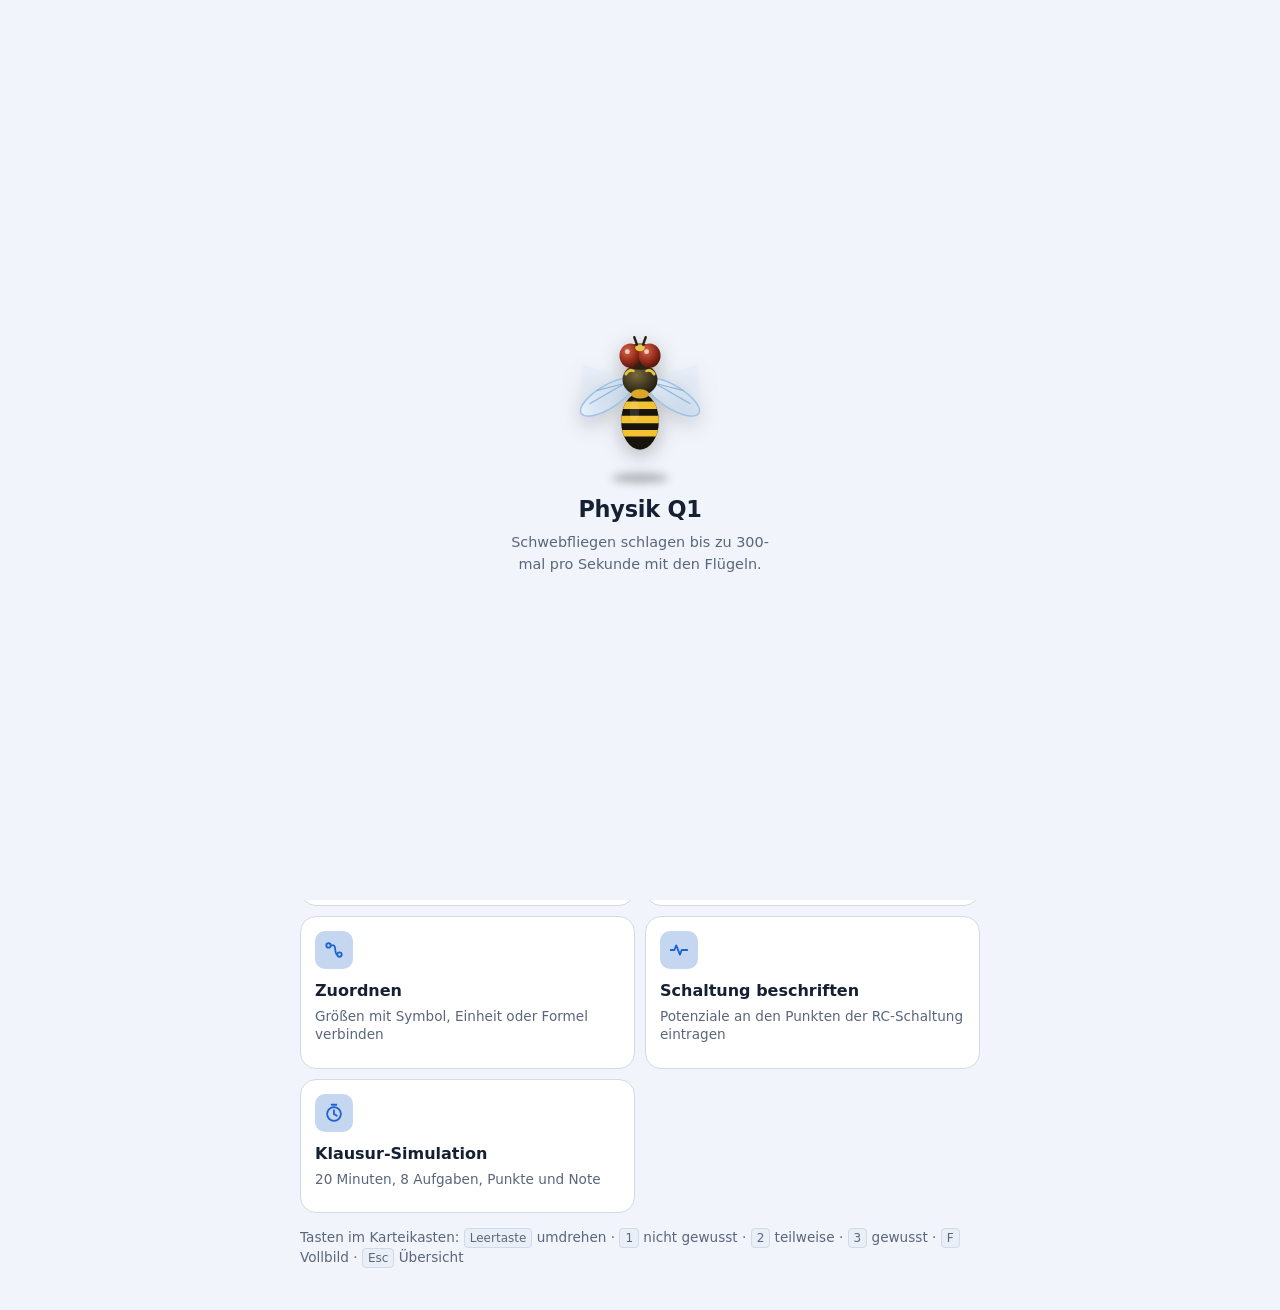
==== index.html @ e6a29b1d "Schwebfliege: Flügel am Brustabschnitt ansetzen und nach hinten ausrichten Co-Authored-By: Claude So" ====
<!DOCTYPE html>
<html lang="de">
<head>
  <meta charset="UTF-8">
  <meta name="viewport" content="width=device-width, initial-scale=1, viewport-fit=cover">
  <meta name="theme-color" content="#0b0f17">
  <meta name="description" content="Lernapp zum elektrischen Feld (Physik Q1): Karteikasten, Quiz, Rechentrainer, Zuordnen, Klausur-Simulation und Kernübersichten.">
  <title>Physik Q1 – Elektrisches Feld</title>
  <link rel="manifest" href="manifest.webmanifest">
  <link rel="icon" href="icon.svg" type="image/svg+xml">
  <link rel="stylesheet" href="vendor/katex/katex.min.css">
  <link rel="stylesheet" href="css/style.css">
</head>
<body>
  <div id="splash" class="splash" role="status" aria-label="App wird geladen">
    <div class="splash-in">
      <div class="fly-wrap"><svg class="hfly" viewBox="0 0 64 64" aria-hidden="true">
  <defs>
    <radialGradient id="flyEyeS" cx="35%" cy="30%" r="75%"><stop offset="0" stop-color="#d9644a"/><stop offset=".55" stop-color="#9a2f1d"/><stop offset="1" stop-color="#4d140b"/></radialGradient>
    <radialGradient id="flyThxS" cx="40%" cy="35%" r="70%"><stop offset="0" stop-color="#7a6a3a"/><stop offset=".6" stop-color="#3f3620"/><stop offset="1" stop-color="#1f1a10"/></radialGradient>
    <linearGradient id="flyWingS" x1="0" x2="1"><stop offset="0" stop-color="#e9f4ff" stop-opacity=".75"/><stop offset="1" stop-color="#bcd9f5" stop-opacity=".35"/></linearGradient>
    <clipPath id="flyAbdS"><ellipse cx="32" cy="44" rx="8.6" ry="13"/></clipPath>
  </defs>
  <path class="blur" d="M28 25 L6 18 Q2 34 10 46 Z" fill="#cfe5ff" opacity=".22"/>
  <path class="blur" d="M36 25 L58 18 Q62 34 54 46 Z" fill="#cfe5ff" opacity=".22"/>
  <ellipse cx="32" cy="44" rx="8.6" ry="13" fill="#17140d"/>
  <g clip-path="url(#flyAbdS)" fill="#f2c230">
    <rect x="22" y="35" width="20" height="3.4" rx="1"/>
    <rect x="22" y="41.5" width="20" height="3.4" rx="1"/>
    <rect x="22" y="48" width="20" height="3" rx="1"/>
  </g>
  <ellipse cx="29.5" cy="39" rx="2.2" ry="5" fill="#fff" opacity=".12"/>
  <g class="wing wl">
    <ellipse cx="17" cy="33" rx="14" ry="5.2" transform="rotate(-32 17 33)" fill="url(#flyWingS)" stroke="#9cc2e6" stroke-width=".7"/>
    <path d="M28 25 L9 36 M24 27 L12 30" stroke="#8fb3d6" stroke-width=".5" fill="none"/>
  </g>
  <g class="wing wr">
    <ellipse cx="47" cy="33" rx="14" ry="5.2" transform="rotate(32 47 33)" fill="url(#flyWingS)" stroke="#9cc2e6" stroke-width=".7"/>
    <path d="M36 25 L55 36 M40 27 L52 30" stroke="#8fb3d6" stroke-width=".5" fill="none"/>
  </g>
  <ellipse cx="32" cy="25" rx="8" ry="7.2" fill="url(#flyThxS)"/>
  <ellipse cx="32" cy="31.5" rx="4.2" ry="2.1" fill="#d9a72a"/>
  <path d="M25.5 22.5 Q27 20 29 21 M38.5 22.5 Q37 20 35 21" stroke="#e8c547" stroke-width="1.2" fill="none" stroke-linecap="round"/>
  <ellipse cx="32" cy="14.5" rx="8.4" ry="6" fill="#2a2214"/>
  <ellipse cx="27.6" cy="14" rx="5" ry="5.6" fill="url(#flyEyeS)"/>
  <ellipse cx="36.4" cy="14" rx="5" ry="5.6" fill="url(#flyEyeS)"/>
  <ellipse cx="32" cy="10.4" rx="2.2" ry="1.6" fill="#e8c547"/>
  <circle cx="26.2" cy="12.2" r="1.1" fill="#fff" opacity=".7"/><circle cx="35" cy="12.2" r="1.1" fill="#fff" opacity=".7"/>
  <path d="M30.6 9 L29.4 5.6 M33.4 9 L34.6 5.6" stroke="#2a2214" stroke-width="1.1" stroke-linecap="round"/>
</svg><div class="fly-shadow"></div></div>
      <p class="splash-title">Physik Q1</p>
      <p class="splash-sub">Schwebfliegen schlagen bis zu 300-mal pro Sekunde mit den Flügeln.</p>
    </div>
  </div>
    <header class="top">
    <button id="btn-home" class="brand" type="button" aria-label="Zur Übersicht">
      <span class="brand-mark" aria-hidden="true"><svg class="hfly" width="26" height="26" viewBox="0 0 64 64" aria-hidden="true">
  <defs>
    <radialGradient id="flyEyeH" cx="35%" cy="30%" r="75%"><stop offset="0" stop-color="#d9644a"/><stop offset=".55" stop-color="#9a2f1d"/><stop offset="1" stop-color="#4d140b"/></radialGradient>
    <radialGradient id="flyThxH" cx="40%" cy="35%" r="70%"><stop offset="0" stop-color="#7a6a3a"/><stop offset=".6" stop-color="#3f3620"/><stop offset="1" stop-color="#1f1a10"/></radialGradient>
    <linearGradient id="flyWingH" x1="0" x2="1"><stop offset="0" stop-color="#e9f4ff" stop-opacity=".75"/><stop offset="1" stop-color="#bcd9f5" stop-opacity=".35"/></linearGradient>
    <clipPath id="flyAbdH"><ellipse cx="32" cy="44" rx="8.6" ry="13"/></clipPath>
  </defs>
  <path class="blur" d="M28 25 L6 18 Q2 34 10 46 Z" fill="#cfe5ff" opacity=".22"/>
  <path class="blur" d="M36 25 L58 18 Q62 34 54 46 Z" fill="#cfe5ff" opacity=".22"/>
  <ellipse cx="32" cy="44" rx="8.6" ry="13" fill="#17140d"/>
  <g clip-path="url(#flyAbdH)" fill="#f2c230">
    <rect x="22" y="35" width="20" height="3.4" rx="1"/>
    <rect x="22" y="41.5" width="20" height="3.4" rx="1"/>
    <rect x="22" y="48" width="20" height="3" rx="1"/>
  </g>
  <ellipse cx="29.5" cy="39" rx="2.2" ry="5" fill="#fff" opacity=".12"/>
  <g class="wing wl">
    <ellipse cx="17" cy="33" rx="14" ry="5.2" transform="rotate(-32 17 33)" fill="url(#flyWingH)" stroke="#9cc2e6" stroke-width=".7"/>
    <path d="M28 25 L9 36 M24 27 L12 30" stroke="#8fb3d6" stroke-width=".5" fill="none"/>
  </g>
  <g class="wing wr">
    <ellipse cx="47" cy="33" rx="14" ry="5.2" transform="rotate(32 47 33)" fill="url(#flyWingH)" stroke="#9cc2e6" stroke-width=".7"/>
    <path d="M36 25 L55 36 M40 27 L52 30" stroke="#8fb3d6" stroke-width=".5" fill="none"/>
  </g>
  <ellipse cx="32" cy="25" rx="8" ry="7.2" fill="url(#flyThxH)"/>
  <ellipse cx="32" cy="31.5" rx="4.2" ry="2.1" fill="#d9a72a"/>
  <path d="M25.5 22.5 Q27 20 29 21 M38.5 22.5 Q37 20 35 21" stroke="#e8c547" stroke-width="1.2" fill="none" stroke-linecap="round"/>
  <ellipse cx="32" cy="14.5" rx="8.4" ry="6" fill="#2a2214"/>
  <ellipse cx="27.6" cy="14" rx="5" ry="5.6" fill="url(#flyEyeH)"/>
  <ellipse cx="36.4" cy="14" rx="5" ry="5.6" fill="url(#flyEyeH)"/>
  <ellipse cx="32" cy="10.4" rx="2.2" ry="1.6" fill="#e8c547"/>
  <circle cx="26.2" cy="12.2" r="1.1" fill="#fff" opacity=".7"/><circle cx="35" cy="12.2" r="1.1" fill="#fff" opacity=".7"/>
  <path d="M30.6 9 L29.4 5.6 M33.4 9 L34.6 5.6" stroke="#2a2214" stroke-width="1.1" stroke-linecap="round"/>
</svg></span>
      <span>Physik Q1</span>
    </button>
    <button id="btn-theme" class="icon-btn" type="button" aria-label="Hell/Dunkel umschalten"><svg viewBox="0 0 24 24" width="20" height="20" aria-hidden="true"><circle cx="12" cy="12" r="8" fill="none" stroke="currentColor" stroke-width="2"/><path d="M12 4a8 8 0 0 1 0 16z" fill="currentColor"/></svg></button>
  </header>

  <main>
    <!-- Übersicht -->
    <section id="screen-start" class="screen">
      <div class="hero">
        <div class="hero-text">
          <p class="eyebrow" id="countdown"></p>
          <h1>Das elektrische Feld</h1>
          <p class="lead">Karteikasten, Quiz, Rechentrainer und Klausur-Simulation. Stelle Schwierigkeit und Themen ein und leg los.</p>
          <p class="pts-line" id="pts-line"></p>
        </div>
        <div class="ring" id="ring" role="img" aria-label="Gesamtfortschritt"></div>
      </div>

      <nav class="tabs" role="tablist" aria-label="Bereiche">
        <button type="button" class="tab-btn" role="tab" data-tab="learn">Lernen</button>
        <button type="button" class="tab-btn" role="tab" data-tab="lab">Labor</button>
        <button type="button" class="tab-btn" role="tab" data-tab="sheets">Wissen</button>
        <button type="button" class="tab-btn" role="tab" data-tab="board">Rangliste</button>
        <button type="button" class="tab-btn" role="tab" data-tab="more">Konto</button>
      </nav>

      <!-- Tab: Lernen -->
      <div class="tabpane" id="tab-learn">
        <div class="panel filter">
          <div class="panel-head"><h2>Einstellungen</h2><span class="fine nomargin" id="filter-summary"></span></div>
          <div class="frow">
            <span class="flabel">Schwierigkeit</span>
            <div class="chips" id="chips-level" role="group" aria-label="Schwierigkeit">
              <button type="button" class="chip lvl-1" data-lvl="1" aria-pressed="true">Leicht</button>
              <button type="button" class="chip lvl-2" data-lvl="2" aria-pressed="true">Mittel</button>
              <button type="button" class="chip lvl-3" data-lvl="3" aria-pressed="true">Schwer</button>
            </div>
          </div>
          <div class="frow">
            <span class="flabel">Art (Karteikasten)</span>
            <div class="chips" id="chips-kind" role="group" aria-label="Art der Karten">
              <button type="button" class="chip" data-kind="abfrage" aria-pressed="true">Abfrage</button>
              <button type="button" class="chip" data-kind="rechnen" aria-pressed="true">Rechnen</button>
            </div>
          </div>
          <details class="topics-details">
            <summary>Themen <span id="topics-sel"></span></summary>
            <div class="mini-actions"><button type="button" id="sel-all" class="link">Alle</button><button type="button" id="sel-none" class="link">Keine</button></div>
            <ul id="topic-list" class="topics"></ul>
          </details>
          <p class="fine tight">Schwierigkeit und Themen gelten für alle Methoden. „Art“ gilt nur für den Karteikasten, der Rechentrainer rechnet immer.</p>
        </div>

        <div class="panel drawer-panel">
          <div class="panel-head">
            <h2>Karteikasten</h2>
            <span class="fine nomargin" id="drawer-total"></span>
          </div>
          <div id="drawer" class="drawer"></div>
          <p id="drawer-info" class="drawer-info"></p>
          <div class="start-actions">
            <button id="btn-start" class="btn primary" type="button">Lernrunde starten <span id="start-count" class="count"></span></button>
            <button id="btn-weak" class="btn" type="button">Nur Schwächen <span id="weak-count" class="count"></span></button>
          </div>
        </div>

        <h2 class="section-title">Weitere Lernmethoden</h2>
        <div class="methods">
          <button type="button" class="method" id="m-mc">
            <span class="micon"><svg viewBox="0 0 24 24" width="22" height="22" aria-hidden="true"><path d="M5 7h2M5 12h2M5 17h2M10 7h9M10 12h9M10 17h9" stroke="currentColor" stroke-width="2" stroke-linecap="round" fill="none"/></svg></span>
            <span class="mname">Quiz</span>
            <span class="mdesc">Eine Frage, vier Antworten, sofort erklärt</span>
            <span class="mstat" id="stat-mc"></span>
          </button>
          <button type="button" class="method" id="m-trainer">
            <span class="micon"><svg viewBox="0 0 24 24" width="22" height="22" aria-hidden="true"><rect x="5" y="3" width="14" height="18" rx="2" fill="none" stroke="currentColor" stroke-width="2"/><path d="M8 7h8M8 12h2M12 12h2M16 12h0M8 16h2M12 16h2" stroke="currentColor" stroke-width="2" stroke-linecap="round"/></svg></span>
            <span class="mname">Rechentrainer</span>
            <span class="mdesc">Zufallsaufgaben mit Eingabe und Lösungsweg</span>
            <span class="mstat" id="stat-tr"></span>
          </button>
          <button type="button" class="method" id="m-match">
            <span class="micon"><svg viewBox="0 0 24 24" width="22" height="22" aria-hidden="true"><circle cx="6" cy="7" r="2.4" fill="none" stroke="currentColor" stroke-width="2"/><circle cx="18" cy="17" r="2.4" fill="none" stroke="currentColor" stroke-width="2"/><path d="M8.4 7h3c3 0 1 10 4.2 10" stroke="currentColor" stroke-width="2" fill="none" stroke-linecap="round"/></svg></span>
            <span class="mname">Zuordnen</span>
            <span class="mdesc">Größen mit Symbol, Einheit oder Formel verbinden</span>
            <span class="mstat" id="stat-match"></span>
          </button>
          <button type="button" class="method" id="m-label">
            <span class="micon"><svg viewBox="0 0 24 24" width="22" height="22" aria-hidden="true"><path d="M3 12h4l2-5 4 10 2-5h6" stroke="currentColor" stroke-width="2" fill="none" stroke-linecap="round" stroke-linejoin="round"/></svg></span>
            <span class="mname">Schaltung beschriften</span>
            <span class="mdesc">Potenziale an den Punkten der RC-Schaltung eintragen</span>
            <span class="mstat" id="stat-label"></span>
          </button>
          <button type="button" class="method" id="m-exam">
            <span class="micon"><svg viewBox="0 0 24 24" width="22" height="22" aria-hidden="true"><circle cx="12" cy="13" r="7.5" fill="none" stroke="currentColor" stroke-width="2"/><path d="M12 9v4l3 2M9.5 3h5" stroke="currentColor" stroke-width="2" stroke-linecap="round" fill="none"/></svg></span>
            <span class="mname">Klausur-Simulation</span>
            <span class="mdesc">20 Minuten, 8 Aufgaben, Punkte und Note</span>
            <span class="mstat" id="stat-exam"></span>
          </button>
        </div>
        <p class="fine">Tasten im Karteikasten: <kbd>Leertaste</kbd> umdrehen · <kbd>1</kbd> nicht gewusst · <kbd>2</kbd> teilweise · <kbd>3</kbd> gewusst · <kbd>F</kbd> Vollbild · <kbd>Esc</kbd> Übersicht</p>
      </div>

      <!-- Tab: Labor -->
      <div class="tabpane" id="tab-lab" hidden>
        <p class="fine tight">Simulationen zum Ausprobieren. Verändere Werte und beobachte, was passiert.</p>
        <div class="methods" id="sim-list"></div>
      </div>

      <!-- Tab: Übersichten -->
      <div class="tabpane" id="tab-sheets" hidden>
        <p class="fine tight">Kernübersichten: alles Wichtige pro Thema auf einer Seite, mit Formeln und Skizzen.</p>
        <ul id="sheet-list" class="sheet-list"></ul>
      </div>

      <!-- Tab: Rangliste -->
      <div class="tabpane" id="tab-board" hidden>
        <div class="panel">
          <div class="panel-head"><h2>Rangliste</h2><button type="button" id="board-refresh" class="link">Aktualisieren</button></div>
          <ol id="board-list" class="board"></ol>
          <p class="fine tight" id="board-note"></p>
        </div>
        <div class="panel">
          <h2>So gibt es Punkte</h2>
          <ul class="rules">
            <li>Karteikasten: so viele Punkte, wie das Fach der Karte (Fach 5 = 5 Punkte)</li>
            <li>Quiz: 2 Punkte pro richtige Antwort</li>
            <li>Rechentrainer: 3 Punkte pro richtige Aufgabe</li>
            <li>Schaltung beschriften: 5 Punkte pro komplett richtige Schaltung</li>
            <li>Zuordnen: 3 Punkte pro Runde</li>
            <li>Klausur-Simulation: 5 Punkte pro Notenpunkt deines besten Versuchs</li>
          </ul>
        </div>
      </div>

      <!-- Tab: Konto -->
      <div class="tabpane" id="tab-more" hidden>
        <div class="panel" id="sync-panel">
          <div class="panel-head"><h2>Konto</h2></div>
          <div id="sync-off">
            <p class="fine tight">Mit einem Konto wird dein Fortschritt auf allen Geräten gespeichert und du erscheinst in der Rangliste. Keine E-Mail nötig.</p>
            <div class="seg acct-seg" role="tablist">
              <button type="button" data-acct="login" aria-pressed="true">Anmelden</button>
              <button type="button" data-acct="register" aria-pressed="false">Registrieren</button>
            </div>
            <form id="form-login" class="acct-form">
              <input id="login-user" type="text" maxlength="20" autocomplete="username" autocapitalize="off" spellcheck="false" placeholder="Benutzername" aria-label="Benutzername">
              <input id="login-pw" type="password" maxlength="72" autocomplete="current-password" placeholder="Passwort" aria-label="Passwort">
              <button type="submit" class="btn primary">Anmelden</button>
            </form>
            <form id="form-register" class="acct-form" hidden>
              <input id="reg-user" type="text" maxlength="20" autocomplete="username" autocapitalize="off" spellcheck="false" placeholder="Benutzername (1–20 Zeichen)" aria-label="Benutzername">
              <input id="reg-pw" type="password" maxlength="72" autocomplete="new-password" placeholder="Passwort (mindestens 1 Zeichen)" aria-label="Passwort">
              <input id="reg-pw2" type="password" maxlength="72" autocomplete="new-password" placeholder="Passwort wiederholen" aria-label="Passwort wiederholen">
              <button type="submit" class="btn primary">Konto erstellen</button>
              <p class="fine tight">Merke dir dein Passwort gut. Ohne E-Mail kann es nicht per Link zurückgesetzt werden.</p>
            </form>
            <details class="legacy">
              <summary>Ich habe noch einen alten Lerncode</summary>
              <div class="row">
                <input id="sync-code" type="text" maxlength="12" placeholder="z. B. K7M2-QX9P" autocomplete="off" autocapitalize="characters" spellcheck="false" aria-label="Lerncode">
                <button type="button" id="sync-join" class="btn">Verbinden</button>
              </div>
            </details>
          </div>
          <div id="sync-on" hidden>
            <p class="sync-who"><b id="sync-who"></b></p>
            <label class="toggle"><input type="checkbox" id="board-opt" checked> In der Rangliste anzeigen</label>
            <details id="setlogin">
              <summary id="setlogin-sum">Passwort oder Benutzername ändern</summary>
              <form id="form-setlogin" class="acct-form">
                <input id="set-user" type="text" maxlength="20" autocomplete="username" autocapitalize="off" spellcheck="false" placeholder="Benutzername" aria-label="Benutzername">
                <input id="set-pw" type="password" maxlength="72" autocomplete="new-password" placeholder="Neues Passwort" aria-label="Neues Passwort">
                <input id="set-pw2" type="password" maxlength="72" autocomplete="new-password" placeholder="Neues Passwort wiederholen" aria-label="Neues Passwort wiederholen">
                <button type="submit" class="btn">Speichern</button>
              </form>
            </details>
            <button type="button" id="sync-leave" class="link danger">Abmelden</button>
          </div>
          <p class="fine tight" id="sync-status" role="status"></p>
        </div>

        <div class="panel" id="deleted-panel">
          <div class="panel-head"><h2>Gelöschte Karten</h2></div>
          <p class="fine tight" id="deleted-empty">Noch nichts gelöscht.</p>
          <ul id="deleted-list" class="deleted-list"></ul>
        </div>

        <div class="panel exam">
          <h2>Klausur</h2>
          <ul>
            <li>Messwerttabelle erstellen · Mittelwert · Diagramme zeichnen</li>
            <li>Formelsammlung: <b>S. 23, 24, 25, 27</b></li>
          </ul>
        </div>
        <p class="fine"><button type="button" id="btn-reset" class="link danger">Lernfortschritt zurücksetzen</button></p>
      </div>
    </section>

    <!-- Karteikasten: Quiz -->
    <section id="screen-quiz" class="screen" hidden>
      <div class="quizbar">
        <button type="button" id="btn-quit" class="link">← Übersicht</button>
        <div id="mini-drawer" class="drawer mini" aria-label="Karteikasten"></div>
        <button type="button" id="btn-fs" class="icon-btn small" aria-label="Vollbild">
          <svg viewBox="0 0 24 24" width="18" height="18" aria-hidden="true"><path d="M4 9V4h5M20 9V4h-5M4 15v5h5M20 15v5h-5" fill="none" stroke="currentColor" stroke-width="2" stroke-linecap="round" stroke-linejoin="round"/></svg>
        </button>
      </div>
      <div class="progress" role="progressbar" aria-valuemin="0" aria-valuemax="100" aria-valuenow="0" id="progress"><div id="progress-bar"></div></div>
      <p class="left"><span id="cards-left">0</span> offen</p>

      <div class="card-wrap">
        <div id="card" class="card" tabindex="0" aria-label="Karteikarte, Leertaste zum Umdrehen">
          <div class="card-inner">
            <div class="face front">
              <div class="face-head"><span class="tag"><i class="dot"></i><span id="front-tag"></span></span><span class="chips-r"><span class="lvlchip" id="front-lvl"></span><span class="boxchip" id="front-box"></span></span></div>
              <div id="front-body" class="front-body"></div>
              <p class="flip-hint">Tippen zum Aufdecken</p>
            </div>
            <div class="face back">
              <div class="face-head"><span class="tag"><i class="dot"></i><span id="back-tag"></span></span><span class="chips-r"><span class="lvlchip" id="back-lvl"></span><span class="boxchip" id="back-box"></span></span></div>
              <div id="back-body" class="back-body"></div>
            </div>
          </div>
        </div>
      </div>

      <div id="rating" class="rating" aria-hidden="true">
        <button type="button" class="btn r-wrong" data-rate="wrong"><kbd>1</kbd> Wusste ich nicht</button>
        <button type="button" class="btn r-partial" data-rate="partial"><kbd>2</kbd> Teilweise</button>
        <button type="button" class="btn r-right" data-rate="correct"><kbd>3</kbd> Wusste ich</button>
      </div>
      <div class="cardtools" id="cardtools">
        <button type="button" class="tool" id="del-me"><svg viewBox="0 0 24 24" width="15" height="15" aria-hidden="true"><path d="M5 7h14M10 7V4h4v3M7 7l1 13h8l1-13" fill="none" stroke="currentColor" stroke-width="2" stroke-linecap="round" stroke-linejoin="round"/></svg> Nur für mich löschen</button>
        <button type="button" class="tool danger" id="del-all"><svg viewBox="0 0 24 24" width="15" height="15" aria-hidden="true"><path d="M5 7h14M10 7V4h4v3M7 7l1 13h8l1-13" fill="none" stroke="currentColor" stroke-width="2" stroke-linecap="round" stroke-linejoin="round"/></svg> Für alle löschen</button>
      </div>
    </section>

    <!-- Karteikasten: Ende -->
    <section id="screen-end" class="screen" hidden>
      <div class="hero center">
        <h1>Runde geschafft</h1>
        <p class="lead" id="end-summary"></p>
      </div>
      <div class="panel drawer-panel">
        <div class="panel-head"><h2>So liegen deine Karten jetzt</h2></div>
        <div id="end-drawer" class="drawer"></div>
      </div>
      <div class="start-actions">
        <button id="btn-again" class="btn primary" type="button">Nochmal dieselben Themen</button>
        <button id="btn-end-weak" class="btn" type="button">Nur Schwächen</button>
        <button id="btn-end-home" class="btn" type="button">Zur Übersicht</button>
      </div>
    </section>

    <!-- Quiz / Rechentrainer / Klausur: eine Aufgabe nach der anderen -->
    <section id="screen-task" class="screen" hidden>
      <div class="quizbar">
        <button type="button" id="task-quit" class="link">← Übersicht</button>
        <span id="task-title" class="task-title"></span>
        <span id="task-timer" class="timer" hidden></span>
      </div>
      <div class="progress"><div id="task-progress-bar"></div></div>
      <p class="left" id="task-count"></p>
      <div class="panel task-card">
        <div class="face-head"><span class="tag"><i class="dot" id="task-dot"></i><span id="task-tag"></span></span><span class="lvlchip" id="task-lvl"></span></div>
        <div id="task-q" class="task-q"></div>
        <div id="task-opts" class="opts"></div>
        <form id="task-form" class="ansrow" hidden>
          <input id="task-input" type="text" inputmode="decimal" autocomplete="off" autocapitalize="off" spellcheck="false" placeholder="Ergebnis" aria-label="Ergebnis">
          <span id="task-unit" class="unit"></span>
          <button type="submit" class="btn primary" id="task-check">Prüfen</button>
        </form>
        <div id="task-fb" class="fb" hidden></div>
        <div class="cardtools" id="task-tools" hidden>
          <button type="button" class="tool" id="tdel-me">Nur für mich löschen</button>
          <button type="button" class="tool danger" id="tdel-all">Für alle löschen</button>
        </div>
      </div>
      <div class="start-actions">
        <button type="button" id="task-next" class="btn primary" hidden>Weiter</button>
        <button type="button" id="task-giveup" class="btn" hidden>Lösung zeigen</button>
      </div>
    </section>

    <!-- Zuordnen -->
    <section id="screen-match" class="screen" hidden>
      <div class="quizbar">
        <button type="button" id="match-quit" class="link">← Übersicht</button>
        <span id="match-title" class="task-title"></span>
      </div>
      <div class="progress"><div id="match-progress-bar"></div></div>
      <p class="left" id="match-count"></p>
      <div class="panel">
        <p class="fine tight" id="match-hint"></p>
        <div class="match">
          <div id="match-left" class="mcol"></div>
          <div id="match-right" class="mcol"></div>
        </div>
      </div>
      <div class="start-actions" id="match-actions" hidden>
        <button type="button" id="match-next" class="btn primary">Nächste Runde</button>
        <button type="button" id="match-home" class="btn">Zur Übersicht</button>
      </div>
    </section>

    <!-- Ergebnis (Quiz, Trainer, Klausur) -->
    <section id="screen-result" class="screen" hidden>
      <div class="hero center">
        <h1 id="result-title">Geschafft</h1>
        <p class="lead" id="result-sub"></p>
      </div>
      <div class="panel" id="result-score" hidden></div>
      <div class="panel" id="result-review" hidden></div>
      <div class="start-actions">
        <button id="result-again" class="btn primary" type="button">Nochmal</button>
        <button id="result-home" class="btn" type="button">Zur Übersicht</button>
      </div>
    </section>

    <!-- Simulation -->
    <section id="screen-sim" class="screen" hidden>
      <div class="quizbar">
        <button type="button" id="sim-back" class="link">← Labor</button>
        <span id="sim-title" class="task-title"></span>
        <button type="button" id="sim-sheet" class="link">Übersicht</button>
      </div>
      <div id="sim-host" class="sim-host"></div>
    </section>

    <!-- Schaltung beschriften -->
    <section id="screen-label" class="screen" hidden>
      <div class="quizbar">
        <button type="button" id="label-quit" class="link">← Übersicht</button>
        <span class="task-title">Schaltung beschriften</span>
        <span class="grow"></span>
      </div>
      <div class="progress"><div id="label-progress-bar"></div></div>
      <p class="left" id="label-count"></p>
      <div id="label-host"></div>
    </section>

    <!-- Kernübersicht -->
    <section id="screen-sheet" class="screen" hidden>
      <div class="quizbar">
        <button type="button" id="sheet-back" class="link">← Übersichten</button>
        <span class="grow"></span>
        <button type="button" id="sheet-prev" class="icon-btn small" aria-label="Vorheriges Thema">‹</button>
        <button type="button" id="sheet-next" class="icon-btn small" aria-label="Nächstes Thema">›</button>
      </div>
      <article class="panel sheet">
        <h2 id="sheet-title" class="sheet-title"></h2>
        <p class="fine tight" id="sheet-sub"></p>
        <div id="sheet-body" class="sheet-body"></div>
        <div id="sheet-dia" class="dia-grid"></div>
      </article>
      <div class="start-actions">
        <button type="button" id="sheet-practice" class="btn primary">Karten zu diesem Thema üben</button>
        <button type="button" id="sheet-print" class="btn">Drucken</button>
      </div>
    </section>
  </main>
  <canvas id="confetti" aria-hidden="true"></canvas>

  <script src="vendor/katex/katex.min.js"></script>
  <script src="vendor/katex/auto-render.min.js"></script>
  <script src="js/config.js"></script>
  <script src="js/cards.js"></script>
  <script src="js/diagrams.js"></script>
  <script src="js/trainer.js"></script>
  <script src="js/quiz.js"></script>
  <script src="js/sheets.js"></script>
  <script src="js/app.js"></script>
  <script src="js/methods.js"></script>
  <script src="js/gfx.js"></script>
  <script src="js/sims.js"></script>
  <script src="js/sims2.js"></script>
  <script src="js/sims3.js"></script>
</body>
</html>
---- css/style.css ----
/* Layout: eine Spalte; oben der Karteikasten, darunter Themen. Dunkel ist Standard (Lernen am Abend). */
:root {
  color-scheme: dark;
  --bg: #0b0f17;
  --surface: #151b26;
  --surface-2: #1c2431;
  --border: #29334a;
  --fg: #e8ecf3;
  --fg-dim: #97a2b5;
  --accent: #5aa9ff;
  --accent-ink: #06121f;
  --ok: #3fb57a;
  --warn: #d9a441;
  --bad: #e5604d;
  --line: #7fb8ff;
  --pos: #e5484d;
  --neg: #3e7bff;
  --glow: color-mix(in srgb, var(--accent) 16%, transparent);
  --b0: #7a869b;  /* Neu */
  --b1: #e5604d;  /* Fach 1 */
  --b2: #e8913f;
  --b3: #d9b341;
  --b4: #8cc760;
  --b5: #3fb57a;
  --slot-bg: #101620;
  --drawer-top: #1b2331;
  --drawer-bot: #121823;
  --radius: 16px;
  --shadow: 0 14px 34px rgba(0, 0, 0, .4);
  --font: system-ui, -apple-system, "Segoe UI", Roboto, "Helvetica Neue", Arial, sans-serif;
}
@media (prefers-color-scheme: light) {
  :root:not([data-theme="dark"]) {
    color-scheme: light;
    --bg: #f1f4fa; --surface: #ffffff; --surface-2: #eaeff7; --border: #d3dae7;
    --fg: #152033; --fg-dim: #5a667b; --accent: #1d63d1; --accent-ink: #ffffff;
    --ok: #1f8a57; --warn: #a56d00; --bad: #c4432f; --line: #2a63b8;
    --b0: #8691a6; --b1: #d9503c; --b2: #dc7f2a; --b3: #c49a1d; --b4: #6fae42; --b5: #25995f;
    --slot-bg: #e3e9f3; --drawer-top: #f8faff; --drawer-bot: #dde4f0;
    --shadow: 0 14px 34px rgba(20, 30, 60, .14);
  }
}
:root[data-theme="light"] {
  color-scheme: light;
  --bg: #f1f4fa; --surface: #ffffff; --surface-2: #eaeff7; --border: #d3dae7;
  --fg: #152033; --fg-dim: #5a667b; --accent: #1d63d1; --accent-ink: #ffffff;
  --ok: #1f8a57; --warn: #a56d00; --bad: #c4432f; --line: #2a63b8;
  --b0: #8691a6; --b1: #d9503c; --b2: #dc7f2a; --b3: #c49a1d; --b4: #6fae42; --b5: #25995f;
  --slot-bg: #e3e9f3; --drawer-top: #f8faff; --drawer-bot: #dde4f0;
  --shadow: 0 14px 34px rgba(20, 30, 60, .14);
}

* { box-sizing: border-box; }
html { -webkit-text-size-adjust: 100%; }
body {
  margin: 0; color: var(--fg); font-family: var(--font);
  background-color: var(--bg);
  background-image: radial-gradient(900px 420px at 8% -8%, var(--glow), transparent 70%),
                    radial-gradient(700px 360px at 100% 0%, color-mix(in srgb, var(--pos) 9%, transparent), transparent 70%);
  background-repeat: no-repeat;
  font-size: 16px; line-height: 1.5; min-height: 100vh;
  padding-left: max(16px, env(safe-area-inset-left, 0px));
  padding-right: max(16px, env(safe-area-inset-right, 0px));
  padding-top: env(safe-area-inset-top, 0px);
  padding-bottom: max(28px, env(safe-area-inset-bottom, 0px));
}
button { font: inherit; color: inherit; }
kbd { font: 12px/1 var(--font); background: var(--surface-2); border: 1px solid var(--border); border-radius: 4px; padding: 2px 5px; color: var(--fg-dim); }
:focus-visible { outline: 2px solid var(--accent); outline-offset: 2px; }

.top, main { max-width: 680px; margin: 0 auto; }
.top { display: flex; align-items: center; justify-content: space-between; padding-block: 14px; }
.brand { display: inline-flex; align-items: center; gap: 8px; background: none; border: 0; cursor: pointer; font-weight: 700; letter-spacing: .01em; padding: 4px 0; }
.brand-mark { display: inline-grid; place-items: center; color: var(--fg-dim); }
.icon-btn { display: inline-grid; place-items: center; background: var(--surface); border: 1px solid var(--border); width: 38px; height: 38px; border-radius: 10px; cursor: pointer; color: var(--fg); padding: 0; }
.icon-btn.small { width: 34px; height: 34px; flex: none; }
.icon-btn:hover { border-color: var(--accent); }

.screen[hidden] { display: none; }
h1 { font-size: clamp(1.7rem, 6vw, 2.4rem); line-height: 1.12; margin: 0 0 8px; text-wrap: balance; letter-spacing: -.015em; }
h2 { font-size: 1rem; margin: 0; }
.hero { display: flex; align-items: center; justify-content: space-between; gap: 16px; padding: 10px 0 20px; }
.hero-text { min-width: 0; }
.hero.center { display: block; text-align: center; padding-top: 36px; }
.eyebrow { margin: 0 0 6px; color: var(--accent); font-size: .78rem; text-transform: uppercase; letter-spacing: .12em; font-weight: 700; }
.lead { margin: 0; color: var(--fg-dim); max-width: 56ch; }
.fine { color: var(--fg-dim); font-size: .85rem; margin: 14px 0; }
.fine.nomargin { margin: 0; }
.fine.tight { margin: 4px 0 8px; }

/* Fortschrittsring */
.ring { position: relative; width: 94px; height: 94px; flex: none; }
.ring svg { width: 100%; height: 100%; transform: rotate(-90deg); }
.ring .bg { stroke: var(--surface-2); }
.ring .fg { stroke: var(--b5); stroke-linecap: round; transition: stroke-dashoffset .8s cubic-bezier(.2, .8, .2, 1); }
.ring .num { position: absolute; inset: 0; display: grid; place-content: center; text-align: center; font-weight: 800; font-size: 1.3rem; line-height: 1.1; font-variant-numeric: tabular-nums; }
.ring .num small { font-size: .62rem; font-weight: 600; color: var(--fg-dim); letter-spacing: .04em; }

.panel { background: var(--surface); border: 1px solid var(--border); border-radius: var(--radius); padding: 14px 16px; margin-bottom: 16px; }
.panel-head { display: flex; align-items: center; justify-content: space-between; margin-bottom: 10px; gap: 12px; }
.mini-actions { display: flex; gap: 12px; }
.link { background: none; border: 0; color: var(--accent); cursor: pointer; padding: 4px 0; font-size: .9rem; }
.link.danger { color: var(--fg-dim); text-decoration: underline; }
.exam ul { margin: 8px 0 0; padding-left: 20px; color: var(--fg-dim); }

/* ---------- Karteikasten ---------- */
.drawer-panel { padding-bottom: 12px; }
.drawer {
  display: grid; grid-template-columns: repeat(6, minmax(0, 1fr)); gap: 6px; padding: 20px 8px 8px;
  background: linear-gradient(180deg, var(--drawer-top), var(--drawer-bot));
  border: 1px solid var(--border); border-radius: 14px;
  box-shadow: inset 0 2px 8px rgba(0, 0, 0, .18);
}
.slot {
  --c: var(--b0);
  position: relative; appearance: none; border: 0; padding: 0; cursor: pointer; text-align: center;
  height: 140px; border-radius: 8px 8px 10px 10px; background: var(--slot-bg); color: var(--fg);
  box-shadow: inset 0 -12px 16px -12px rgba(0, 0, 0, .45), inset 0 1px 0 rgba(255, 255, 255, .04);
  display: flex; flex-direction: column; justify-content: flex-end; align-items: center;
  transition: transform .15s, box-shadow .15s;
}
.slot[data-slot="1"] { --c: var(--b1); } .slot[data-slot="2"] { --c: var(--b2); }
.slot[data-slot="3"] { --c: var(--b3); } .slot[data-slot="4"] { --c: var(--b4); }
.slot[data-slot="5"] { --c: var(--b5); }
.slot:hover { transform: translateY(-2px); }
.slot.sel { transform: translateY(-4px); box-shadow: 0 0 0 2px var(--c), 0 8px 18px -6px color-mix(in srgb, var(--c) 60%, transparent); }
.slot .tab {
  position: absolute; top: -13px; left: 50%; transform: translateX(-50%); min-width: 64%;
  padding: 3px 4px 2px; border-radius: 7px 7px 0 0; background: var(--c); color: #0b0f17;
  font-size: .68rem; font-weight: 800; letter-spacing: .02em; white-space: nowrap;
}
.slot .n { position: absolute; top: 14px; left: 0; right: 0; font-size: 1.45rem; font-weight: 800; line-height: 1; font-variant-numeric: tabular-nums; }
.slot .stack { position: relative; width: 80%; height: 82px; margin-bottom: 8px; }
.slot .stack i {
  position: absolute; left: 0; right: 0; bottom: calc(var(--i) * 6px); height: 36px; border-radius: 5px;
  background: var(--surface); border: 1px solid var(--border); border-top: 3px solid var(--c);
  box-shadow: 0 2px 3px rgba(0, 0, 0, .25);
}
.slot .stack i::after { content: ""; position: absolute; left: 14%; right: 14%; top: 9px; height: 3px; border-radius: 2px; background: var(--border); }
.slot.empty .stack { border: 1.5px dashed var(--border); border-radius: 6px; height: 40px; opacity: .6; }
.slot.empty .stack i { display: none; }
.slot.empty .n { color: var(--fg-dim); }
.slot.pulse { animation: pulse .6s ease; }
@keyframes pulse { 0% { box-shadow: 0 0 0 0 var(--c); } 40% { transform: scale(1.1); box-shadow: 0 0 0 4px color-mix(in srgb, var(--c) 55%, transparent); } 100% { box-shadow: 0 0 0 0 transparent; } }
.drawer-info { margin: 10px 2px 0; color: var(--fg-dim); font-size: .9rem; min-height: 1.4em; }
.drawer-info b { color: var(--fg); }

.drawer.mini { padding: 14px 4px 4px; gap: 4px; flex: 1; max-width: 300px; margin: 0 auto; border-radius: 10px; }
.mini .slot { height: 38px; border-radius: 6px; justify-content: center; cursor: default; border-bottom: 3px solid var(--c); }
.mini .slot:hover { transform: none; }
.mini .slot .stack { display: none; }
.mini .slot .n { position: static; font-size: .95rem; }
.mini .slot .tab { top: -11px; font-size: .56rem; padding: 2px 3px 1px; min-width: 52%; }
.mini .slot.sel { transform: none; }

.topics { list-style: none; margin: 0; padding: 0; display: grid; grid-template-columns: repeat(2, minmax(0, 1fr)); gap: 8px; }
.topics li { min-width: 0; }
.topic { position: relative; display: grid; grid-template-columns: 1fr auto; gap: 3px 8px; align-items: center; padding: 10px 12px 10px 14px; cursor: pointer; --h: 210; height: 100%; box-sizing: border-box;
  background: var(--surface-2); border: 1px solid var(--border); border-radius: 12px; overflow: hidden; transition: border-color .15s, background .15s, opacity .15s; opacity: .62; }
.topic::before { content: ""; position: absolute; left: 0; top: 0; bottom: 0; width: 4px; background: hsl(var(--h) 70% 58%); }
.topic:hover { opacity: 1; }
.topic:has(input:checked) { opacity: 1; border-color: hsl(var(--h) 70% 58%); background: color-mix(in srgb, hsl(var(--h) 70% 58%) 13%, var(--surface)); }
.topic:has(input:focus-visible) { outline: 2px solid var(--accent); outline-offset: 2px; }
.topic input { position: absolute; opacity: 0; pointer-events: none; }
.topic .t-name { grid-column: 1 / 3; font-weight: 700; font-size: .88rem; min-width: 0; line-height: 1.25; overflow-wrap: break-word; hyphens: auto; }
.topic .t-name::after { content: "✓"; display: inline-block; width: 16px; height: 16px; margin-left: 4px; border-radius: 50%; font-size: .66rem; line-height: 16px; text-align: center; vertical-align: 1px; background: hsl(var(--h) 70% 52%); color: #fff; opacity: 0; }
.topic:has(input:checked) .t-name::after { opacity: 1; }
.topic .t-sub { grid-column: 1; grid-row: 2; color: var(--fg-dim); font-size: .76rem; min-width: 0; white-space: nowrap; overflow: hidden; text-overflow: ellipsis; }
.topic .t-stat { grid-column: 2; grid-row: 2; font-size: .78rem; color: var(--fg-dim); font-variant-numeric: tabular-nums; text-align: right; }
.topic .t-bar { grid-column: 1 / 3; grid-row: 3; height: 5px; background: color-mix(in srgb, var(--fg) 10%, transparent); border-radius: 3px; overflow: hidden; display: flex; margin-top: 2px; }
.t-bar .g { background: var(--b5); }
.t-bar .y { background: var(--b3); }
.t-bar .r { background: var(--b1); }
.topics-panel .panel-head h2 { display: flex; align-items: baseline; gap: 8px; }
.topics-panel .mini-actions { display: flex; gap: 14px; }
@media (min-width: 720px) { .topics { grid-template-columns: repeat(3, minmax(0, 1fr)); } }

.start-actions { display: flex; flex-wrap: wrap; gap: 10px; }
.btn { background: var(--surface); border: 1px solid var(--border); border-radius: 12px; padding: 12px 18px; font-weight: 600; cursor: pointer; transition: transform .1s, border-color .15s, background .15s; }
.btn:hover { border-color: var(--accent); }
.btn:active { transform: translateY(1px); }
.btn.primary { background: var(--accent); color: var(--accent-ink); border-color: var(--accent); box-shadow: 0 8px 20px -10px var(--accent); }
.btn:disabled { opacity: .45; cursor: not-allowed; }
.count { font-weight: 500; opacity: .8; font-variant-numeric: tabular-nums; }

/* ---------- Quiz ---------- */
.quizbar { display: flex; align-items: center; gap: 10px; margin-bottom: 8px; padding-top: 6px; }
.progress { height: 6px; background: var(--surface-2); border-radius: 3px; overflow: hidden; margin: 12px 0 6px; }
#progress-bar { height: 100%; width: 0; background: linear-gradient(90deg, var(--accent), var(--b5)); transition: width .3s; }
.left { margin: 0 0 14px; color: var(--fg-dim); font-size: .85rem; text-align: right; }

.card-wrap { perspective: 1400px; position: relative; isolation: isolate; padding-bottom: 24px; }
.card { cursor: pointer; border-radius: var(--radius); position: relative; --h: 210; }
/* Kartenstapel hinter der Karte */
.card::before, .card::after { content: ""; position: absolute; left: 0; right: 0; top: 0; bottom: 0; border-radius: var(--radius); background: var(--surface); border: 1px solid var(--border); z-index: -1; }
.card::before { transform: translateY(9px) scale(.96); opacity: 1; background: var(--surface-2); }
.card::after { transform: translateY(18px) scale(.92); opacity: .8; }
.card-inner { display: grid; transition: transform .5s cubic-bezier(.3, .7, .2, 1); transform-style: preserve-3d; }
.card.flipped .card-inner { transform: rotateY(180deg); }
.card.noanim .card-inner { transition: none; }
.face {
  grid-area: 1 / 1; backface-visibility: hidden; -webkit-backface-visibility: hidden;
  background: var(--surface); border: 1px solid var(--border); border-top: 4px solid hsl(var(--h) 70% 58%);
  border-radius: var(--radius); box-shadow: var(--shadow); padding: 18px 20px 20px; min-height: 350px; min-width: 0;
  display: flex; flex-direction: column; position: relative; overflow: hidden;
}
.face::before { /* feine Feldlinien als Wasserzeichen */
  content: ""; position: absolute; right: -40px; bottom: -40px; width: 200px; height: 200px; pointer-events: none; opacity: .07;
  background: radial-gradient(circle at 50% 50%, transparent 20px, currentColor 21px, transparent 22px, transparent 40px, currentColor 41px, transparent 42px, transparent 62px, currentColor 63px, transparent 64px, transparent 88px, currentColor 89px, transparent 90px);
}
.face.back { transform: rotateY(180deg); background: var(--surface-2); cursor: default; }
.face-head { display: flex; align-items: center; justify-content: space-between; gap: 8px; margin-bottom: 14px; }
.tag { font-size: .72rem; text-transform: uppercase; letter-spacing: .09em; color: var(--fg-dim); display: inline-flex; align-items: center; min-width: 0; }
.tag .dot { width: 8px; height: 8px; border-radius: 50%; background: hsl(var(--h) 70% 58%); margin-right: 7px; flex: none; }
.boxchip { --c: var(--b0); flex: none; font-size: .7rem; font-weight: 700; padding: 2px 10px; border-radius: 999px; color: var(--c); background: color-mix(in srgb, var(--c) 16%, transparent); border: 1px solid color-mix(in srgb, var(--c) 50%, transparent); }
.front-body { flex: 1; display: flex; flex-direction: column; justify-content: center; font-size: 1.3rem; line-height: 1.4; font-weight: 600; text-wrap: balance; position: relative; }
.front-body.big { font-size: clamp(1.6rem, 6vw, 2.1rem); text-align: center; align-items: center; }
.flip-hint { margin: 16px 0 0; text-align: center; color: var(--fg-dim); font-size: .85rem; position: relative; }
.back-body { flex: 1; font-size: 1rem; overflow-wrap: anywhere; position: relative; }
.back-body p { margin: 0 0 10px; }
.back-body ul, .back-body ol { margin: 0 0 10px; padding-left: 22px; }
.back-body li { margin-bottom: 4px; }
.back-body .katex-display { margin: .6em 0; overflow-x: auto; overflow-y: hidden; }
.back-body .note { background: var(--surface); border-left: 3px solid var(--warn); padding: 8px 10px; border-radius: 6px; font-size: .92rem; }
.front-body .katex-display { margin: .4em 0; }
.q-recap { margin: 0 0 12px; padding: 8px 10px; background: var(--surface); border-radius: 8px; font-size: .9rem; color: var(--fg-dim); }

.size-grid { display: grid; grid-template-columns: 1fr 1fr; gap: 14px; margin-bottom: 14px; }
.size-grid .k { color: var(--fg-dim); font-size: .78rem; text-transform: uppercase; letter-spacing: .06em; margin: 0 0 2px; }
.size-grid .v { font-size: 1.25rem; font-weight: 700; margin: 0; }
.unit-btn { background: none; border: 0; border-bottom: 1px dashed var(--fg-dim); padding: 0; font: inherit; font-size: 1.1rem; font-weight: 700; text-align: left; cursor: pointer; }
.unit-btn:hover { border-bottom-color: var(--fg); }
.unit-info { margin-top: 8px; padding: 8px 10px; background: var(--surface); border-radius: 8px; font-size: .95rem; color: var(--fg-dim); font-weight: 400; }
.unit-info[hidden] { display: none; }
.formula-box { background: var(--surface); border-radius: 10px; padding: 12px 14px; font-size: 1.25rem; margin-bottom: 10px; overflow-x: auto; }
.formula-box .k { color: var(--fg-dim); font-size: .78rem; text-transform: uppercase; letter-spacing: .06em; display: block; margin-bottom: 4px; }
.extra { color: var(--fg-dim); font-size: .92rem; margin: 0; }

table.cmp { width: 100%; border-collapse: collapse; font-size: .92rem; margin-bottom: 8px; display: block; overflow-x: auto; }
table.cmp th, table.cmp td { border: 1px solid var(--border); padding: 6px 8px; text-align: left; vertical-align: top; }
table.cmp th { background: var(--surface); }

svg.dia { display: block; width: 100%; max-width: 420px; height: auto; margin: 6px auto 4px; background: var(--surface); border: 1px solid var(--border); border-radius: 10px; }
.d-line { stroke: var(--line); stroke-width: 1.4; fill: none; }
.d-faint { opacity: .45; }
.d-fill-line { fill: var(--line); stroke: none; }
.d-pos { fill: var(--pos); }
.d-neg { fill: var(--neg); }
.d-sign { fill: #fff; font: 700 15px var(--font); }
.d-sign-sm { fill: var(--fg); font: 700 13px var(--font); }
.d-plate { fill: var(--fg-dim); }
.d-cage { fill: var(--surface-2); stroke: var(--fg); stroke-width: 2.2; stroke-dasharray: 6 3; }
.d-txt { fill: var(--fg); font: 13px var(--font); }
.d-small { font-size: 11px; fill: var(--fg-dim); }
.d-dim { stroke: var(--fg-dim); stroke-width: 1; stroke-dasharray: 3 3; }
.d-axis { stroke: var(--fg); stroke-width: 1.4; }
.d-curve-a { stroke: var(--ok); stroke-width: 2.4; }
.d-curve-b { stroke: var(--bad); stroke-width: 2.4; }
text.d-a { fill: var(--ok); }
text.d-b { fill: var(--bad); }
.d-drop { fill: var(--warn); }
.d-arrow-up { stroke: var(--ok); stroke-width: 2.4; }
.d-arrow-down { stroke: var(--bad); stroke-width: 2.4; }

.rating { display: grid; grid-template-columns: repeat(3, 1fr); gap: 8px; margin-top: 18px; visibility: hidden; }
.rating.show { visibility: visible; }
.rating .btn { padding: 13px 6px; font-size: .9rem; line-height: 1.2; }
.rating kbd { margin-right: 4px; }
.r-wrong { border-color: color-mix(in srgb, var(--bad) 60%, var(--border)); }
.r-partial { border-color: color-mix(in srgb, var(--warn) 60%, var(--border)); }
.r-right { border-color: color-mix(in srgb, var(--ok) 60%, var(--border)); }
.r-wrong:hover { background: color-mix(in srgb, var(--bad) 22%, var(--surface)); }
.r-partial:hover { background: color-mix(in srgb, var(--warn) 22%, var(--surface)); }
.r-right:hover { background: color-mix(in srgb, var(--ok) 22%, var(--surface)); }

/* Sync */
.row { display: flex; gap: 8px; margin-bottom: 8px; flex-wrap: wrap; }
.row input { flex: 1 1 180px; min-width: 0; background: var(--surface-2); color: var(--fg); border: 1px solid var(--border); border-radius: 10px; padding: 11px 12px; font: inherit; }
.row input::placeholder { color: var(--fg-dim); }
.sync-who { margin: 0; }
.sync-code { margin: 0 0 8px; display: flex; align-items: center; gap: 12px; flex-wrap: wrap; }
.sync-code code { font: 700 1.3rem ui-monospace, SFMono-Regular, Menlo, Consolas, monospace; letter-spacing: .08em; background: var(--surface-2); border: 1px solid var(--border); border-radius: 8px; padding: 6px 10px; }
#sync-status.err { color: var(--warn); }

/* Flug der Karte ins Fach, Konfetti */
.fly { position: fixed; z-index: 60; pointer-events: none; width: 76px; height: 48px; margin: -24px 0 0 -38px; border-radius: 6px; background: var(--surface); border: 1px solid var(--border); border-top: 4px solid var(--c, var(--accent)); box-shadow: 0 6px 16px rgba(0, 0, 0, .35); }
#confetti { position: fixed; inset: 0; width: 100%; height: 100%; pointer-events: none; z-index: 70; }

/* Vollbild / Fokus */
html.fs .top { display: none; }
html.fs main { max-width: 920px; }
html.fs body { padding-top: max(18px, env(safe-area-inset-top, 0px)); }
html.fs .face { min-height: min(60vh, 600px); padding: 26px 34px 28px; }
html.fs .front-body { font-size: 1.75rem; }
html.fs .front-body.big { font-size: 2.6rem; }
html.fs .back-body { font-size: 1.15rem; }
html.fs .formula-box { font-size: 1.5rem; }

@media (max-width: 460px) {
  .face { min-height: 310px; padding: 16px 16px 18px; }
  .rating .btn kbd { display: none; }
  .size-grid { grid-template-columns: 1fr; }
  .back-body .katex-display { font-size: .92em; }
  .slot { height: 128px; }
  .slot .tab { font-size: .62rem; }
  .slot .n { font-size: 1.25rem; }
  .slot .stack { height: 72px; }
  .slot .stack i { height: 30px; }
  .ring { width: 80px; height: 80px; }
  .ring .num { font-size: 1.1rem; }
}
@media (prefers-reduced-motion: reduce) {
  .card-inner, #progress-bar, .ring .fg, .slot { transition: none; }
  .slot.pulse { animation: none; }
  #confetti { display: none; }
}

/* ---------- Reiter, Filter, Methoden ---------- */
.tabs { display: flex; gap: 4px; padding: 4px; background: var(--surface); border: 1px solid var(--border); border-radius: 12px; margin-bottom: 16px; }
.tab-btn { flex: 1; appearance: none; border: 0; background: none; padding: 9px 6px; border-radius: 9px; font-weight: 600; color: var(--fg-dim); cursor: pointer; }
.tab-btn.on { background: var(--accent); color: var(--accent-ink); }
.tabpane[hidden] { display: none; }
.section-title { font-size: .8rem; text-transform: uppercase; letter-spacing: .1em; color: var(--fg-dim); margin: 22px 2px 10px; }

.frow { display: flex; align-items: center; gap: 12px; margin-bottom: 10px; flex-wrap: wrap; }
.flabel { flex: 0 0 120px; font-size: .85rem; color: var(--fg-dim); }
.chips { display: flex; gap: 6px; flex-wrap: wrap; }
.chip { appearance: none; border: 1px solid var(--border); background: var(--surface-2); color: var(--fg-dim); padding: 7px 14px; border-radius: 999px; font-weight: 600; font-size: .88rem; cursor: pointer; transition: background .15s, color .15s, border-color .15s; }
.chip[aria-pressed="true"] { background: color-mix(in srgb, var(--accent) 22%, var(--surface)); border-color: var(--accent); color: var(--fg); }
.chip.lvl-1[aria-pressed="true"] { background: color-mix(in srgb, var(--b5) 22%, var(--surface)); border-color: var(--b5); }
.chip.lvl-2[aria-pressed="true"] { background: color-mix(in srgb, var(--b3) 24%, var(--surface)); border-color: var(--b3); }
.chip.lvl-3[aria-pressed="true"] { background: color-mix(in srgb, var(--b1) 22%, var(--surface)); border-color: var(--b1); }
.topics-details { margin-top: 4px; }
.topics-details summary { cursor: pointer; font-weight: 600; padding: 8px 0; color: var(--fg); }
.topics-details .mini-actions { margin: 2px 0 4px; }
.lvlchip { font-size: .68rem; font-weight: 700; padding: 2px 9px; border-radius: 999px; border: 1px solid var(--border); color: var(--fg-dim); letter-spacing: .02em; }
.lvlchip.lvl-1 { color: var(--b5); border-color: color-mix(in srgb, var(--b5) 55%, transparent); }
.lvlchip.lvl-2 { color: var(--b3); border-color: color-mix(in srgb, var(--b3) 55%, transparent); }
.lvlchip.lvl-3 { color: var(--b1); border-color: color-mix(in srgb, var(--b1) 55%, transparent); }
.chips-r { display: inline-flex; gap: 6px; align-items: center; flex: none; }

.methods { display: grid; grid-template-columns: repeat(2, minmax(0, 1fr)); gap: 10px; margin-bottom: 8px; }
.method { appearance: none; text-align: left; background: var(--surface); border: 1px solid var(--border); border-radius: var(--radius); padding: 14px; cursor: pointer; display: flex; flex-direction: column; gap: 4px; transition: transform .12s, border-color .15s; min-width: 0; }
.method:hover { border-color: var(--accent); transform: translateY(-2px); }
.micon { width: 38px; height: 38px; border-radius: 10px; display: grid; place-items: center; background: color-mix(in srgb, var(--accent) 18%, var(--surface-2)); color: var(--accent); margin-bottom: 6px; }
.mname { font-weight: 700; }
.mdesc { color: var(--fg-dim); font-size: .85rem; line-height: 1.35; }
.mstat { color: var(--fg-dim); font-size: .75rem; margin-top: 6px; font-variant-numeric: tabular-nums; }

/* ---------- Aufgabenlauf ---------- */
.grow { flex: 1; }
.task-title { flex: 1; text-align: center; font-weight: 700; }
.timer { font: 700 1.05rem ui-monospace, SFMono-Regular, Menlo, monospace; padding: 4px 10px; border-radius: 8px; background: var(--surface); border: 1px solid var(--border); }
.timer.low { color: var(--bad); border-color: var(--bad); }
#task-progress-bar, #match-progress-bar { height: 100%; width: 0; background: linear-gradient(90deg, var(--accent), var(--b5)); transition: width .3s; }
.task-card { padding: 16px 18px 18px; }
.task-q { font-size: 1.12rem; line-height: 1.5; margin: 6px 0 16px; overflow-wrap: anywhere; }
.task-q .katex-display { overflow-x: auto; overflow-y: hidden; }
.opts { display: grid; gap: 8px; }
.opts[hidden], .ansrow[hidden], .fb[hidden] { display: none; }
.opt { appearance: none; display: flex; gap: 10px; align-items: center; text-align: left; width: 100%; background: var(--surface-2); border: 1px solid var(--border); border-radius: 12px; padding: 12px 14px; cursor: pointer; font: inherit; color: var(--fg); transition: border-color .15s, background .15s; }
.opt:hover:not(:disabled) { border-color: var(--accent); }
.opt kbd { flex: none; }
.opt span { min-width: 0; overflow-wrap: anywhere; }
.opt.picked { border-color: var(--accent); background: color-mix(in srgb, var(--accent) 16%, var(--surface-2)); }
.opt.right { border-color: var(--ok); background: color-mix(in srgb, var(--ok) 18%, var(--surface-2)); opacity: 1; }
.opt.wrong { border-color: var(--bad); background: color-mix(in srgb, var(--bad) 18%, var(--surface-2)); }
.opt:disabled { cursor: default; color: var(--fg); }
.opt:disabled:not(.right):not(.wrong) { opacity: .6; }
.ansrow { display: flex; gap: 8px; align-items: center; flex-wrap: wrap; }
.ansrow input { flex: 1 1 140px; min-width: 0; font: inherit; font-size: 1.1rem; padding: 12px; background: var(--surface-2); color: var(--fg); border: 1px solid var(--border); border-radius: 10px; }
.ansrow input:focus { border-color: var(--accent); outline: none; }
.unit { color: var(--fg-dim); font-weight: 600; }
.fb { margin-top: 14px; padding: 12px 14px; border-radius: 12px; border: 1px solid var(--border); background: var(--surface-2); }
.fb.good { border-color: var(--ok); background: color-mix(in srgb, var(--ok) 12%, var(--surface-2)); }
.fb.bad { border-color: var(--bad); background: color-mix(in srgb, var(--bad) 10%, var(--surface-2)); }
.fb p { margin: 0 0 6px; }
.fb-title { font-weight: 800; }
.fb.good .fb-title { color: var(--ok); }
.fb.bad .fb-title { color: var(--bad); }
.why { color: var(--fg); font-size: .95rem; }
.why .katex-display { overflow-x: auto; overflow-y: hidden; margin: .5em 0; }

/* Ergebnis */
.scorebar { height: 10px; background: var(--surface-2); border-radius: 5px; overflow: hidden; }
.scorebar div { height: 100%; background: linear-gradient(90deg, var(--b1), var(--b3), var(--b5)); }
.bignum { font-size: 2.2rem; font-weight: 800; margin: 10px 0 0; font-variant-numeric: tabular-nums; }
.np { font-size: 1rem; font-weight: 600; color: var(--fg-dim); }
#result-review h2 { margin-bottom: 10px; }
.rv { border-top: 1px solid var(--border); padding: 10px 0; }
.rv:first-of-type { border-top: 0; }
.rv-h { display: flex; gap: 8px; align-items: center; }
.rv-n { width: 22px; height: 22px; border-radius: 50%; display: grid; place-items: center; font-size: .75rem; font-weight: 700; background: var(--surface-2); }
.rv.good .rv-h b { color: var(--ok); } .rv.bad .rv-h b { color: var(--bad); }
.rv-q { margin: 6px 0; color: var(--fg-dim); font-size: .92rem; overflow-wrap: anywhere; }
.rv-a { font-size: .92rem; overflow-wrap: anywhere; }
.rv details { margin-top: 6px; font-size: .92rem; }
.rv summary { cursor: pointer; color: var(--accent); }

/* Zuordnen */
.match { display: grid; grid-template-columns: 1fr 1fr; gap: 10px; }
.mcol { display: grid; gap: 8px; align-content: start; min-width: 0; }
.mitem { appearance: none; min-height: 52px; padding: 8px 10px; background: var(--surface-2); border: 1px solid var(--border); border-radius: 12px; font: inherit; color: var(--fg); cursor: pointer; text-align: center; overflow-wrap: anywhere; display: flex; align-items: center; justify-content: center; transition: border-color .15s, background .15s, transform .1s; }
.mitem:hover:not(:disabled) { border-color: var(--accent); }
.mitem.sel { border-color: var(--accent); background: color-mix(in srgb, var(--accent) 20%, var(--surface-2)); transform: scale(1.02); }
.mitem.done { border-color: var(--ok); background: color-mix(in srgb, var(--ok) 16%, var(--surface-2)); opacity: .75; }
.mitem.bad { border-color: var(--bad); background: color-mix(in srgb, var(--bad) 22%, var(--surface-2)); animation: shake .4s; }
@keyframes shake { 20% { transform: translateX(-4px); } 60% { transform: translateX(4px); } }

/* Kernübersichten */
.sheet-list { list-style: none; padding: 0; margin: 0; display: grid; gap: 8px; }
.sheet-item { --h: 205; appearance: none; width: 100%; text-align: left; background: var(--surface); border: 1px solid var(--border); border-left: 5px solid hsl(var(--h) 70% 58%); border-radius: 12px; padding: 12px 14px; cursor: pointer; display: flex; flex-direction: column; gap: 2px; font: inherit; color: var(--fg); }
.sheet-item:hover { border-color: var(--accent); border-left-color: hsl(var(--h) 70% 58%); }
.sname { font-weight: 700; }
.ssub { color: var(--fg-dim); font-size: .85rem; }
.sheet { padding: 18px; }
.sheet-title { font-size: 1.4rem; margin-bottom: 4px; }
.sheet-body h3 { font-size: .8rem; text-transform: uppercase; letter-spacing: .1em; color: var(--accent); margin: 18px 0 8px; }
.sheet-body p { margin: 0 0 8px; }
.sheet-body ul, .sheet-body ol { margin: 0 0 8px; padding-left: 22px; }
.sheet-body li { margin-bottom: 4px; }
.sheet-body ul.check { list-style: none; padding-left: 0; }
.sheet-body ul.check li { padding-left: 26px; position: relative; }
.sheet-body ul.check li::before { content: ""; position: absolute; left: 0; top: 4px; width: 15px; height: 15px; border: 2px solid var(--b5); border-radius: 4px; }
.sheet-body .katex-display { overflow-x: auto; overflow-y: hidden; margin: .6em 0; }
.sheet-body table.cmp { margin-bottom: 10px; }
.sheet-body .hint { background: var(--surface-2); border-left: 3px solid var(--warn); padding: 8px 10px; border-radius: 6px; font-size: .92rem; }
.dia-grid { display: grid; grid-template-columns: repeat(auto-fit, minmax(240px, 1fr)); gap: 12px; margin-top: 14px; }
.dia-grid figure { margin: 0; }
.dia-grid figcaption { text-align: center; color: var(--fg-dim); font-size: .8rem; }

#toast { position: fixed; left: 50%; bottom: max(24px, env(safe-area-inset-bottom, 0px)); transform: translate(-50%, 20px); background: var(--fg); color: var(--bg); padding: 10px 16px; border-radius: 12px; font-size: .9rem; opacity: 0; pointer-events: none; transition: opacity .2s, transform .2s; z-index: 80; max-width: calc(100vw - 32px); text-align: center; }
#toast.on { opacity: 1; transform: translate(-50%, 0); }

@media (max-width: 460px) {
  .flabel { flex-basis: 100%; }
  .methods { gap: 8px; }
  .method { padding: 12px; }
}
@media print {
  body { background: #fff; color: #000; padding: 0; }
  .top, .tabs, .quizbar, .start-actions, #confetti, #toast { display: none !important; }
  .screen:not(#screen-sheet) { display: none !important; }
  .panel { border: 0; box-shadow: none; background: #fff; }
  :root { --fg: #000; --fg-dim: #333; --border: #bbb; --surface: #fff; --surface-2: #f2f2f2; --line: #1a4a99; }
}

.sheet-body table.cmp { font-size: .84rem; }
.sheet-body table.cmp th, .sheet-body table.cmp td { padding: 5px 6px; }

/* Löschen, Dialog, Toast mit Aktion */
.cardtools { display: flex; gap: 8px; justify-content: center; flex-wrap: wrap; margin-top: 14px; }
.task-card .cardtools { margin-top: 16px; padding-top: 12px; border-top: 1px solid var(--border); justify-content: flex-start; }
.cardtools[hidden] { display: none; }
.tool { appearance: none; display: inline-flex; align-items: center; gap: 6px; background: none; border: 1px solid var(--border); color: var(--fg-dim); border-radius: 999px; padding: 6px 12px; font-size: .8rem; cursor: pointer; transition: color .15s, border-color .15s; }
.tool:hover { color: var(--fg); border-color: var(--fg-dim); }
.tool.danger:hover { color: var(--bad); border-color: var(--bad); }
html.nosync .cardtools { display: none; }
.dlg { position: fixed; inset: 0; z-index: 90; background: rgba(5, 8, 14, .6); display: grid; place-items: center; padding: 16px; }
.dlg-box { background: var(--surface); border: 1px solid var(--border); border-radius: var(--radius); padding: 20px; width: min(420px, 100%); box-shadow: var(--shadow); }
.dlg-box h3 { margin: 0 0 8px; font-size: 1.1rem; }
.dlg-box p { margin: 0 0 16px; color: var(--fg-dim); overflow-wrap: anywhere; }
.dlg-actions { display: flex; gap: 8px; justify-content: flex-end; flex-wrap: wrap; }
.btn.danger-fill { background: var(--bad); border-color: var(--bad); color: #fff; }
.toast-act { appearance: none; margin-left: 12px; background: none; border: 0; color: inherit; font: inherit; font-weight: 700; text-decoration: underline; cursor: pointer; }
#toast.on { pointer-events: auto; }
.deleted-list { list-style: none; margin: 0; padding: 0; }
.deleted-list li { border-top: 1px solid var(--border); padding: 10px 0; }
.deleted-list li:first-child { border-top: 0; }
.d-t { font-size: .92rem; overflow-wrap: anywhere; }
.d-m { display: flex; gap: 12px; align-items: center; flex-wrap: wrap; margin-top: 4px; }
.badge { font-size: .7rem; font-weight: 700; padding: 2px 9px; border-radius: 999px; border: 1px solid var(--border); color: var(--fg-dim); }
.badge.all { color: var(--bad); border-color: color-mix(in srgb, var(--bad) 55%, transparent); }

/* ---------- Labor: Simulationen ---------- */
.sim-host { display: flex; flex-direction: column; gap: 12px; }
.sim-host > *, .sim-host > div > * { min-width: 0; }
.sim-canvas { display: block; width: 100%; height: auto; background: var(--surface); border: 1px solid var(--border); border-radius: 14px; }
.sim-canvas.touch-none { touch-action: none; cursor: crosshair; }
.sim-info { font-size: .9rem; color: var(--fg-dim); min-height: 2.6em; margin: 8px 2px 0; }
.sim-ctl { display: grid; gap: 4px; background: var(--surface); border: 1px solid var(--border); border-radius: 14px; padding: 8px 14px; margin-top: 10px; }
.sim-row { display: grid; grid-template-columns: minmax(110px, 38%) 1fr auto; gap: 10px; align-items: center; padding: 6px 0; }
.sim-lab { font-size: .85rem; color: var(--fg-dim); }
.sim-val { font-variant-numeric: tabular-nums; font-weight: 700; min-width: 4.5em; text-align: right; font-size: .9rem; }
.sim-row input[type=range] { width: 100%; accent-color: var(--accent); min-width: 0; }
.sim-seg { display: flex; flex-direction: column; gap: 4px; margin-top: 8px; }
.seg { display: flex; flex-wrap: wrap; gap: 4px; padding: 4px; background: var(--surface); border: 1px solid var(--border); border-radius: 12px; }
.seg button { flex: 1 1 auto; appearance: none; border: 0; background: none; color: var(--fg-dim); font: inherit; font-weight: 600; font-size: .86rem; padding: 8px 10px; border-radius: 9px; cursor: pointer; }
.seg button[aria-pressed="true"] { background: var(--accent); color: var(--accent-ink); }
.sim-acts { display: flex; flex-wrap: wrap; gap: 8px; margin-top: 10px; }
.btn.small { padding: 8px 14px; font-size: .86rem; border-radius: 10px; }
.sim-notes { background: var(--surface); border: 1px solid var(--border); border-left: 4px solid var(--accent); border-radius: 12px; padding: 10px 16px 6px; margin-top: 12px; }
.sim-notes h3 { margin: 0 0 6px; font-size: .8rem; letter-spacing: .1em; text-transform: uppercase; color: var(--accent); }
.sim-notes ul { margin: 0; padding-left: 20px; } .sim-notes li { margin-bottom: 6px; font-size: .92rem; }
.readouts { display: grid; grid-template-columns: repeat(auto-fit, minmax(130px, 1fr)); gap: 8px; margin-top: 10px; }
.ro { background: var(--surface); border: 1px solid var(--border); border-radius: 12px; padding: 8px 12px; display: flex; flex-direction: column; }
.ro-l { font-size: .72rem; color: var(--fg-dim); text-transform: uppercase; letter-spacing: .05em; }
.ro-v { font-weight: 800; font-variant-numeric: tabular-nums; font-size: 1.02rem; overflow-wrap: anywhere; }
.sim-eq { margin: 10px 0 0; padding: 8px 12px; background: var(--surface); border: 1px solid var(--border); border-radius: 12px; overflow-x: auto; }
.sim-table { margin-top: 10px; overflow-x: auto; }
.sim-table table.cmp { display: table; width: 100%; }

/* ---------- Übung: Schaltung beschriften ---------- */
.label-card { padding: 14px 14px 16px; }
.label-q { margin: 0 0 12px; }
.circuit-wrap { position: relative; }
.circuit-wrap .node { position: absolute; transform: translate(-50%, -50%); appearance: none; min-width: 30px; height: 30px; padding: 0 8px; border-radius: 15px; border: 2px solid var(--accent); background: var(--surface); color: var(--fg); font: 700 .8rem var(--font); cursor: pointer; white-space: nowrap; z-index: 1; }
.circuit-wrap .node.sel { background: var(--accent); color: var(--accent-ink); box-shadow: 0 0 0 4px color-mix(in srgb, var(--accent) 30%, transparent); }
.circuit-wrap .node.has { border-color: var(--warn); }
.circuit-wrap .node.ok { border-color: var(--ok); background: color-mix(in srgb, var(--ok) 22%, var(--surface)); color: var(--fg); }
.circuit-wrap .node.bad { border-color: var(--bad); background: color-mix(in srgb, var(--bad) 22%, var(--surface)); color: var(--fg); }
.chips-tray { display: flex; flex-wrap: wrap; gap: 8px; align-items: center; margin: 12px 0 8px; }
.chip.val { padding: 9px 16px; font-size: .95rem; color: var(--fg); }
.node-list { display: flex; flex-wrap: wrap; gap: 6px; margin: 8px 0 10px; }
.nl { font-size: .82rem; padding: 3px 10px; border-radius: 999px; border: 1px solid var(--border); color: var(--fg-dim); }
.nl b { color: var(--fg); }
.nl.ok { border-color: var(--ok); } .nl.bad { border-color: var(--bad); }
@media (max-width: 460px) { .sim-row { grid-template-columns: 1fr auto; } .sim-row .sim-lab { grid-column: 1 / 2; } .sim-row .sim-val { grid-column: 2 / 3; grid-row: 1; } .sim-row input { grid-column: 1 / 3; } }

.mname, .mdesc { overflow-wrap: anywhere; hyphens: auto; }

/* ---------- Konto und Rangliste ---------- */
.tabs { gap: 2px; }
.tab-btn { padding: 9px 2px; font-size: .84rem; min-width: 0; overflow: hidden; text-overflow: ellipsis; white-space: nowrap; }
.pts-line { margin: 10px 0 0; font-weight: 700; color: var(--accent); font-variant-numeric: tabular-nums; }
.pts-line:empty { display: none; }
.acct-seg { margin: 6px 0 10px; }
.acct-form { display: grid; gap: 8px; margin-bottom: 8px; }
.acct-form[hidden] { display: none; }
.acct-form input { min-width: 0; background: var(--surface-2); color: var(--fg); border: 1px solid var(--border); border-radius: 10px; padding: 11px 12px; font: inherit; }
.acct-form input:focus { border-color: var(--accent); outline: none; }
.acct-form input::placeholder { color: var(--fg-dim); }
.acct-form .btn { justify-self: start; }
.legacy { margin-top: 6px; } .legacy summary, #setlogin summary { cursor: pointer; color: var(--accent); font-size: .9rem; padding: 6px 0; }
#setlogin { margin: 8px 0; } #setlogin .acct-form { margin-top: 8px; }
.toggle { display: flex; gap: 10px; align-items: center; margin: 8px 0; cursor: pointer; }
.toggle input { width: 20px; height: 20px; accent-color: var(--accent); margin: 0; }
.board { list-style: none; margin: 0; padding: 0; }
.br { display: grid; grid-template-columns: 34px 1fr auto; gap: 10px; align-items: center; padding: 10px 4px; border-top: 1px solid var(--border); }
.br:first-child { border-top: 0; }
.br .rk { width: 30px; height: 30px; border-radius: 50%; display: grid; place-items: center; font-weight: 800; background: var(--surface-2); font-variant-numeric: tabular-nums; }
.br.top1 .rk { background: #d9b341; color: #1a1300; } .br.top2 .rk { background: #b8c2d1; color: #11161f; } .br.top3 .rk { background: #c98a52; color: #1a0f05; }
.br .bn { min-width: 0; overflow-wrap: anywhere; font-weight: 600; display: flex; flex-direction: column; }
.br .bn small { font-weight: 400; color: var(--fg-dim); font-size: .78rem; }
.br .bs { font-weight: 800; font-size: 1.1rem; font-variant-numeric: tabular-nums; }
.br.me { background: color-mix(in srgb, var(--accent) 12%, transparent); border-radius: 10px; }
.br .badge { display: inline-block; margin-left: 4px; }
.br .bar { display: block; height: 4px; margin-top: 5px; border-radius: 2px; background: var(--surface-2); overflow: hidden; }
.br .bar i, .bar.big i { display: block; height: 100%; background: var(--accent); border-radius: inherit; transition: width .4s ease; }
.br.me .bar { background: color-mix(in srgb, var(--accent) 20%, var(--surface-2)); }
#board-mode { margin: 0 0 10px; }
.me-card { margin: 4px 0 12px; padding: 12px; border: 1px solid var(--border); border-radius: 12px; background: var(--surface-2); }
.me-card[hidden] { display: none; }
.me-top { display: flex; justify-content: space-between; gap: 8px; flex-wrap: wrap; align-items: baseline; }
.me-top span { color: var(--accent); font-weight: 700; font-variant-numeric: tabular-nums; }
.bar.big { height: 8px; margin: 8px 0 4px; border-radius: 4px; background: var(--border); overflow: hidden; }
.me-parts { list-style: none; margin: 8px 0 0; padding: 0; display: grid; grid-template-columns: repeat(auto-fit, minmax(150px, 1fr)); gap: 4px 14px; font-size: .88rem; }
.me-parts li { display: flex; justify-content: space-between; gap: 8px; color: var(--fg-dim); } .me-parts b { color: var(--fg); font-variant-numeric: tabular-nums; }
@media (prefers-reduced-motion: reduce) { .br .bar i, .bar.big i { transition: none; } }
.rules { margin: 8px 0 0; padding-left: 20px; color: var(--fg-dim); font-size: .92rem; } .rules li { margin-bottom: 4px; }
.br .bn .badge { align-self: flex-start; margin: 2px 0; }

/* ---------- Schwebfliege: Logo und Ladeanimation ---------- */
.brand-mark .hfly { display: block; }
.hfly .wing { transform-box: view-box; animation: flapL .017s linear infinite alternate; }
.hfly .wl { transform-origin: 28px 25px; }
.hfly .wr { transform-origin: 36px 25px; animation-name: flapR; }
.hfly .blur { animation: shimmer .05s linear infinite alternate; }
@keyframes flapL { from { transform: rotate(16deg) scaleX(1); } to { transform: rotate(-30deg) scaleX(.82); } }
@keyframes flapR { from { transform: rotate(-16deg) scaleX(1); } to { transform: rotate(30deg) scaleX(.82); } }
@keyframes shimmer { from { opacity: .12; } to { opacity: .3; } }
/* im Kopf nur beim Antippen/Überfahren flattern */
.brand .hfly .wing, .brand .hfly .blur { animation-play-state: paused; }
.brand .hfly .blur { opacity: 0; }
.brand:hover .hfly .wing, .brand:active .hfly .wing, .brand:focus-visible .hfly .wing, .brand:hover .hfly .blur, .brand:active .hfly .blur { animation-play-state: running; }
.brand:hover .hfly .blur, .brand:active .hfly .blur { opacity: .25; }
.splash { position: fixed; inset: 0; z-index: 100; display: grid; place-items: center; background: var(--bg); transition: opacity .4s ease, visibility .4s; }
.splash.hide { opacity: 0; visibility: hidden; }
.splash-in { display: flex; flex-direction: column; align-items: center; gap: 6px; padding: 24px; text-align: center; }
.fly-wrap { position: relative; width: 140px; height: 140px; animation: hover 1.7s ease-in-out infinite; }
.fly-wrap .hfly { width: 140px; height: 140px; filter: drop-shadow(0 6px 10px rgba(0, 0, 0, .25)); }
.fly-shadow { position: absolute; left: 50%; bottom: -18px; width: 56px; height: 10px; margin-left: -28px; border-radius: 50%; background: rgba(0, 0, 0, .28); filter: blur(4px); animation: shadow 1.7s ease-in-out infinite; }
@keyframes hover { 0%, 100% { transform: translate(0, 0) rotate(0); } 20% { transform: translate(3px, -6px) rotate(2deg); } 45% { transform: translate(-2px, -1px) rotate(-1deg); } 70% { transform: translate(-4px, -7px) rotate(-2deg); } 85% { transform: translate(1px, -3px) rotate(1deg); } }
@keyframes shadow { 0%, 100% { transform: scale(1); opacity: .9; } 20%, 70% { transform: scale(.8); opacity: .6; } }
.splash-title { margin: 22px 0 0; font-size: 1.4rem; font-weight: 800; letter-spacing: -.01em; }
.splash-sub { margin: 0; color: var(--fg-dim); font-size: .9rem; max-width: 30ch; }
@media (prefers-reduced-motion: reduce) {
  .hfly .wing, .hfly .blur, .fly-wrap, .fly-shadow { animation: none; }
}

/* ---------- Taschenrechner ---------- */
#calc-root[hidden] { display: none; }
#calc-fab { position: fixed; right: max(14px, env(safe-area-inset-right, 0px)); bottom: max(14px, env(safe-area-inset-bottom, 0px)); z-index: 75; width: 54px; height: 54px; border-radius: 50%; border: 0; cursor: pointer;
  background: var(--accent); color: var(--accent-ink); display: grid; place-items: center; box-shadow: 0 10px 24px -8px rgba(0, 0, 0, .55); transition: transform .12s; }
#calc-fab:hover { transform: scale(1.06); }
#calc-fab.on { background: var(--surface); color: var(--accent); outline: 2px solid var(--accent); }
#calc { --ck: #3a3f4b; --ck-fn: #2c313b; --ck-op: #566073; --lcd: #cfdcc4; --lcd-fg: #1c261a; --lcd-dim: rgba(28, 38, 26, .55);
  position: fixed; z-index: 76; right: max(12px, env(safe-area-inset-right, 0px)); bottom: calc(max(14px, env(safe-area-inset-bottom, 0px)) + 62px);
  width: min(352px, calc(100vw - 16px)); max-height: calc(100dvh - 90px); overflow: auto; box-sizing: border-box;
  background: linear-gradient(180deg, #2a2e37, #1b1e25); border: 1px solid #0c0e12; border-radius: 18px; padding: 10px 10px 12px; color: #eef1f6;
  box-shadow: 0 24px 60px rgba(0, 0, 0, .55), inset 0 1px 0 rgba(255, 255, 255, .08); font-family: var(--font); touch-action: manipulation; -webkit-user-select: none; user-select: none; }
#calc[hidden] { display: none; }
:root:not([data-theme="light"]) #calc { --lcd: #1a2a21; --lcd-fg: #a9f0bd; --lcd-dim: rgba(169, 240, 189, .55); }
@media (prefers-color-scheme: light) { :root:not([data-theme="dark"]) #calc { --lcd: #cfdcc4; --lcd-fg: #1c261a; --lcd-dim: rgba(28, 38, 26, .55); } }
:root[data-theme="dark"] #calc { --lcd: #1a2a21; --lcd-fg: #a9f0bd; --lcd-dim: rgba(169, 240, 189, .55); }
.c-head { display: flex; align-items: center; gap: 8px; padding: 0 2px 8px; cursor: grab; touch-action: none; }
.c-brand { font-weight: 800; letter-spacing: .08em; font-size: .78rem; color: #c8cfdb; white-space: nowrap; }
.c-brand b { color: #5aa9ff; } .c-brand i { font-weight: 600; color: #8b93a3; margin-left: 4px; }
.c-solar { flex: 1; height: 16px; border-radius: 4px; background: repeating-linear-gradient(90deg, #3b2a1e 0 12px, #1d1510 12px 14px); opacity: .85; border: 1px solid #0c0e12; }
.c-ic { appearance: none; width: 30px; height: 30px; border-radius: 8px; border: 0; background: #2f343e; color: #d7dce6; display: grid; place-items: center; cursor: pointer; }
.c-ic:hover { background: #3b4150; }
.c-lcd { background: var(--lcd); color: var(--lcd-fg); border-radius: 8px; padding: 6px 10px 8px; box-shadow: inset 0 3px 8px rgba(0, 0, 0, .45); margin-bottom: 10px; font-variant-numeric: tabular-nums; }
.c-flags { display: flex; gap: 10px; font-size: .62rem; font-weight: 700; letter-spacing: .06em; color: var(--lcd-dim); }
.c-flags span { opacity: .35; } .c-flags span.on, .c-flags [data-f="mode"], .c-flags [data-f="fmt"] { opacity: .9; }
.c-expr { font-family: ui-monospace, "SF Mono", Menlo, Consolas, monospace; font-size: 1.05rem; min-height: 1.5em; line-height: 1.5; white-space: nowrap; overflow-x: auto; scrollbar-width: none; text-align: right; }
.c-expr::-webkit-scrollbar { display: none; }
.c-expr sup, .c-res sup { font-size: .68em; line-height: 0; }
.c-res { font-family: ui-monospace, "SF Mono", Menlo, Consolas, monospace; font-size: 1.9rem; font-weight: 600; text-align: right; line-height: 1.25; white-space: nowrap; overflow-x: auto; scrollbar-width: none; }
.c-res.err { font-size: 1.1rem; color: #b3261e; padding: 8px 0; }
:root:not([data-theme="light"]) .c-res.err { color: #ff8a80; }
.c-keys { display: grid; grid-template-columns: repeat(5, 1fr); gap: 6px; }
.ck { position: relative; appearance: none; border: 0; border-radius: 9px; height: 40px; background: var(--ck); color: #f1f3f7; font: 600 1rem var(--font); cursor: pointer; box-shadow: 0 2px 0 rgba(0, 0, 0, .55); padding: 0; transition: transform .05s, filter .1s; }
.ck:active { transform: translateY(2px); box-shadow: 0 0 0 rgba(0, 0, 0, 0); filter: brightness(1.2); }
.ck:focus-visible { outline: 2px solid #5aa9ff; outline-offset: 1px; }
.ck small { position: absolute; top: 1px; left: 0; right: 0; text-align: center; font-size: .56rem; font-weight: 700; color: #f2b84b; line-height: 1.2; }
.ck.mode, .ck.fn { background: var(--ck-fn); font-size: .86rem; }
.ck.mode { font-size: .74rem; letter-spacing: .02em; color: #c4cada; }
.ck.fn small { top: 2px; } .ck.fn span { display: block; margin-top: 8px; }
.ck.mode span { margin-top: 0; }
.ck.num { background: #4a505e; font-size: 1.15rem; }
.ck.op { background: var(--ck-op); font-size: 1.2rem; }
.ck.del { background: #c1502f; } .ck.eq { background: #2f7de1; font-size: 1.3rem; }
.ck.act { background: #f2b84b; color: #20170a; }
.ck.sh small { color: #ffd27a; text-shadow: 0 0 6px rgba(242, 184, 75, .55); }
.c-pop { position: absolute; left: 10px; right: 10px; top: 92px; bottom: 12px; z-index: 3; background: #20242c; border: 1px solid #0c0e12; border-radius: 12px; overflow: auto; box-shadow: 0 10px 30px rgba(0, 0, 0, .6); padding: 6px; }
.c-pop[hidden] { display: none; }
.c-pop-h { display: flex; justify-content: space-between; align-items: center; font-weight: 700; font-size: .8rem; color: #aab2c2; padding: 6px 8px; }
.c-clear { appearance: none; border: 0; background: transparent; color: #8fb6ff; font-weight: 600; cursor: pointer; font-size: .78rem; }
.c-row { appearance: none; display: grid; grid-template-columns: 34px 1fr; gap: 0 8px; width: 100%; text-align: left; background: transparent; border: 0; border-top: 1px solid #2d323d; color: #eef1f6; padding: 8px; cursor: pointer; border-radius: 8px; font: inherit; }
.c-row:hover { background: #2b303b; }
.c-row b { grid-row: 1 / 3; align-self: center; font-size: 1rem; color: #8fb6ff; }
.c-row span { font-size: .78rem; color: #c3c9d6; } .c-row em { font-style: normal; font-size: .74rem; color: #8b93a3; font-variant-numeric: tabular-nums; }
.c-row.hist { grid-template-columns: 1fr; } .c-row.hist .he { font-family: ui-monospace, Menlo, Consolas, monospace; font-size: .86rem; color: #c3c9d6; overflow-x: auto; white-space: nowrap; } .c-row.hist em { font-size: .95rem; color: #a9f0bd; }
.c-none { color: #8b93a3; font-size: .85rem; padding: 10px; margin: 0; }
@media (max-width: 380px) { .ck { height: 37px; } .c-res { font-size: 1.6rem; } }
@media (max-height: 640px) { .ck { height: 34px; } .ck.fn span { margin-top: 6px; } }
/* ---------- Herleitung live ---------- */
.her-nav { display: flex; align-items: center; gap: 8px; }
.her-nav .her-step { flex: 1; text-align: center; font-weight: 700; font-size: .92rem; line-height: 1.25; }
.her-nav .btn { margin: 0; white-space: nowrap; }
.her-nav .btn:disabled { opacity: .4; }
.her-dots { display: flex; justify-content: center; gap: 2px; margin-top: 2px; }
.her-dot { appearance: none; border: 0; background: none; padding: 8px 5px; cursor: pointer; }
.her-dot::before { content: ""; display: block; width: 9px; height: 9px; border-radius: 50%; background: var(--border); }
.her-dot.done::before { background: var(--b5); }
.her-dot.on::before { background: var(--accent); box-shadow: 0 0 0 3px color-mix(in srgb, var(--accent) 30%, transparent); }
.her-lead { margin: 4px 2px 2px; font-size: .95rem; }
.her-terms { display: grid; gap: 8px; margin-top: 10px; }
.her-term { appearance: none; width: 100%; text-align: left; background: var(--surface); border: 1px solid var(--border); border-left: 5px solid var(--tc, var(--accent)); border-radius: 12px; padding: 8px 12px; color: var(--fg); font: inherit; cursor: pointer; }
.her-term[aria-pressed="true"] { border-color: var(--tc, var(--accent)); background: var(--surface-2); box-shadow: 0 0 0 2px color-mix(in srgb, var(--tc, var(--accent)) 28%, transparent); }
.her-term .sym { display: block; font-size: 1.05rem; }
.her-term .txt { display: block; font-size: .88rem; color: var(--fg-dim); margin-top: 2px; }
.sim-ctl > .seg { margin: 4px 0 6px; }
.her-path { display: grid; gap: 8px; margin-top: 10px; }
.her-ok { display: grid; grid-template-columns: auto 1fr; gap: 4px 10px; align-items: center; background: color-mix(in srgb, var(--ok) 12%, var(--surface)); border: 1px solid var(--ok); border-radius: 12px; padding: 8px 12px; }
.her-ok .num { grid-row: 1 / 3; width: 26px; height: 26px; border-radius: 50%; background: var(--ok); color: var(--accent-ink); font-weight: 800; display: grid; place-items: center; font-size: .85rem; }
.her-ok .lab { font-size: .85rem; color: var(--fg-dim); }
.her-ok .lab b { color: var(--fg); }
.her-ok .fm { overflow-x: auto; }
.her-msg { margin: 10px 2px 0; font-size: .92rem; min-height: 2.6em; }
.her-msg.good { color: var(--ok); font-weight: 600; }
.her-msg.bad { color: var(--bad); }
.her-pool { display: grid; gap: 8px; margin-top: 8px; }
.her-pick { appearance: none; width: 100%; background: var(--surface); border: 1px solid var(--border); border-radius: 12px; padding: 10px 12px; color: var(--fg); font: inherit; cursor: pointer; overflow-x: auto; }
.her-pick:hover { border-color: var(--accent); }
.her-pick.shake { animation: her-shake .35s; border-color: var(--bad); }
@keyframes her-shake { 0%, 100% { transform: none; } 25% { transform: translateX(-6px); } 75% { transform: translateX(6px); } }
@media (prefers-reduced-motion: reduce) { .her-pick.shake { animation: none; } }
.sim-link { margin: 12px 0 0; }
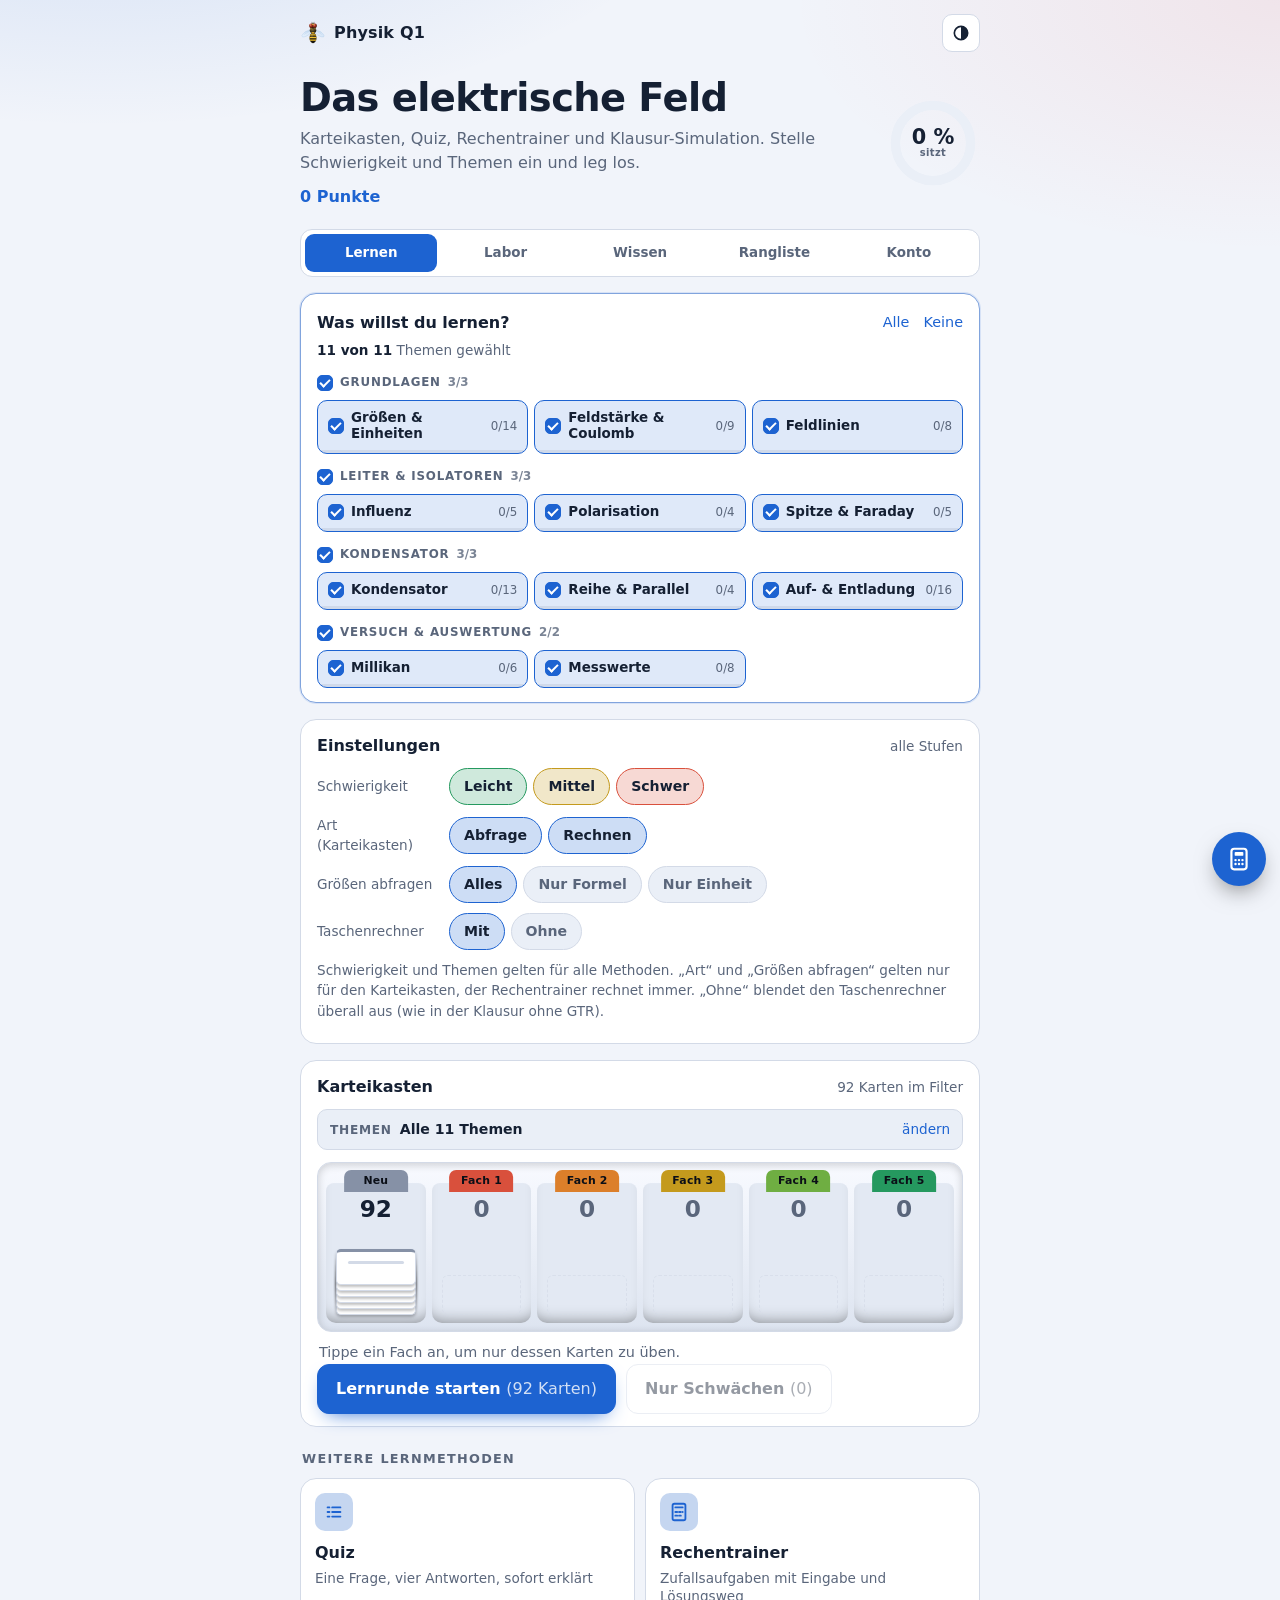
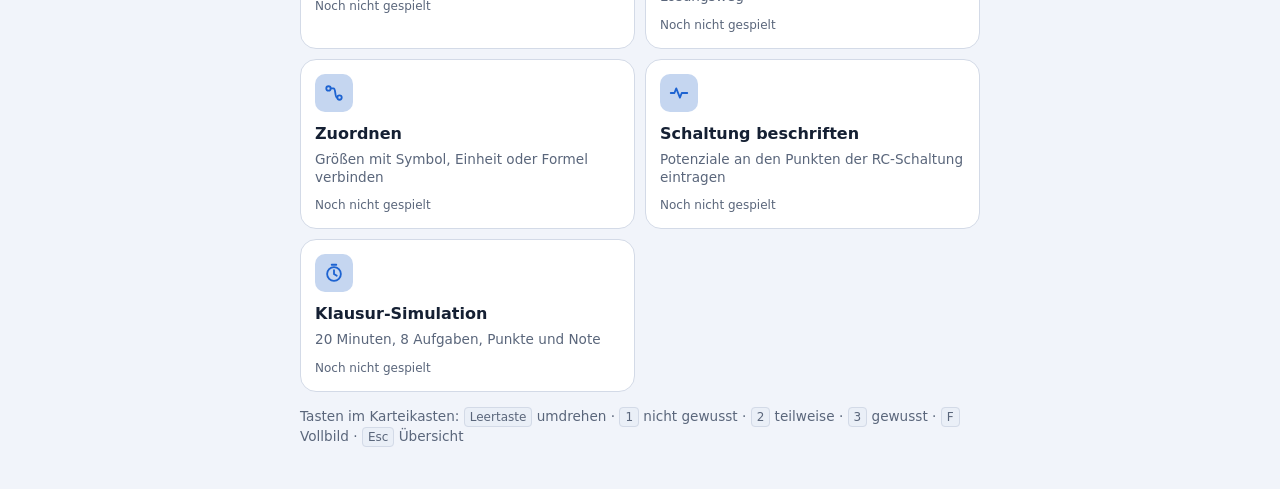
==== commit 7849dc50: "Themenauswahl übersichtlicher, Größen nur nach Formel oder Einheit abfragen - Themen in 4 Gruppen al" ====
--- a/index.html
+++ b/index.html
@@ -116,6 +116,15 @@
 
       <!-- Tab: Lernen -->
       <div class="tabpane" id="tab-learn">
+        <div class="panel topics-panel" id="topics-panel">
+          <div class="panel-head">
+            <h2>Was willst du lernen?</h2>
+            <span class="mini-actions"><button type="button" id="sel-all" class="link">Alle</button><button type="button" id="sel-none" class="link">Keine</button></span>
+          </div>
+          <p class="topics-sum" id="topics-sel"></p>
+          <div id="topic-list" class="topic-groups"></div>
+        </div>
+
         <div class="panel filter">
           <div class="panel-head"><h2>Einstellungen</h2><span class="fine nomargin" id="filter-summary"></span></div>
           <div class="frow">
@@ -133,12 +142,22 @@
               <button type="button" class="chip" data-kind="rechnen" aria-pressed="true">Rechnen</button>
             </div>
           </div>
-          <details class="topics-details">
-            <summary>Themen <span id="topics-sel"></span></summary>
-            <div class="mini-actions"><button type="button" id="sel-all" class="link">Alle</button><button type="button" id="sel-none" class="link">Keine</button></div>
-            <ul id="topic-list" class="topics"></ul>
-          </details>
-          <p class="fine tight">Schwierigkeit und Themen gelten für alle Methoden. „Art“ gilt nur für den Karteikasten, der Rechentrainer rechnet immer.</p>
+          <div class="frow">
+            <span class="flabel">Größen abfragen</span>
+            <div class="chips" id="chips-ask" role="group" aria-label="Was bei Größenkarten abgefragt wird">
+              <button type="button" class="chip" data-ask="alles" aria-pressed="true">Alles</button>
+              <button type="button" class="chip" data-ask="formel" aria-pressed="false">Nur Formel</button>
+              <button type="button" class="chip" data-ask="einheit" aria-pressed="false">Nur Einheit</button>
+            </div>
+          </div>
+          <div class="frow">
+            <span class="flabel">Taschenrechner</span>
+            <div class="chips" id="chips-calc" role="group" aria-label="Taschenrechner">
+              <button type="button" class="chip" data-calc="1" aria-pressed="true">Mit</button>
+              <button type="button" class="chip" data-calc="0" aria-pressed="false">Ohne</button>
+            </div>
+          </div>
+          <p class="fine tight">Schwierigkeit und Themen gelten für alle Methoden. „Art“ und „Größen abfragen“ gelten nur für den Karteikasten, der Rechentrainer rechnet immer. „Ohne“ blendet den Taschenrechner überall aus (wie in der Klausur ohne GTR).</p>
         </div>
 
         <div class="panel drawer-panel">
@@ -146,6 +165,7 @@
             <h2>Karteikasten</h2>
             <span class="fine nomargin" id="drawer-total"></span>
           </div>
+          <button type="button" class="drawer-topics" id="drawer-topics"></button>
           <div id="drawer" class="drawer"></div>
           <p id="drawer-info" class="drawer-info"></p>
           <div class="start-actions">
@@ -206,19 +226,32 @@
       <div class="tabpane" id="tab-board" hidden>
         <div class="panel">
           <div class="panel-head"><h2>Rangliste</h2><button type="button" id="board-refresh" class="link">Aktualisieren</button></div>
+          <div class="seg" id="board-mode" role="group" aria-label="Wertung">
+            <button type="button" data-mode="day" aria-pressed="true">Heute</button>
+            <button type="button" data-mode="all" aria-pressed="false">Gesamt</button>
+          </div>
+          <div class="me-card" id="board-me" hidden>
+            <div class="me-top"><b id="me-rank"></b><span id="me-title"></span></div>
+            <div class="bar big"><i id="me-bar"></i></div>
+            <p class="fine tight" id="me-next"></p>
+            <ul class="me-parts" id="me-parts"></ul>
+          </div>
           <ol id="board-list" class="board"></ol>
           <p class="fine tight" id="board-note"></p>
         </div>
         <div class="panel">
           <h2>So gibt es Punkte</h2>
           <ul class="rules">
-            <li>Karteikasten: so viele Punkte, wie das Fach der Karte (Fach 5 = 5 Punkte)</li>
-            <li>Quiz: 2 Punkte pro richtige Antwort</li>
-            <li>Rechentrainer: 3 Punkte pro richtige Aufgabe</li>
-            <li>Schaltung beschriften: 5 Punkte pro komplett richtige Schaltung</li>
-            <li>Zuordnen: 3 Punkte pro Runde</li>
-            <li>Klausur-Simulation: 5 Punkte pro Notenpunkt deines besten Versuchs</li>
+            <li>Karteikasten (zählt am meisten): Fach 1 = 1, Fach 2 = 2, Fach 3 = 4, Fach 4 = 7, Fach 5 = 10 Punkte pro Karte. Wer Karten wirklich behält, kommt am weitesten.</li>
+            <li>Heute: In „Heute“ zählen nur die Punkte, die du seit Mitternacht (deutsche Zeit) gesammelt hast. Jeden Tag geht es bei 0 los.</li>
+            <li>Wiederholung: Wer dieselbe Frage, Aufgabe, Schaltung oder Zuordnung ein weiteres Mal richtig löst, bekommt nur noch ein Viertel der Punkte.</li>
+            <li>Quiz: 1 Punkt pro richtige Antwort (bis 150)</li>
+            <li>Rechentrainer: 2 Punkte pro richtige Aufgabe (bis 75 Aufgaben)</li>
+            <li>Schaltung beschriften: 3 Punkte pro komplett richtige Schaltung (bis 10)</li>
+            <li>Zuordnen: 1 Punkt pro Runde (bis 20)</li>
+            <li>Klausur-Simulation: 4 Punkte pro Notenpunkt deines besten Versuchs (bis 60)</li>
           </ul>
+          <p class="fine tight">Ab einer Punktzahl bekommst du einen neuen Titel. Alle Konten stehen automatisch in der Liste; ausblenden geht unter „Konto“.</p>
         </div>
       </div>
 
@@ -459,11 +492,13 @@
   <script src="js/trainer.js"></script>
   <script src="js/quiz.js"></script>
   <script src="js/sheets.js"></script>
+  <script src="js/calculator.js"></script>
   <script src="js/app.js"></script>
   <script src="js/methods.js"></script>
   <script src="js/gfx.js"></script>
   <script src="js/sims.js"></script>
   <script src="js/sims2.js"></script>
   <script src="js/sims3.js"></script>
+  <script src="js/sims4.js"></script>
 </body>
 </html>
--- a/css/style.css
+++ b/css/style.css
@@ -153,27 +153,47 @@
 .mini .slot .tab { top: -11px; font-size: .56rem; padding: 2px 3px 1px; min-width: 52%; }
 .mini .slot.sel { transform: none; }
 
-.topics { list-style: none; margin: 0; padding: 0; display: grid; grid-template-columns: repeat(2, minmax(0, 1fr)); gap: 8px; }
-.topics li { min-width: 0; }
-.topic { position: relative; display: grid; grid-template-columns: 1fr auto; gap: 3px 8px; align-items: center; padding: 10px 12px 10px 14px; cursor: pointer; --h: 210; height: 100%; box-sizing: border-box;
-  background: var(--surface-2); border: 1px solid var(--border); border-radius: 12px; overflow: hidden; transition: border-color .15s, background .15s, opacity .15s; opacity: .62; }
-.topic::before { content: ""; position: absolute; left: 0; top: 0; bottom: 0; width: 4px; background: hsl(var(--h) 70% 58%); }
-.topic:hover { opacity: 1; }
-.topic:has(input:checked) { opacity: 1; border-color: hsl(var(--h) 70% 58%); background: color-mix(in srgb, hsl(var(--h) 70% 58%) 13%, var(--surface)); }
-.topic:has(input:focus-visible) { outline: 2px solid var(--accent); outline-offset: 2px; }
-.topic input { position: absolute; opacity: 0; pointer-events: none; }
-.topic .t-name { grid-column: 1 / 3; font-weight: 700; font-size: .88rem; min-width: 0; line-height: 1.25; overflow-wrap: break-word; hyphens: auto; }
-.topic .t-name::after { content: "✓"; display: inline-block; width: 16px; height: 16px; margin-left: 4px; border-radius: 50%; font-size: .66rem; line-height: 16px; text-align: center; vertical-align: 1px; background: hsl(var(--h) 70% 52%); color: #fff; opacity: 0; }
-.topic:has(input:checked) .t-name::after { opacity: 1; }
-.topic .t-sub { grid-column: 1; grid-row: 2; color: var(--fg-dim); font-size: .76rem; min-width: 0; white-space: nowrap; overflow: hidden; text-overflow: ellipsis; }
-.topic .t-stat { grid-column: 2; grid-row: 2; font-size: .78rem; color: var(--fg-dim); font-variant-numeric: tabular-nums; text-align: right; }
-.topic .t-bar { grid-column: 1 / 3; grid-row: 3; height: 5px; background: color-mix(in srgb, var(--fg) 10%, transparent); border-radius: 3px; overflow: hidden; display: flex; margin-top: 2px; }
-.t-bar .g { background: var(--b5); }
-.t-bar .y { background: var(--b3); }
-.t-bar .r { background: var(--b1); }
-.topics-panel .panel-head h2 { display: flex; align-items: baseline; gap: 8px; }
+/* Themenauswahl: Gruppen mit Themen-Knöpfen */
+.topics-panel { border-color: color-mix(in srgb, var(--accent) 45%, var(--border)); box-shadow: 0 0 0 1px color-mix(in srgb, var(--accent) 12%, transparent); }
+.topics-panel.flash { animation: tflash 1.2s ease-out; }
+@keyframes tflash { 0%, 30% { box-shadow: 0 0 0 4px color-mix(in srgb, var(--accent) 55%, transparent); } 100% { box-shadow: 0 0 0 1px color-mix(in srgb, var(--accent) 12%, transparent); } }
+.topics-panel .panel-head { margin-bottom: 2px; }
 .topics-panel .mini-actions { display: flex; gap: 14px; }
-@media (min-width: 720px) { .topics { grid-template-columns: repeat(3, minmax(0, 1fr)); } }
+.topics-sum { margin: 0 0 12px; font-size: .85rem; color: var(--fg-dim); }
+.topics-sum b { color: var(--fg); }
+.topics-sum .warn { color: var(--b1); }
+.topic-groups { display: grid; gap: 12px; }
+.tgroup { min-width: 0; }
+.tg-head { appearance: none; background: none; border: 0; padding: 2px 0; margin: 0 0 6px; display: inline-flex; align-items: center; gap: 7px; cursor: pointer;
+  color: var(--fg-dim); font: inherit; font-size: .74rem; font-weight: 700; letter-spacing: .07em; text-transform: uppercase; }
+.tg-head .tg-n { font-weight: 600; letter-spacing: 0; font-variant-numeric: tabular-nums; opacity: .8; }
+.tg-head:hover { color: var(--fg); }
+.tg-pills { display: grid; grid-template-columns: repeat(2, minmax(0, 1fr)); gap: 6px; }
+@media (min-width: 600px) { .tg-pills { grid-template-columns: repeat(3, minmax(0, 1fr)); } }
+.tpill { --c: var(--accent); appearance: none; position: relative; overflow: hidden; display: grid; grid-template-columns: auto 1fr auto; align-items: center; gap: 7px; min-width: 0;
+  padding: 9px 10px 11px 10px; border-radius: 10px; border: 1.5px solid var(--border); background: var(--surface-2); color: var(--fg-dim);
+  font: inherit; font-size: .84rem; line-height: 1.2; font-weight: 600; cursor: pointer; transition: background .15s, border-color .15s, color .15s; text-align: left; }
+.tpill:hover { border-color: color-mix(in srgb, var(--c) 60%, var(--border)); }
+.tpill[aria-pressed="true"] { color: var(--fg); border-color: var(--c); background: color-mix(in srgb, var(--c) 14%, var(--surface)); }
+.tpill:focus-visible, .tg-head:focus-visible { outline: 2px solid var(--accent); outline-offset: 2px; }
+.tp-check { flex: none; width: 16px; height: 16px; border-radius: 5px; border: 1.5px solid color-mix(in srgb, var(--fg-dim) 70%, transparent); box-sizing: border-box; position: relative; }
+.tpill[aria-pressed="true"] .tp-check { background: var(--c); border-color: var(--c); }
+.tg-head[aria-pressed="true"] .tp-check { background: var(--accent); border-color: var(--accent); }
+.tpill[aria-pressed="true"] .tp-check::after, .tg-head[aria-pressed="true"] .tp-check::after { content: ""; position: absolute; left: 4px; top: 1px; width: 4px; height: 8px; border: solid #fff; border-width: 0 2px 2px 0; transform: rotate(45deg); }
+.tp-name { min-width: 0; overflow-wrap: break-word; hyphens: auto; }
+.tp-n { font-size: .74rem; font-weight: 500; color: var(--fg-dim); font-variant-numeric: tabular-nums; }
+.tp-bar { position: absolute; left: 0; right: 0; bottom: 0; height: 3px; display: flex; background: color-mix(in srgb, var(--fg) 8%, transparent); }
+.tp-bar i { display: block; height: 100%; }
+.tp-bar .g { background: var(--b5); }
+.tp-bar .y { background: var(--b3); }
+.tp-bar .r { background: var(--b1); }
+/* Gewählte Themen direkt über dem Karteikasten */
+.drawer-topics { appearance: none; width: 100%; display: flex; align-items: baseline; gap: 8px; margin: 0 0 12px; padding: 9px 12px; border-radius: 10px;
+  border: 1px solid var(--border); background: var(--surface-2); color: var(--fg); font: inherit; font-size: .88rem; text-align: left; cursor: pointer; }
+.drawer-topics.partial { border-color: color-mix(in srgb, var(--b3) 70%, var(--border)); background: color-mix(in srgb, var(--b3) 12%, var(--surface)); }
+.drawer-topics .dt-k { color: var(--fg-dim); font-size: .76rem; font-weight: 700; text-transform: uppercase; letter-spacing: .06em; flex: none; }
+.drawer-topics .dt-v { flex: 1; min-width: 0; font-weight: 600; }
+.drawer-topics .dt-a { flex: none; color: var(--accent); font-size: .85rem; }
 
 .start-actions { display: flex; flex-wrap: wrap; gap: 10px; }
 .btn { background: var(--surface); border: 1px solid var(--border); border-radius: 12px; padding: 12px 18px; font-weight: 600; cursor: pointer; transition: transform .1s, border-color .15s, background .15s; }
@@ -235,6 +255,13 @@
 .formula-box { background: var(--surface); border-radius: 10px; padding: 12px 14px; font-size: 1.25rem; margin-bottom: 10px; overflow-x: auto; }
 .formula-box .k { color: var(--fg-dim); font-size: .78rem; text-transform: uppercase; letter-spacing: .06em; display: block; margin-bottom: 4px; }
 .extra { color: var(--fg-dim); font-size: .92rem; margin: 0; }
+.front-body .ask-q { font-size: .9rem; font-weight: 600; color: var(--fg-dim); margin: 0 0 6px; letter-spacing: .02em; }
+.front-body .ask-sym { font-size: 1.1rem; color: var(--fg-dim); margin: 8px 0 0; }
+.formula-box.big { font-size: 1.35rem; padding: 16px; text-align: center; }
+.unit-answer { background: var(--surface); border-radius: 10px; padding: 14px 16px; margin-bottom: 10px; text-align: center; }
+.unit-answer .k { color: var(--fg-dim); font-size: .78rem; text-transform: uppercase; letter-spacing: .06em; display: block; margin-bottom: 4px; }
+.unit-answer .v { font-size: 1.6rem; font-weight: 700; margin: 0 0 6px; }
+.unit-answer .unit-info { background: var(--surface-2); }
 
 table.cmp { width: 100%; border-collapse: collapse; font-size: .92rem; margin-bottom: 8px; display: block; overflow-x: auto; }
 table.cmp th, table.cmp td { border: 1px solid var(--border); padding: 6px 8px; text-align: left; vertical-align: top; }
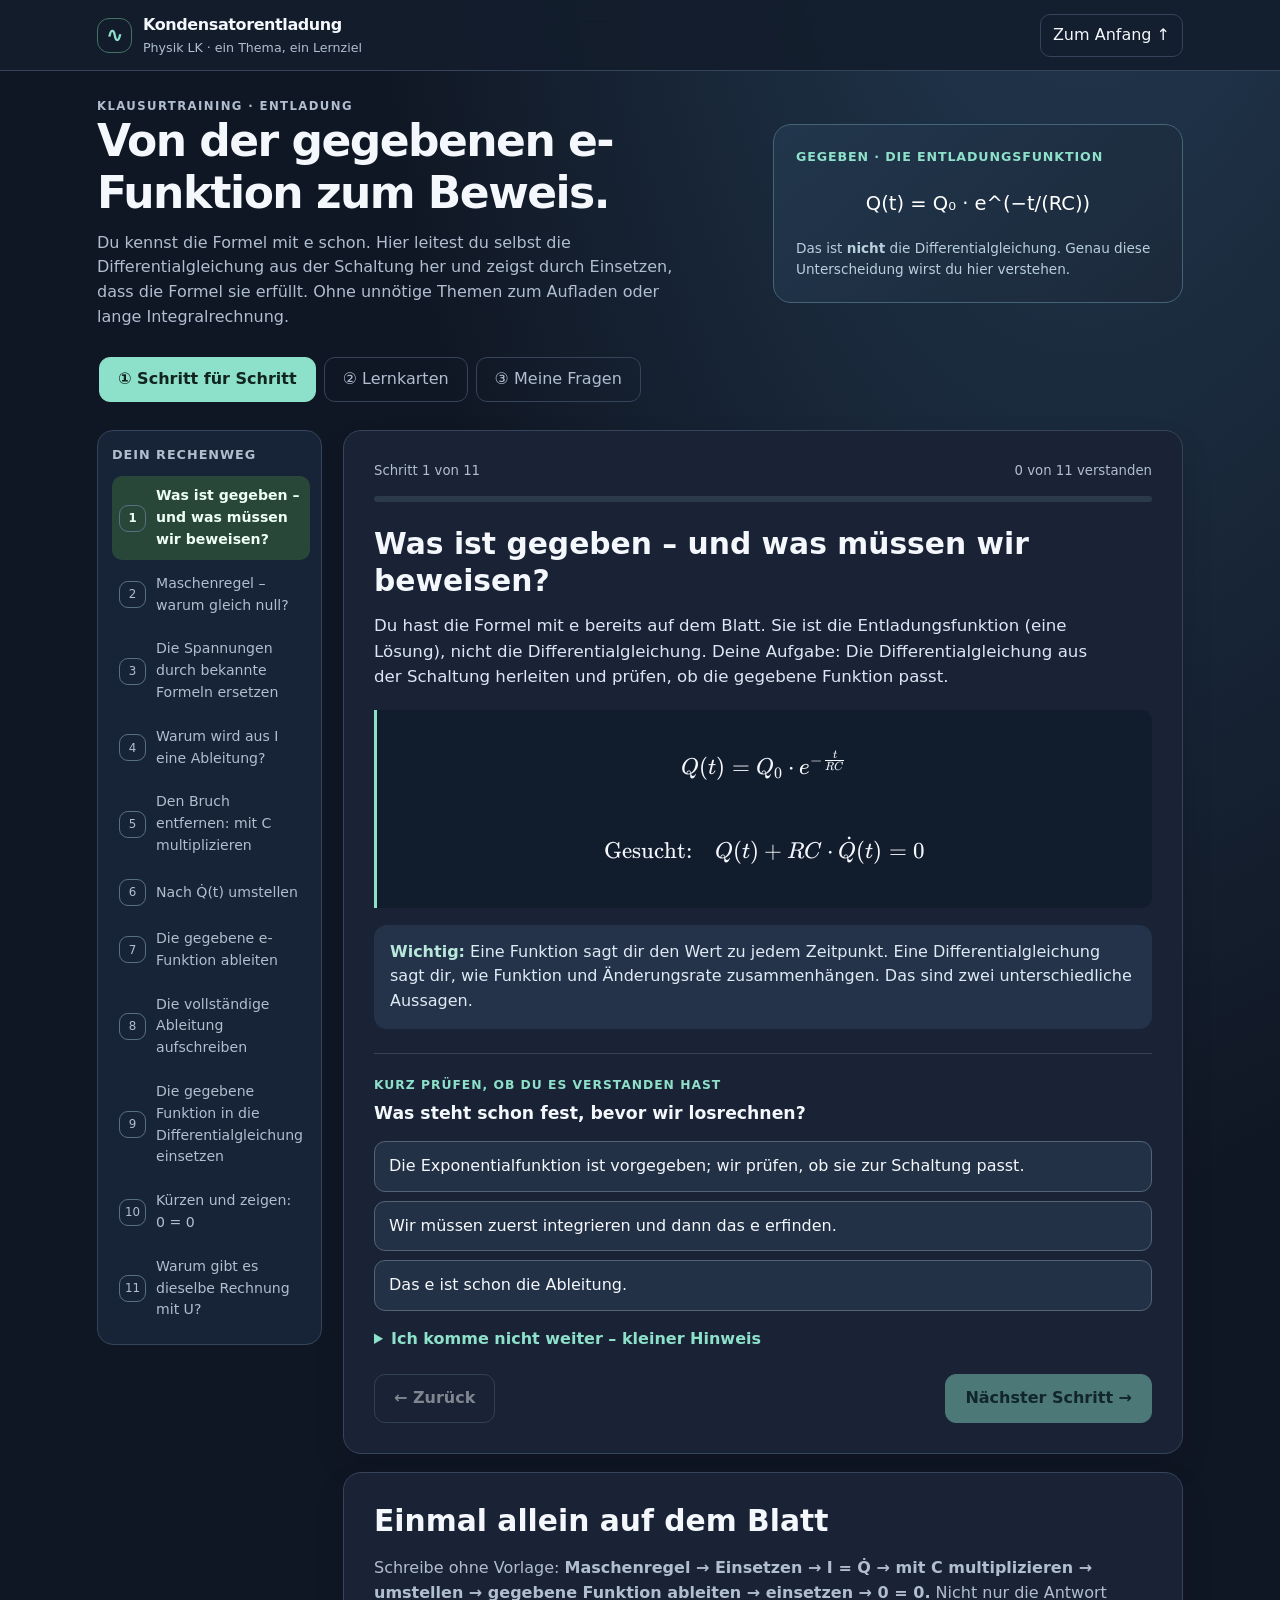
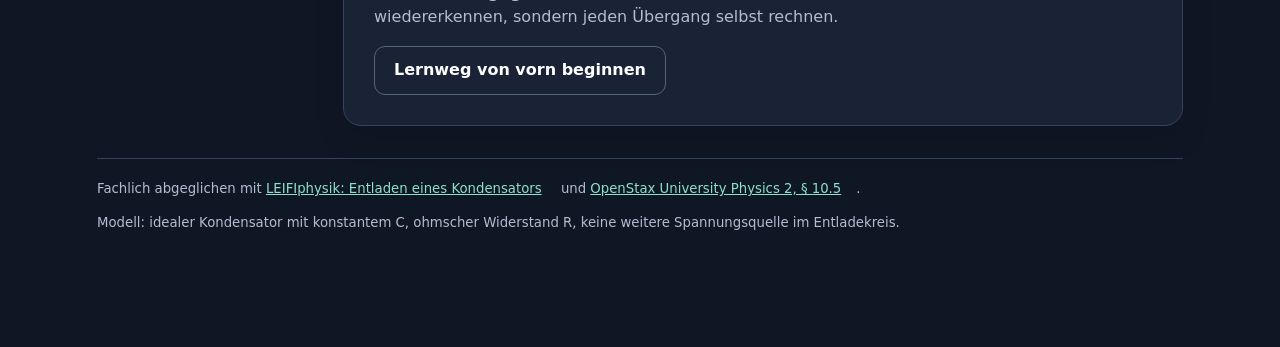
==== commit 8d1123ab: "feat: rebuild landing page as discharge-only guided derivation" ====
--- a/index.html
+++ b/index.html
@@ -3,502 +3,127 @@
 <head>
   <meta charset="UTF-8">
   <meta name="viewport" content="width=device-width, initial-scale=1, viewport-fit=cover">
-  <meta name="theme-color" content="#0b0f17">
-  <meta name="description" content="Lernapp zum elektrischen Feld (Physik Q1): Karteikasten, Quiz, Rechentrainer, Zuordnen, Klausur-Simulation und Kernübersichten.">
-  <title>Physik Q1 – Elektrisches Feld</title>
+  <meta name="theme-color" content="#101724">
+  <meta name="description" content="Kondensatorentladung für Physik LK: Differentialgleichung Schritt für Schritt herleiten, die e-Funktion überprüfen und typische Fragen verstehen.">
+  <title>Kondensatorentladung – Physik LK Lernweg</title>
+  <link rel="icon" href="icon.svg" type="image/svg+xml">
   <link rel="manifest" href="manifest.webmanifest">
-  <link rel="icon" href="icon.svg" type="image/svg+xml">
   <link rel="stylesheet" href="vendor/katex/katex.min.css">
-  <link rel="stylesheet" href="css/style.css">
+  <link rel="stylesheet" href="css/entladung.css">
 </head>
 <body>
-  <div id="splash" class="splash" role="status" aria-label="App wird geladen">
-    <div class="splash-in">
-      <div class="fly-wrap"><svg class="hfly" viewBox="0 0 64 64" aria-hidden="true">
-  <defs>
-    <radialGradient id="flyEyeS" cx="35%" cy="30%" r="75%"><stop offset="0" stop-color="#d9644a"/><stop offset=".55" stop-color="#9a2f1d"/><stop offset="1" stop-color="#4d140b"/></radialGradient>
-    <radialGradient id="flyThxS" cx="40%" cy="35%" r="70%"><stop offset="0" stop-color="#7a6a3a"/><stop offset=".6" stop-color="#3f3620"/><stop offset="1" stop-color="#1f1a10"/></radialGradient>
-    <linearGradient id="flyWingS" x1="0" x2="1"><stop offset="0" stop-color="#e9f4ff" stop-opacity=".75"/><stop offset="1" stop-color="#bcd9f5" stop-opacity=".35"/></linearGradient>
-    <clipPath id="flyAbdS"><ellipse cx="32" cy="44" rx="8.6" ry="13"/></clipPath>
-  </defs>
-  <path class="blur" d="M28 25 L6 18 Q2 34 10 46 Z" fill="#cfe5ff" opacity=".22"/>
-  <path class="blur" d="M36 25 L58 18 Q62 34 54 46 Z" fill="#cfe5ff" opacity=".22"/>
-  <ellipse cx="32" cy="44" rx="8.6" ry="13" fill="#17140d"/>
-  <g clip-path="url(#flyAbdS)" fill="#f2c230">
-    <rect x="22" y="35" width="20" height="3.4" rx="1"/>
-    <rect x="22" y="41.5" width="20" height="3.4" rx="1"/>
-    <rect x="22" y="48" width="20" height="3" rx="1"/>
-  </g>
-  <ellipse cx="29.5" cy="39" rx="2.2" ry="5" fill="#fff" opacity=".12"/>
-  <g class="wing wl">
-    <ellipse cx="17" cy="33" rx="14" ry="5.2" transform="rotate(-32 17 33)" fill="url(#flyWingS)" stroke="#9cc2e6" stroke-width=".7"/>
-    <path d="M28 25 L9 36 M24 27 L12 30" stroke="#8fb3d6" stroke-width=".5" fill="none"/>
-  </g>
-  <g class="wing wr">
-    <ellipse cx="47" cy="33" rx="14" ry="5.2" transform="rotate(32 47 33)" fill="url(#flyWingS)" stroke="#9cc2e6" stroke-width=".7"/>
-    <path d="M36 25 L55 36 M40 27 L52 30" stroke="#8fb3d6" stroke-width=".5" fill="none"/>
-  </g>
-  <ellipse cx="32" cy="25" rx="8" ry="7.2" fill="url(#flyThxS)"/>
-  <ellipse cx="32" cy="31.5" rx="4.2" ry="2.1" fill="#d9a72a"/>
-  <path d="M25.5 22.5 Q27 20 29 21 M38.5 22.5 Q37 20 35 21" stroke="#e8c547" stroke-width="1.2" fill="none" stroke-linecap="round"/>
-  <ellipse cx="32" cy="14.5" rx="8.4" ry="6" fill="#2a2214"/>
-  <ellipse cx="27.6" cy="14" rx="5" ry="5.6" fill="url(#flyEyeS)"/>
-  <ellipse cx="36.4" cy="14" rx="5" ry="5.6" fill="url(#flyEyeS)"/>
-  <ellipse cx="32" cy="10.4" rx="2.2" ry="1.6" fill="#e8c547"/>
-  <circle cx="26.2" cy="12.2" r="1.1" fill="#fff" opacity=".7"/><circle cx="35" cy="12.2" r="1.1" fill="#fff" opacity=".7"/>
-  <path d="M30.6 9 L29.4 5.6 M33.4 9 L34.6 5.6" stroke="#2a2214" stroke-width="1.1" stroke-linecap="round"/>
-</svg><div class="fly-shadow"></div></div>
-      <p class="splash-title">Physik Q1</p>
-      <p class="splash-sub">Schwebfliegen schlagen bis zu 300-mal pro Sekunde mit den Flügeln.</p>
+<header class="app-header">
+  <div class="head-inner">
+    <div class="brand"><span class="mark" aria-hidden="true">∿</span><span>Kondensatorentladung<span class="head-sub">Physik LK · ein Thema, ein Lernziel</span></span></div>
+    <button class="head-action" id="home-brand" type="button" aria-label="Zum Beginn des Lernwegs">Zum Anfang ↑</button>
+  </div>
+</header>
+<main>
+  <section class="hero" aria-labelledby="hero-title">
+    <div>
+      <p class="eyebrow">Klausurtraining · Entladung</p>
+      <h1 id="hero-title">Von der gegebenen e-Funktion zum Beweis.</h1>
+      <p>Du kennst die Formel mit e schon. Hier leitest du selbst die Differentialgleichung aus der Schaltung her und zeigst durch Einsetzen, dass die Formel sie erfüllt. Ohne unnötige Themen zum Aufladen oder lange Integralrechnung.</p>
     </div>
-  </div>
-    <header class="top">
-    <button id="btn-home" class="brand" type="button" aria-label="Zur Übersicht">
-      <span class="brand-mark" aria-hidden="true"><svg class="hfly" width="26" height="26" viewBox="0 0 64 64" aria-hidden="true">
-  <defs>
-    <radialGradient id="flyEyeH" cx="35%" cy="30%" r="75%"><stop offset="0" stop-color="#d9644a"/><stop offset=".55" stop-color="#9a2f1d"/><stop offset="1" stop-color="#4d140b"/></radialGradient>
-    <radialGradient id="flyThxH" cx="40%" cy="35%" r="70%"><stop offset="0" stop-color="#7a6a3a"/><stop offset=".6" stop-color="#3f3620"/><stop offset="1" stop-color="#1f1a10"/></radialGradient>
-    <linearGradient id="flyWingH" x1="0" x2="1"><stop offset="0" stop-color="#e9f4ff" stop-opacity=".75"/><stop offset="1" stop-color="#bcd9f5" stop-opacity=".35"/></linearGradient>
-    <clipPath id="flyAbdH"><ellipse cx="32" cy="44" rx="8.6" ry="13"/></clipPath>
-  </defs>
-  <path class="blur" d="M28 25 L6 18 Q2 34 10 46 Z" fill="#cfe5ff" opacity=".22"/>
-  <path class="blur" d="M36 25 L58 18 Q62 34 54 46 Z" fill="#cfe5ff" opacity=".22"/>
-  <ellipse cx="32" cy="44" rx="8.6" ry="13" fill="#17140d"/>
-  <g clip-path="url(#flyAbdH)" fill="#f2c230">
-    <rect x="22" y="35" width="20" height="3.4" rx="1"/>
-    <rect x="22" y="41.5" width="20" height="3.4" rx="1"/>
-    <rect x="22" y="48" width="20" height="3" rx="1"/>
-  </g>
-  <ellipse cx="29.5" cy="39" rx="2.2" ry="5" fill="#fff" opacity=".12"/>
-  <g class="wing wl">
-    <ellipse cx="17" cy="33" rx="14" ry="5.2" transform="rotate(-32 17 33)" fill="url(#flyWingH)" stroke="#9cc2e6" stroke-width=".7"/>
-    <path d="M28 25 L9 36 M24 27 L12 30" stroke="#8fb3d6" stroke-width=".5" fill="none"/>
-  </g>
-  <g class="wing wr">
-    <ellipse cx="47" cy="33" rx="14" ry="5.2" transform="rotate(32 47 33)" fill="url(#flyWingH)" stroke="#9cc2e6" stroke-width=".7"/>
-    <path d="M36 25 L55 36 M40 27 L52 30" stroke="#8fb3d6" stroke-width=".5" fill="none"/>
-  </g>
-  <ellipse cx="32" cy="25" rx="8" ry="7.2" fill="url(#flyThxH)"/>
-  <ellipse cx="32" cy="31.5" rx="4.2" ry="2.1" fill="#d9a72a"/>
-  <path d="M25.5 22.5 Q27 20 29 21 M38.5 22.5 Q37 20 35 21" stroke="#e8c547" stroke-width="1.2" fill="none" stroke-linecap="round"/>
-  <ellipse cx="32" cy="14.5" rx="8.4" ry="6" fill="#2a2214"/>
-  <ellipse cx="27.6" cy="14" rx="5" ry="5.6" fill="url(#flyEyeH)"/>
-  <ellipse cx="36.4" cy="14" rx="5" ry="5.6" fill="url(#flyEyeH)"/>
-  <ellipse cx="32" cy="10.4" rx="2.2" ry="1.6" fill="#e8c547"/>
-  <circle cx="26.2" cy="12.2" r="1.1" fill="#fff" opacity=".7"/><circle cx="35" cy="12.2" r="1.1" fill="#fff" opacity=".7"/>
-  <path d="M30.6 9 L29.4 5.6 M33.4 9 L34.6 5.6" stroke="#2a2214" stroke-width="1.1" stroke-linecap="round"/>
-</svg></span>
-      <span>Physik Q1</span>
-    </button>
-    <button id="btn-theme" class="icon-btn" type="button" aria-label="Hell/Dunkel umschalten"><svg viewBox="0 0 24 24" width="20" height="20" aria-hidden="true"><circle cx="12" cy="12" r="8" fill="none" stroke="currentColor" stroke-width="2"/><path d="M12 4a8 8 0 0 1 0 16z" fill="currentColor"/></svg></button>
-  </header>
+    <div class="formula-hero">
+      <small>Gegeben · die Entladungsfunktion</small>
+      <div class="equation" id="hero-formula">Q(t) = Q₀ · e^(−t/(RC))</div>
+      <p>Das ist <b>nicht</b> die Differentialgleichung. Genau diese Unterscheidung wirst du hier verstehen.</p>
+    </div>
+  </section>
+  <nav class="mode-nav" aria-label="Lernbereiche">
+    <button type="button" data-mode="weg" aria-selected="true">① Schritt für Schritt</button>
+    <button type="button" data-mode="karten" aria-selected="false">② Lernkarten</button>
+    <button type="button" data-mode="fragen" aria-selected="false">③ Meine Fragen</button>
+  </nav>
 
-  <main>
-    <!-- Übersicht -->
-    <section id="screen-start" class="screen">
-      <div class="hero">
-        <div class="hero-text">
-          <p class="eyebrow" id="countdown"></p>
-          <h1>Das elektrische Feld</h1>
-          <p class="lead">Karteikasten, Quiz, Rechentrainer und Klausur-Simulation. Stelle Schwierigkeit und Themen ein und leg los.</p>
-          <p class="pts-line" id="pts-line"></p>
+  <section class="mode-panel" data-panel="weg" aria-label="Geführte Herleitung">
+    <div class="workspace">
+      <aside class="steps" aria-label="Schritte der Herleitung">
+        <h2>Dein Rechenweg</h2>
+        <ol class="step-list" id="step-list"></ol>
+      </aside>
+      <div>
+        <article class="lesson-card">
+          <div class="lesson-meta"><span id="step-counter">Schritt 1 von 11</span><span id="done-counter">0 verstanden</span></div>
+          <div class="meter" aria-label="Lernfortschritt"><div class="meter-fill" id="meter-fill"></div></div>
+          <h2 id="lesson-title"></h2>
+          <p class="lesson-lead" id="lesson-lead"></p>
+          <div class="math-panel" id="equations" aria-label="Rechenschritte"></div>
+          <p class="reason" id="reason"></p>
+          <section class="challenge" aria-labelledby="challenge-title">
+            <p class="challenge-label">Kurz prüfen, ob du es verstanden hast</p>
+            <h3 id="challenge-title"></h3>
+            <div class="options" id="options" role="group" aria-label="Antwortmöglichkeiten"></div>
+            <p id="feedback" class="feedback" role="status" aria-live="polite" hidden></p>
+            <details class="tip" id="hint-detail"><summary>Ich komme nicht weiter – kleiner Hinweis</summary><p id="hint-text"></p></details>
+          </section>
+          <div class="lesson-actions">
+            <button id="prev" type="button" class="btn ghost">← Zurück</button>
+            <button id="next" type="button" class="btn primary" disabled>Nächster Schritt →</button>
+          </div>
+          <div class="complete" id="complete" role="status">✓ Du hast alle Schritte bearbeitet. Teste dich jetzt mit den Lernkarten, ohne die Erklärung anzusehen.</div>
+        </article>
+        <div class="box">
+          <h2>Einmal allein auf dem Blatt</h2>
+          <p>Schreibe ohne Vorlage: <b>Maschenregel → Einsetzen → I = Q̇ → mit C multiplizieren → umstellen → gegebene Funktion ableiten → einsetzen → 0 = 0.</b> Nicht nur die Antwort wiedererkennen, sondern jeden Übergang selbst rechnen.</p>
+          <button class="btn ghost" id="restart" type="button">Lernweg von vorn beginnen</button>
         </div>
-        <div class="ring" id="ring" role="img" aria-label="Gesamtfortschritt"></div>
       </div>
+    </div>
+  </section>
 
-      <nav class="tabs" role="tablist" aria-label="Bereiche">
-        <button type="button" class="tab-btn" role="tab" data-tab="learn">Lernen</button>
-        <button type="button" class="tab-btn" role="tab" data-tab="lab">Labor</button>
-        <button type="button" class="tab-btn" role="tab" data-tab="sheets">Wissen</button>
-        <button type="button" class="tab-btn" role="tab" data-tab="board">Rangliste</button>
-        <button type="button" class="tab-btn" role="tab" data-tab="more">Konto</button>
-      </nav>
-
-      <!-- Tab: Lernen -->
-      <div class="tabpane" id="tab-learn">
-        <div class="panel topics-panel" id="topics-panel">
-          <div class="panel-head">
-            <h2>Was willst du lernen?</h2>
-            <span class="mini-actions"><button type="button" id="sel-all" class="link">Alle</button><button type="button" id="sel-none" class="link">Keine</button></span>
-          </div>
-          <p class="topics-sum" id="topics-sel"></p>
-          <div id="topic-list" class="topic-groups"></div>
-        </div>
-
-        <div class="panel filter">
-          <div class="panel-head"><h2>Einstellungen</h2><span class="fine nomargin" id="filter-summary"></span></div>
-          <div class="frow">
-            <span class="flabel">Schwierigkeit</span>
-            <div class="chips" id="chips-level" role="group" aria-label="Schwierigkeit">
-              <button type="button" class="chip lvl-1" data-lvl="1" aria-pressed="true">Leicht</button>
-              <button type="button" class="chip lvl-2" data-lvl="2" aria-pressed="true">Mittel</button>
-              <button type="button" class="chip lvl-3" data-lvl="3" aria-pressed="true">Schwer</button>
-            </div>
-          </div>
-          <div class="frow">
-            <span class="flabel">Art (Karteikasten)</span>
-            <div class="chips" id="chips-kind" role="group" aria-label="Art der Karten">
-              <button type="button" class="chip" data-kind="abfrage" aria-pressed="true">Abfrage</button>
-              <button type="button" class="chip" data-kind="rechnen" aria-pressed="true">Rechnen</button>
-            </div>
-          </div>
-          <div class="frow">
-            <span class="flabel">Größen abfragen</span>
-            <div class="chips" id="chips-ask" role="group" aria-label="Was bei Größenkarten abgefragt wird">
-              <button type="button" class="chip" data-ask="alles" aria-pressed="true">Alles</button>
-              <button type="button" class="chip" data-ask="formel" aria-pressed="false">Nur Formel</button>
-              <button type="button" class="chip" data-ask="einheit" aria-pressed="false">Nur Einheit</button>
-            </div>
-          </div>
-          <div class="frow">
-            <span class="flabel">Taschenrechner</span>
-            <div class="chips" id="chips-calc" role="group" aria-label="Taschenrechner">
-              <button type="button" class="chip" data-calc="1" aria-pressed="true">Mit</button>
-              <button type="button" class="chip" data-calc="0" aria-pressed="false">Ohne</button>
-            </div>
-          </div>
-          <p class="fine tight">Schwierigkeit und Themen gelten für alle Methoden. „Art“ und „Größen abfragen“ gelten nur für den Karteikasten, der Rechentrainer rechnet immer. „Ohne“ blendet den Taschenrechner überall aus (wie in der Klausur ohne GTR).</p>
-        </div>
-
-        <div class="panel drawer-panel">
-          <div class="panel-head">
-            <h2>Karteikasten</h2>
-            <span class="fine nomargin" id="drawer-total"></span>
-          </div>
-          <button type="button" class="drawer-topics" id="drawer-topics"></button>
-          <div id="drawer" class="drawer"></div>
-          <p id="drawer-info" class="drawer-info"></p>
-          <div class="start-actions">
-            <button id="btn-start" class="btn primary" type="button">Lernrunde starten <span id="start-count" class="count"></span></button>
-            <button id="btn-weak" class="btn" type="button">Nur Schwächen <span id="weak-count" class="count"></span></button>
+  <section class="mode-panel" data-panel="karten" aria-label="Lernkarten" hidden>
+    <div class="box">
+      <p class="eyebrow">Aktives Wiederholen</p>
+      <h2>Die Fragen aus deinem Lernweg</h2>
+      <p>Erst laut beantworten, dann aufdecken. Das bewertet nicht automatisch deine Antwort – entscheide selbst, ob du sie wirklich wusstest.</p>
+      <div class="cards-wrap">
+        <div>
+          <button class="flashcard" id="flashcard" type="button" aria-label="Lernkarte umdrehen">
+            <small id="flashcard-face">Frage</small>
+            <strong id="flashcard-content"></strong>
+            <small>Tippen zum Umdrehen ↻</small>
+          </button>
+          <div class="card-actions">
+            <button type="button" class="btn" id="card-again" hidden>Nochmal</button>
+            <button type="button" class="btn primary" id="card-mark" hidden>Sitzt ✓</button>
           </div>
         </div>
-
-        <h2 class="section-title">Weitere Lernmethoden</h2>
-        <div class="methods">
-          <button type="button" class="method" id="m-mc">
-            <span class="micon"><svg viewBox="0 0 24 24" width="22" height="22" aria-hidden="true"><path d="M5 7h2M5 12h2M5 17h2M10 7h9M10 12h9M10 17h9" stroke="currentColor" stroke-width="2" stroke-linecap="round" fill="none"/></svg></span>
-            <span class="mname">Quiz</span>
-            <span class="mdesc">Eine Frage, vier Antworten, sofort erklärt</span>
-            <span class="mstat" id="stat-mc"></span>
-          </button>
-          <button type="button" class="method" id="m-trainer">
-            <span class="micon"><svg viewBox="0 0 24 24" width="22" height="22" aria-hidden="true"><rect x="5" y="3" width="14" height="18" rx="2" fill="none" stroke="currentColor" stroke-width="2"/><path d="M8 7h8M8 12h2M12 12h2M16 12h0M8 16h2M12 16h2" stroke="currentColor" stroke-width="2" stroke-linecap="round"/></svg></span>
-            <span class="mname">Rechentrainer</span>
-            <span class="mdesc">Zufallsaufgaben mit Eingabe und Lösungsweg</span>
-            <span class="mstat" id="stat-tr"></span>
-          </button>
-          <button type="button" class="method" id="m-match">
-            <span class="micon"><svg viewBox="0 0 24 24" width="22" height="22" aria-hidden="true"><circle cx="6" cy="7" r="2.4" fill="none" stroke="currentColor" stroke-width="2"/><circle cx="18" cy="17" r="2.4" fill="none" stroke="currentColor" stroke-width="2"/><path d="M8.4 7h3c3 0 1 10 4.2 10" stroke="currentColor" stroke-width="2" fill="none" stroke-linecap="round"/></svg></span>
-            <span class="mname">Zuordnen</span>
-            <span class="mdesc">Größen mit Symbol, Einheit oder Formel verbinden</span>
-            <span class="mstat" id="stat-match"></span>
-          </button>
-          <button type="button" class="method" id="m-label">
-            <span class="micon"><svg viewBox="0 0 24 24" width="22" height="22" aria-hidden="true"><path d="M3 12h4l2-5 4 10 2-5h6" stroke="currentColor" stroke-width="2" fill="none" stroke-linecap="round" stroke-linejoin="round"/></svg></span>
-            <span class="mname">Schaltung beschriften</span>
-            <span class="mdesc">Potenziale an den Punkten der RC-Schaltung eintragen</span>
-            <span class="mstat" id="stat-label"></span>
-          </button>
-          <button type="button" class="method" id="m-exam">
-            <span class="micon"><svg viewBox="0 0 24 24" width="22" height="22" aria-hidden="true"><circle cx="12" cy="13" r="7.5" fill="none" stroke="currentColor" stroke-width="2"/><path d="M12 9v4l3 2M9.5 3h5" stroke="currentColor" stroke-width="2" stroke-linecap="round" fill="none"/></svg></span>
-            <span class="mname">Klausur-Simulation</span>
-            <span class="mdesc">20 Minuten, 8 Aufgaben, Punkte und Note</span>
-            <span class="mstat" id="stat-exam"></span>
-          </button>
-        </div>
-        <p class="fine">Tasten im Karteikasten: <kbd>Leertaste</kbd> umdrehen · <kbd>1</kbd> nicht gewusst · <kbd>2</kbd> teilweise · <kbd>3</kbd> gewusst · <kbd>F</kbd> Vollbild · <kbd>Esc</kbd> Übersicht</p>
-      </div>
-
-      <!-- Tab: Labor -->
-      <div class="tabpane" id="tab-lab" hidden>
-        <p class="fine tight">Simulationen zum Ausprobieren. Verändere Werte und beobachte, was passiert.</p>
-        <div class="methods" id="sim-list"></div>
-      </div>
-
-      <!-- Tab: Übersichten -->
-      <div class="tabpane" id="tab-sheets" hidden>
-        <p class="fine tight">Kernübersichten: alles Wichtige pro Thema auf einer Seite, mit Formeln und Skizzen.</p>
-        <ul id="sheet-list" class="sheet-list"></ul>
-      </div>
-
-      <!-- Tab: Rangliste -->
-      <div class="tabpane" id="tab-board" hidden>
-        <div class="panel">
-          <div class="panel-head"><h2>Rangliste</h2><button type="button" id="board-refresh" class="link">Aktualisieren</button></div>
-          <div class="seg" id="board-mode" role="group" aria-label="Wertung">
-            <button type="button" data-mode="day" aria-pressed="true">Heute</button>
-            <button type="button" data-mode="all" aria-pressed="false">Gesamt</button>
-          </div>
-          <div class="me-card" id="board-me" hidden>
-            <div class="me-top"><b id="me-rank"></b><span id="me-title"></span></div>
-            <div class="bar big"><i id="me-bar"></i></div>
-            <p class="fine tight" id="me-next"></p>
-            <ul class="me-parts" id="me-parts"></ul>
-          </div>
-          <ol id="board-list" class="board"></ol>
-          <p class="fine tight" id="board-note"></p>
-        </div>
-        <div class="panel">
-          <h2>So gibt es Punkte</h2>
-          <ul class="rules">
-            <li>Karteikasten (zählt am meisten): Fach 1 = 1, Fach 2 = 2, Fach 3 = 4, Fach 4 = 7, Fach 5 = 10 Punkte pro Karte. Wer Karten wirklich behält, kommt am weitesten.</li>
-            <li>Heute: In „Heute“ zählen nur die Punkte, die du seit Mitternacht (deutsche Zeit) gesammelt hast. Jeden Tag geht es bei 0 los.</li>
-            <li>Wiederholung: Wer dieselbe Frage, Aufgabe, Schaltung oder Zuordnung ein weiteres Mal richtig löst, bekommt nur noch ein Viertel der Punkte.</li>
-            <li>Quiz: 1 Punkt pro richtige Antwort (bis 150)</li>
-            <li>Rechentrainer: 2 Punkte pro richtige Aufgabe (bis 75 Aufgaben)</li>
-            <li>Schaltung beschriften: 3 Punkte pro komplett richtige Schaltung (bis 10)</li>
-            <li>Zuordnen: 1 Punkt pro Runde (bis 20)</li>
-            <li>Klausur-Simulation: 4 Punkte pro Notenpunkt deines besten Versuchs (bis 60)</li>
-          </ul>
-          <p class="fine tight">Ab einer Punktzahl bekommst du einen neuen Titel. Alle Konten stehen automatisch in der Liste; ausblenden geht unter „Konto“.</p>
+        <div class="card-side">
+          <div><div class="card-progress" id="flashcard-index"></div><b id="flashcard-known"></b></div>
+          <div><button class="btn ghost" id="card-prev" type="button">←</button> <button class="btn ghost" id="card-next" type="button">→</button></div>
+          <button type="button" class="btn" id="goto-lesson">Zum Rechenweg</button>
         </div>
       </div>
+    </div>
+  </section>
 
-      <!-- Tab: Konto -->
-      <div class="tabpane" id="tab-more" hidden>
-        <div class="panel" id="sync-panel">
-          <div class="panel-head"><h2>Konto</h2></div>
-          <div id="sync-off">
-            <p class="fine tight">Mit einem Konto wird dein Fortschritt auf allen Geräten gespeichert und du erscheinst in der Rangliste. Keine E-Mail nötig.</p>
-            <div class="seg acct-seg" role="tablist">
-              <button type="button" data-acct="login" aria-pressed="true">Anmelden</button>
-              <button type="button" data-acct="register" aria-pressed="false">Registrieren</button>
-            </div>
-            <form id="form-login" class="acct-form">
-              <input id="login-user" type="text" maxlength="20" autocomplete="username" autocapitalize="off" spellcheck="false" placeholder="Benutzername" aria-label="Benutzername">
-              <input id="login-pw" type="password" maxlength="72" autocomplete="current-password" placeholder="Passwort" aria-label="Passwort">
-              <button type="submit" class="btn primary">Anmelden</button>
-            </form>
-            <form id="form-register" class="acct-form" hidden>
-              <input id="reg-user" type="text" maxlength="20" autocomplete="username" autocapitalize="off" spellcheck="false" placeholder="Benutzername (1–20 Zeichen)" aria-label="Benutzername">
-              <input id="reg-pw" type="password" maxlength="72" autocomplete="new-password" placeholder="Passwort (mindestens 1 Zeichen)" aria-label="Passwort">
-              <input id="reg-pw2" type="password" maxlength="72" autocomplete="new-password" placeholder="Passwort wiederholen" aria-label="Passwort wiederholen">
-              <button type="submit" class="btn primary">Konto erstellen</button>
-              <p class="fine tight">Merke dir dein Passwort gut. Ohne E-Mail kann es nicht per Link zurückgesetzt werden.</p>
-            </form>
-            <details class="legacy">
-              <summary>Ich habe noch einen alten Lerncode</summary>
-              <div class="row">
-                <input id="sync-code" type="text" maxlength="12" placeholder="z. B. K7M2-QX9P" autocomplete="off" autocapitalize="characters" spellcheck="false" aria-label="Lerncode">
-                <button type="button" id="sync-join" class="btn">Verbinden</button>
-              </div>
-            </details>
-          </div>
-          <div id="sync-on" hidden>
-            <p class="sync-who"><b id="sync-who"></b></p>
-            <label class="toggle"><input type="checkbox" id="board-opt" checked> In der Rangliste anzeigen</label>
-            <details id="setlogin">
-              <summary id="setlogin-sum">Passwort oder Benutzername ändern</summary>
-              <form id="form-setlogin" class="acct-form">
-                <input id="set-user" type="text" maxlength="20" autocomplete="username" autocapitalize="off" spellcheck="false" placeholder="Benutzername" aria-label="Benutzername">
-                <input id="set-pw" type="password" maxlength="72" autocomplete="new-password" placeholder="Neues Passwort" aria-label="Neues Passwort">
-                <input id="set-pw2" type="password" maxlength="72" autocomplete="new-password" placeholder="Neues Passwort wiederholen" aria-label="Neues Passwort wiederholen">
-                <button type="submit" class="btn">Speichern</button>
-              </form>
-            </details>
-            <button type="button" id="sync-leave" class="link danger">Abmelden</button>
-          </div>
-          <p class="fine tight" id="sync-status" role="status"></p>
-        </div>
-
-        <div class="panel" id="deleted-panel">
-          <div class="panel-head"><h2>Gelöschte Karten</h2></div>
-          <p class="fine tight" id="deleted-empty">Noch nichts gelöscht.</p>
-          <ul id="deleted-list" class="deleted-list"></ul>
-        </div>
-
-        <div class="panel exam">
-          <h2>Klausur</h2>
-          <ul>
-            <li>Messwerttabelle erstellen · Mittelwert · Diagramme zeichnen</li>
-            <li>Formelsammlung: <b>S. 23, 24, 25, 27</b></li>
-          </ul>
-        </div>
-        <p class="fine"><button type="button" id="btn-reset" class="link danger">Lernfortschritt zurücksetzen</button></p>
+  <section class="mode-panel" data-panel="fragen" aria-label="Häufige Fragen" hidden>
+    <article class="box">
+      <p class="eyebrow">Genau deine Stolperstellen</p>
+      <h2>Fragen, die beim Rechnen auftauchen</h2>
+      <div class="q-list">
+        <details><summary>Warum ist Q₀ keine Ableitung – und was bedeutet die Null?</summary><p>Q₀ (sprich „Q null“) ist die feste Anfangsladung bei t = 0; nicht e₀. In Q(t) = Q₀·e^(−t/(RC)) gilt dann Q(0) = Q₀·e⁰ = Q₀.</p></details>
+        <details><summary>Warum bleibt Q₀ beim Ableiten stehen, obwohl Konstanten zu null werden?</summary><p>Weil Q₀ mit einer Funktion multipliziert wird (Faktorregel). Wie bei (5·t²)′ = 5·2t. Mit der Produktregel käme 0·e^(...) + Q₀·(e^(...))′ heraus – der zweite Term bleibt.</p></details>
+        <details><summary>Woher kommt das k vor Q₀?</summary><p>Beim allgemeinen Ansatz Q₀·e^(kt) lautet die Ableitung k·Q₀·e^(kt), denn (kt)′ = k. Bei unserer bereits vorgegebenen Funktion steht statt k genau −1/(RC). Niemals k zusätzlich stehen lassen.</p></details>
+        <details><summary>Warum darf man überhaupt eine e-Funktion vermuten?</summary><p>Weil für die Entladung Q̇ = −Q/(RC) gilt: Die Änderungsrate ist proportional zum momentanen Q. Solche Zusammenhänge passen zu e^(kt), denn (e^(kt))′ = k·e^(kt). In deiner Aufgabe ist die e-Funktion aber bereits <b>gegeben</b>, du musst sie nur nachweisen.</p></details>
+        <details><summary>Warum ist I manchmal Q̇ und manchmal −Q̇?</summary><p>Weil die Stromrichtung eine Konvention ist. Zählst du den aus dem Kondensator fließenden Strom positiv, gilt I<sub>aus</sub> = −Q̇. Verwendest du den vorzeichenbehafteten Strom in der Maschenregel wie auf deinem Blatt, gilt I = Q̇ &lt; 0. Bei konsistenten Richtungen erhältst du dieselbe Entladung.</p></details>
+        <details><summary>Warum taucht das Minuszeichen auf?</summary><p>Aus RC·Q̇ + Q = 0 folgt durch Abziehen von Q: RC·Q̇ = −Q. Nach Division durch RC steht Q̇ = −Q/(RC). Die negative Änderungsrate beschreibt abnehmende Ladung.</p></details>
+        <details><summary>Ist −Q/(RC) dasselbe wie −(1/(RC))·Q?</summary><p>Ja. Allgemein gilt a/b = (1/b)·a. Beim Umstellen musst du also keine zusätzliche Regel für Differentialgleichungen lernen.</p></details>
+        <details><summary>Wo ist das e in der Differentialgleichung hin?</summary><p>Die Differentialgleichung Q̇ = −Q/(RC) ist eine Beziehung zwischen Funktion und Ableitung. Die konkrete Funktion Q(t) = Q₀·e^(−t/(RC)) erfüllt diese Beziehung – dort steht das e.</p></details>
+        <details><summary>Warum gibt es die Formeln mit Q und auch mit U?</summary><p>Weil Q = C·U gilt und C konstant ist. Dann ist Q̇ = C·U̇. Das führt von Q̇ = −Q/(RC) zu U̇ = −U/(RC). Die Lösungen Q₀e^(−t/(RC)) und U₀e^(−t/(RC)) haben denselben Verlauf.</p></details>
+        <details><summary>Was zeigt die Probe 0 = 0 wirklich?</summary><p>Sie zeigt, dass deine gegebene Funktion die hergeleitete Differentialgleichung erfüllt. Zusammen mit Q(0) = Q₀ ist sie damit die passende Entladungslösung. 0 = 0 bedeutet nicht, dass die Kondensatorladung von Anfang an null ist.</p></details>
       </div>
-    </section>
-
-    <!-- Karteikasten: Quiz -->
-    <section id="screen-quiz" class="screen" hidden>
-      <div class="quizbar">
-        <button type="button" id="btn-quit" class="link">← Übersicht</button>
-        <div id="mini-drawer" class="drawer mini" aria-label="Karteikasten"></div>
-        <button type="button" id="btn-fs" class="icon-btn small" aria-label="Vollbild">
-          <svg viewBox="0 0 24 24" width="18" height="18" aria-hidden="true"><path d="M4 9V4h5M20 9V4h-5M4 15v5h5M20 15v5h-5" fill="none" stroke="currentColor" stroke-width="2" stroke-linecap="round" stroke-linejoin="round"/></svg>
-        </button>
-      </div>
-      <div class="progress" role="progressbar" aria-valuemin="0" aria-valuemax="100" aria-valuenow="0" id="progress"><div id="progress-bar"></div></div>
-      <p class="left"><span id="cards-left">0</span> offen</p>
-
-      <div class="card-wrap">
-        <div id="card" class="card" tabindex="0" aria-label="Karteikarte, Leertaste zum Umdrehen">
-          <div class="card-inner">
-            <div class="face front">
-              <div class="face-head"><span class="tag"><i class="dot"></i><span id="front-tag"></span></span><span class="chips-r"><span class="lvlchip" id="front-lvl"></span><span class="boxchip" id="front-box"></span></span></div>
-              <div id="front-body" class="front-body"></div>
-              <p class="flip-hint">Tippen zum Aufdecken</p>
-            </div>
-            <div class="face back">
-              <div class="face-head"><span class="tag"><i class="dot"></i><span id="back-tag"></span></span><span class="chips-r"><span class="lvlchip" id="back-lvl"></span><span class="boxchip" id="back-box"></span></span></div>
-              <div id="back-body" class="back-body"></div>
-            </div>
-          </div>
-        </div>
-      </div>
-
-      <div id="rating" class="rating" aria-hidden="true">
-        <button type="button" class="btn r-wrong" data-rate="wrong"><kbd>1</kbd> Wusste ich nicht</button>
-        <button type="button" class="btn r-partial" data-rate="partial"><kbd>2</kbd> Teilweise</button>
-        <button type="button" class="btn r-right" data-rate="correct"><kbd>3</kbd> Wusste ich</button>
-      </div>
-      <div class="cardtools" id="cardtools">
-        <button type="button" class="tool" id="del-me"><svg viewBox="0 0 24 24" width="15" height="15" aria-hidden="true"><path d="M5 7h14M10 7V4h4v3M7 7l1 13h8l1-13" fill="none" stroke="currentColor" stroke-width="2" stroke-linecap="round" stroke-linejoin="round"/></svg> Nur für mich löschen</button>
-        <button type="button" class="tool danger" id="del-all"><svg viewBox="0 0 24 24" width="15" height="15" aria-hidden="true"><path d="M5 7h14M10 7V4h4v3M7 7l1 13h8l1-13" fill="none" stroke="currentColor" stroke-width="2" stroke-linecap="round" stroke-linejoin="round"/></svg> Für alle löschen</button>
-      </div>
-    </section>
-
-    <!-- Karteikasten: Ende -->
-    <section id="screen-end" class="screen" hidden>
-      <div class="hero center">
-        <h1>Runde geschafft</h1>
-        <p class="lead" id="end-summary"></p>
-      </div>
-      <div class="panel drawer-panel">
-        <div class="panel-head"><h2>So liegen deine Karten jetzt</h2></div>
-        <div id="end-drawer" class="drawer"></div>
-      </div>
-      <div class="start-actions">
-        <button id="btn-again" class="btn primary" type="button">Nochmal dieselben Themen</button>
-        <button id="btn-end-weak" class="btn" type="button">Nur Schwächen</button>
-        <button id="btn-end-home" class="btn" type="button">Zur Übersicht</button>
-      </div>
-    </section>
-
-    <!-- Quiz / Rechentrainer / Klausur: eine Aufgabe nach der anderen -->
-    <section id="screen-task" class="screen" hidden>
-      <div class="quizbar">
-        <button type="button" id="task-quit" class="link">← Übersicht</button>
-        <span id="task-title" class="task-title"></span>
-        <span id="task-timer" class="timer" hidden></span>
-      </div>
-      <div class="progress"><div id="task-progress-bar"></div></div>
-      <p class="left" id="task-count"></p>
-      <div class="panel task-card">
-        <div class="face-head"><span class="tag"><i class="dot" id="task-dot"></i><span id="task-tag"></span></span><span class="lvlchip" id="task-lvl"></span></div>
-        <div id="task-q" class="task-q"></div>
-        <div id="task-opts" class="opts"></div>
-        <form id="task-form" class="ansrow" hidden>
-          <input id="task-input" type="text" inputmode="decimal" autocomplete="off" autocapitalize="off" spellcheck="false" placeholder="Ergebnis" aria-label="Ergebnis">
-          <span id="task-unit" class="unit"></span>
-          <button type="submit" class="btn primary" id="task-check">Prüfen</button>
-        </form>
-        <div id="task-fb" class="fb" hidden></div>
-        <div class="cardtools" id="task-tools" hidden>
-          <button type="button" class="tool" id="tdel-me">Nur für mich löschen</button>
-          <button type="button" class="tool danger" id="tdel-all">Für alle löschen</button>
-        </div>
-      </div>
-      <div class="start-actions">
-        <button type="button" id="task-next" class="btn primary" hidden>Weiter</button>
-        <button type="button" id="task-giveup" class="btn" hidden>Lösung zeigen</button>
-      </div>
-    </section>
-
-    <!-- Zuordnen -->
-    <section id="screen-match" class="screen" hidden>
-      <div class="quizbar">
-        <button type="button" id="match-quit" class="link">← Übersicht</button>
-        <span id="match-title" class="task-title"></span>
-      </div>
-      <div class="progress"><div id="match-progress-bar"></div></div>
-      <p class="left" id="match-count"></p>
-      <div class="panel">
-        <p class="fine tight" id="match-hint"></p>
-        <div class="match">
-          <div id="match-left" class="mcol"></div>
-          <div id="match-right" class="mcol"></div>
-        </div>
-      </div>
-      <div class="start-actions" id="match-actions" hidden>
-        <button type="button" id="match-next" class="btn primary">Nächste Runde</button>
-        <button type="button" id="match-home" class="btn">Zur Übersicht</button>
-      </div>
-    </section>
-
-    <!-- Ergebnis (Quiz, Trainer, Klausur) -->
-    <section id="screen-result" class="screen" hidden>
-      <div class="hero center">
-        <h1 id="result-title">Geschafft</h1>
-        <p class="lead" id="result-sub"></p>
-      </div>
-      <div class="panel" id="result-score" hidden></div>
-      <div class="panel" id="result-review" hidden></div>
-      <div class="start-actions">
-        <button id="result-again" class="btn primary" type="button">Nochmal</button>
-        <button id="result-home" class="btn" type="button">Zur Übersicht</button>
-      </div>
-    </section>
-
-    <!-- Simulation -->
-    <section id="screen-sim" class="screen" hidden>
-      <div class="quizbar">
-        <button type="button" id="sim-back" class="link">← Labor</button>
-        <span id="sim-title" class="task-title"></span>
-        <button type="button" id="sim-sheet" class="link">Übersicht</button>
-      </div>
-      <div id="sim-host" class="sim-host"></div>
-    </section>
-
-    <!-- Schaltung beschriften -->
-    <section id="screen-label" class="screen" hidden>
-      <div class="quizbar">
-        <button type="button" id="label-quit" class="link">← Übersicht</button>
-        <span class="task-title">Schaltung beschriften</span>
-        <span class="grow"></span>
-      </div>
-      <div class="progress"><div id="label-progress-bar"></div></div>
-      <p class="left" id="label-count"></p>
-      <div id="label-host"></div>
-    </section>
-
-    <!-- Kernübersicht -->
-    <section id="screen-sheet" class="screen" hidden>
-      <div class="quizbar">
-        <button type="button" id="sheet-back" class="link">← Übersichten</button>
-        <span class="grow"></span>
-        <button type="button" id="sheet-prev" class="icon-btn small" aria-label="Vorheriges Thema">‹</button>
-        <button type="button" id="sheet-next" class="icon-btn small" aria-label="Nächstes Thema">›</button>
-      </div>
-      <article class="panel sheet">
-        <h2 id="sheet-title" class="sheet-title"></h2>
-        <p class="fine tight" id="sheet-sub"></p>
-        <div id="sheet-body" class="sheet-body"></div>
-        <div id="sheet-dia" class="dia-grid"></div>
-      </article>
-      <div class="start-actions">
-        <button type="button" id="sheet-practice" class="btn primary">Karten zu diesem Thema üben</button>
-        <button type="button" id="sheet-print" class="btn">Drucken</button>
-      </div>
-    </section>
-  </main>
-  <canvas id="confetti" aria-hidden="true"></canvas>
-
-  <script src="vendor/katex/katex.min.js"></script>
-  <script src="vendor/katex/auto-render.min.js"></script>
-  <script src="js/config.js"></script>
-  <script src="js/cards.js"></script>
-  <script src="js/diagrams.js"></script>
-  <script src="js/trainer.js"></script>
-  <script src="js/quiz.js"></script>
-  <script src="js/sheets.js"></script>
-  <script src="js/calculator.js"></script>
-  <script src="js/app.js"></script>
-  <script src="js/methods.js"></script>
-  <script src="js/gfx.js"></script>
-  <script src="js/sims.js"></script>
-  <script src="js/sims2.js"></script>
-  <script src="js/sims3.js"></script>
-  <script src="js/sims4.js"></script>
+    </article>
+  </section>
+  <footer class="foot">
+    Fachlich abgeglichen mit <a href="https://www.leifiphysik.de/elektrizitaetslehre/kondensator-kapazitaet/ausblick/entladen-eines-kondensators-theorie" target="_blank" rel="noopener noreferrer">LEIFIphysik: Entladen eines Kondensators</a>
+    und <a href="https://openstax.org/books/university-physics-volume-2/pages/10-5-rc-circuits" target="_blank" rel="noopener noreferrer">OpenStax University Physics 2, § 10.5</a>.
+    <p>Modell: idealer Kondensator mit konstantem C, ohmscher Widerstand R, keine weitere Spannungsquelle im Entladekreis.</p>
+  </footer>
+</main>
+<script src="vendor/katex/katex.min.js"></script>
+<script src="js/entladung.js"></script>
 </body>
 </html>
--- a/css/entladung.css
+++ b/css/entladung.css
@@ -0,0 +1,10 @@
+:root{color-scheme:dark;--bg:#101724;--surface:#192335;--surface2:#202e42;--line:#35445b;--txt:#f4f7fb;--muted:#b0bed0;--accent:#8de0c9;--accent2:#b8e8db;--bad:#ffb5a7;--good:#a7ebc5;--focus:#a5dfff}
+*{box-sizing:border-box}html{scroll-behavior:smooth}body{margin:0;background:radial-gradient(ellipse at 85% -20%,#253e57 0,transparent 48%),var(--bg);color:var(--txt);font:16px/1.55 system-ui,-apple-system,BlinkMacSystemFont,"Segoe UI",sans-serif;min-height:100dvh}
+button{font:inherit;cursor:pointer}button:disabled{cursor:not-allowed;opacity:.45}button:focus-visible,a:focus-visible{outline:3px solid var(--focus);outline-offset:3px}a{color:var(--accent)}.app-header{border-bottom:1px solid var(--line);background:#131d2de8;position:sticky;top:0;z-index:10;backdrop-filter:blur(12px)}.head-inner{max-width:1130px;margin:auto;padding:13px 22px;display:flex;align-items:center;justify-content:space-between;gap:12px}.brand{display:flex;align-items:center;gap:11px;font-weight:750;letter-spacing:-.025em}.mark{display:grid;place-items:center;width:35px;height:35px;border:1px solid #427365;color:var(--accent);border-radius:12px;font-size:21px}.head-sub{font-size:.79rem;color:var(--muted);display:block;font-weight:450;letter-spacing:0}.head-action{background:transparent;color:var(--txt);border:1px solid var(--line);border-radius:10px;padding:8px 12px}
+main{max-width:1130px;margin:0 auto;padding:26px 22px 80px}.eyebrow{color:var(--accent);font-weight:750;text-transform:uppercase;letter-spacing:.12em;font-size:.73rem;margin:0 0 7px}.hero{display:grid;grid-template-columns:1fr minmax(280px,410px);gap:24px;align-items:center;margin-bottom:25px}.hero h1{font-size:clamp(1.85rem,3.5vw,2.75rem);line-height:1.16;margin:0 0 13px;letter-spacing:-.035em}.hero p{color:var(--muted);margin:0;max-width:60ch}.formula-hero{background:linear-gradient(140deg,#21364c,#1c293b);border:1px solid #446477;border-radius:18px;padding:22px}.formula-hero small{display:block;font-size:.79rem;text-transform:uppercase;letter-spacing:.07em;color:var(--accent);margin-bottom:12px;font-weight:650}.equation{display:block;max-width:100%;overflow-x:auto;padding:8px 2px;line-height:1.7;white-space:nowrap}.formula-hero .equation{font-size:1.22rem;text-align:center;color:#fff}.formula-hero p{font-size:.85rem;margin-top:10px;color:#b8cfde}
+.mode-nav{display:flex;gap:8px;margin:20px 0 18px;overflow-x:auto;padding:2px 2px 10px}.mode-nav button{border:1px solid var(--line);border-radius:11px;background:transparent;color:var(--muted);padding:9px 18px;white-space:nowrap}.mode-nav button[aria-selected="true"]{background:var(--accent);color:#11251e;border-color:var(--accent);font-weight:800}
+.workspace{display:grid;grid-template-columns:225px minmax(0,1fr);gap:21px;align-items:start}.steps{background:#172337;border:1px solid var(--line);border-radius:16px;padding:14px;position:sticky;top:89px}.steps h2{font-size:.8rem;text-transform:uppercase;letter-spacing:.075em;color:var(--muted);margin:0 0 12px}.step-list{list-style:none;margin:0;padding:0;display:grid;gap:4px}.step-list button{border:0;background:transparent;color:var(--muted);padding:9px 7px;width:100%;display:flex;gap:10px;text-align:left;align-items:center;border-radius:10px;font-size:.88rem}.step-list button[aria-current="step"]{background:#294738;color:#eefff8;font-weight:750}.step-list button:hover{background:#2b3d53;color:#fff}.step-no{flex:none;border:1px solid #587084;width:27px;height:27px;display:grid;place-items:center;border-radius:9px;font-size:.74rem}.step-done .step-no{border-color:#6bc6a5;background:#2b5848;color:#bcf5dd}.lesson-card,.box{background:var(--surface);border:1px solid var(--line);border-radius:18px;padding:clamp(18px,3vw,30px);box-shadow:0 14px 30px #03070d1f}.lesson-meta{display:flex;justify-content:space-between;gap:12px;align-items:center;font-size:.83rem;color:var(--muted)}.meter{height:6px;border-radius:99px;background:#2b394d;overflow:hidden;margin:15px 0 24px}.meter-fill{height:100%;background:var(--accent);transition:width .25s ease}.lesson-card h2,.box h2{font-size:clamp(1.35rem,2.5vw,1.86rem);line-height:1.24;margin:0 0 13px}.lesson-lead{font-size:1.04rem;color:#dce7f4;margin:0 0 20px;max-width:70ch}.math-panel{background:#111c2d;border-left:3px solid var(--accent);padding:14px 17px;margin:16px 0;border-radius:0 10px 10px 0}.math-panel .equation{font-size:1.19rem}.math-caption{margin:0;color:var(--muted);font-size:.85rem}.reason{padding:15px 16px;background:#243349;border-radius:13px;margin:17px 0;color:#e0eaf5}.reason b{color:var(--accent2)}.tip{margin:16px 0}.tip summary{cursor:pointer;color:var(--accent);font-weight:650}.tip p{margin:8px 0 0;color:var(--muted)}.challenge{border-top:1px solid var(--line);margin-top:24px;padding-top:22px}.challenge-label{color:var(--accent);font-size:.77rem;letter-spacing:.08em;font-weight:800;text-transform:uppercase;margin:0 0 5px}.challenge h3{margin:0 0 14px;font-size:1.08rem}.options{display:grid;gap:9px}.option{width:100%;text-align:left;padding:12px 14px;border:1px solid #546276;background:#233146;color:var(--txt);border-radius:11px;transition:background .12s}.option:hover{background:#2c4258}.option.correct{border-color:#78cdab;background:#204838}.option.wrong{border-color:#f4a697;background:#57343b}.option:disabled{opacity:1;cursor:default}.feedback{padding:12px 14px;margin:13px 0 0;border-radius:10px;white-space:normal}.feedback.ok{background:#214735;color:#d9ffe9}.feedback.no{background:#533239;color:#ffe1d8}.lesson-actions{display:flex;gap:9px;justify-content:space-between;margin-top:22px;flex-wrap:wrap}.btn{background:#304157;color:#fff;border:1px solid #51657a;border-radius:11px;padding:11px 19px;font-weight:650}.btn.primary{background:var(--accent);color:#0b2a22;border-color:var(--accent)}.btn.ghost{background:transparent}.btn:hover:not(:disabled){filter:brightness(1.09)}
+.mode-panel[hidden],.challenge [hidden],.feedback[hidden]{display:none!important}.box{margin-top:18px}.box p{color:var(--muted)}.cards-wrap{display:grid;grid-template-columns:minmax(0,1fr) 220px;gap:20px}.flashcard{min-height:215px;background:linear-gradient(145deg,#244159,#203147);border:1px solid #537b86;border-radius:15px;padding:24px;display:flex;align-items:center;justify-content:center;text-align:center;flex-direction:column;gap:12px;width:100%;color:#fff}.flashcard small{color:var(--accent);text-transform:uppercase;letter-spacing:.07em}.flashcard strong{font-size:clamp(1.08rem,2vw,1.42rem);font-weight:600}.flashcard-answer{color:#e1f5ed}.card-side{text-align:center;display:grid;align-content:center;gap:15px}.card-progress{color:var(--muted);font-size:.86rem}.card-actions{display:flex;gap:10px;justify-content:center;flex-wrap:wrap;margin-top:16px}.sub-note{font-size:.89rem}.q-list{display:grid;gap:11px}.q-list details{border:1px solid var(--line);background:#1b2a3f;border-radius:11px;padding:13px 16px}.q-list summary{cursor:pointer;font-weight:700}.q-list p{margin:11px 0 0}.foot{border-top:1px solid var(--line);padding:20px 0;margin-top:32px;color:var(--muted);font-size:.83rem}.foot a{margin-right:15px}.complete{display:none;background:#1a433b;border:1px solid #47856d;padding:16px;border-radius:13px;margin-top:15px}.complete.visible{display:block}
+@media(max-width:850px){.workspace{grid-template-columns:1fr}.steps{position:static;padding:10px}.steps h2{margin:1px 8px 7px}.step-list{display:flex;gap:5px;overflow-x:auto;padding-bottom:4px}.step-list button{width:auto;min-width:36px;padding:6px}.step-list .step-label{display:none}.step-no{width:30px;height:30px}.hero{grid-template-columns:1fr}.hero .formula-hero{max-width:100%}.cards-wrap{grid-template-columns:1fr}.card-side{display:flex;align-items:center;justify-content:space-between}}
+@media(max-width:500px){main{padding:20px 13px 60px}.head-inner{padding:11px 13px}.hero h1{font-size:1.92rem}.formula-hero{padding:18px 12px}.formula-hero .equation{font-size:1.01rem}.lesson-card,.box{padding:18px 15px}.math-panel{padding:12px 9px}.math-panel .equation{font-size:1.02rem}.btn{padding:10px 13px}.step-list button{padding:4px}}
+@media(prefers-reduced-motion:reduce){*,*:before,*:after{scroll-behavior:auto!important;transition:none!important}}
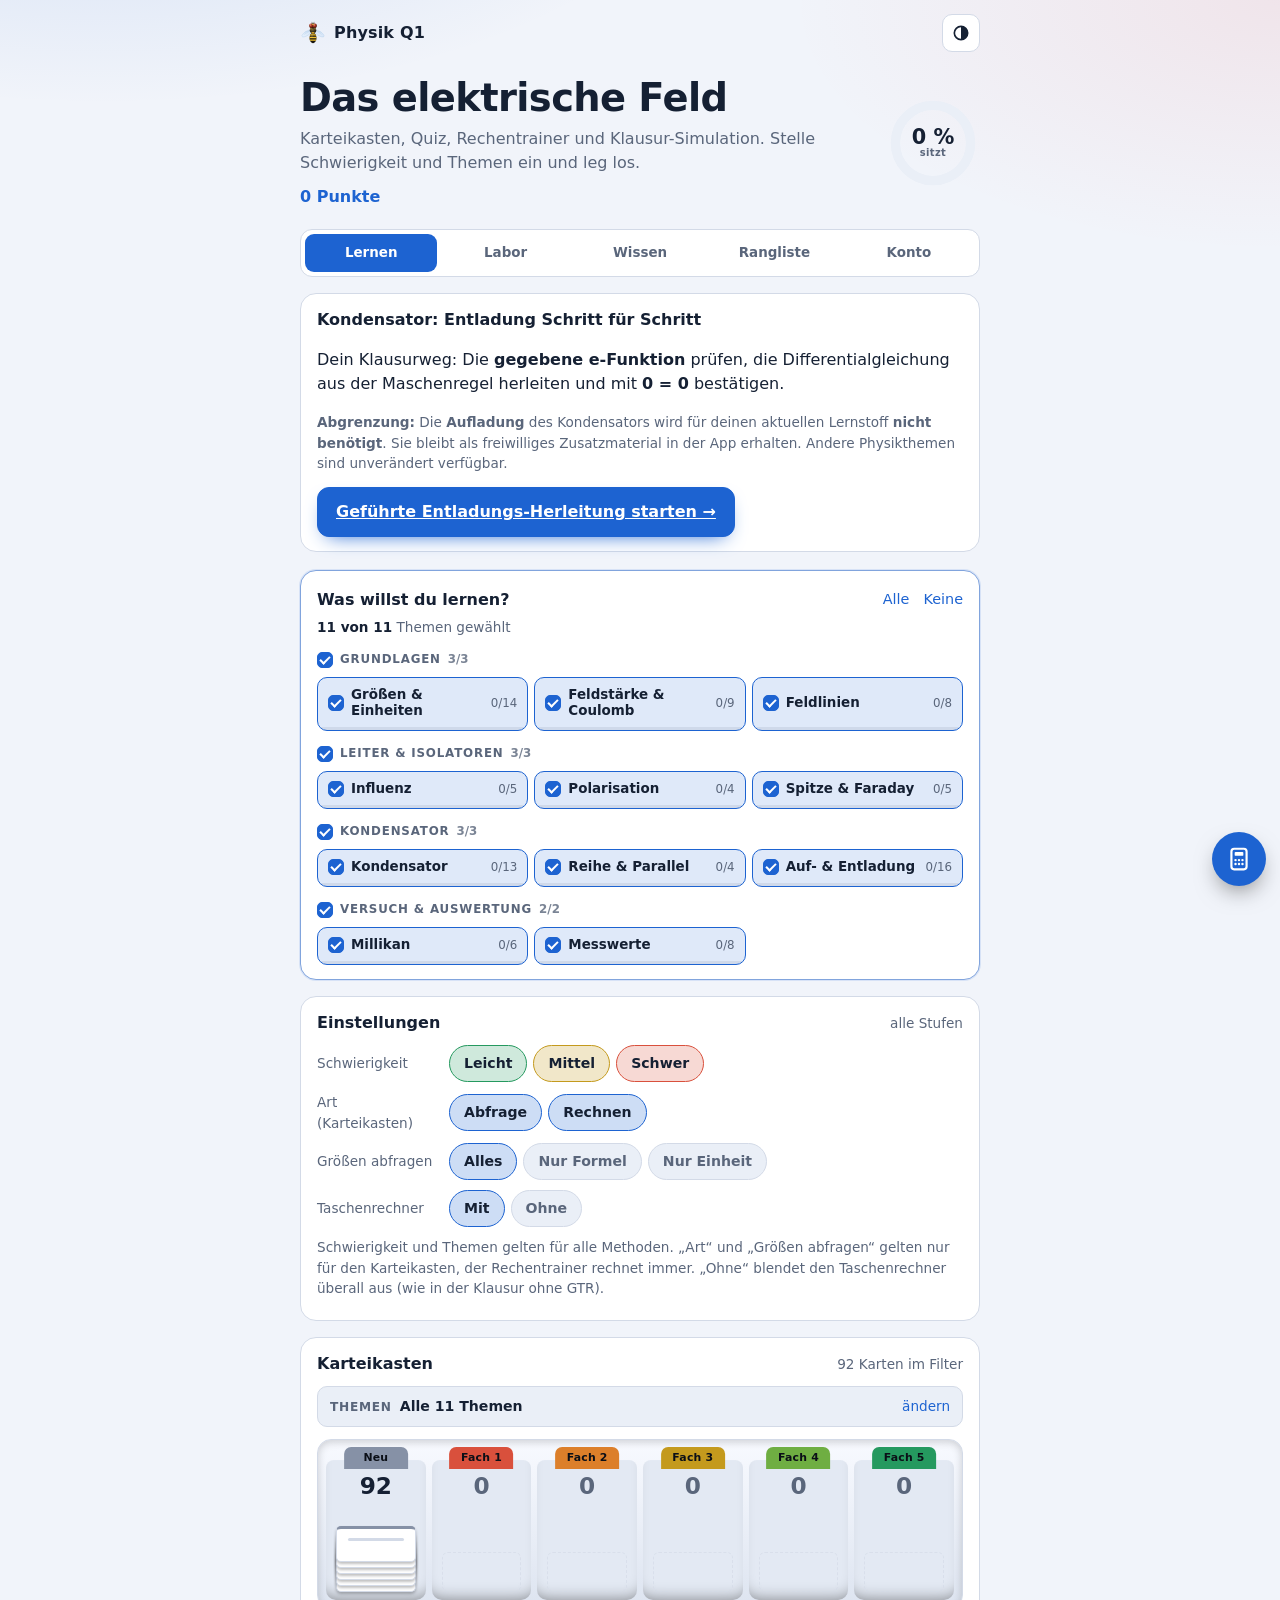
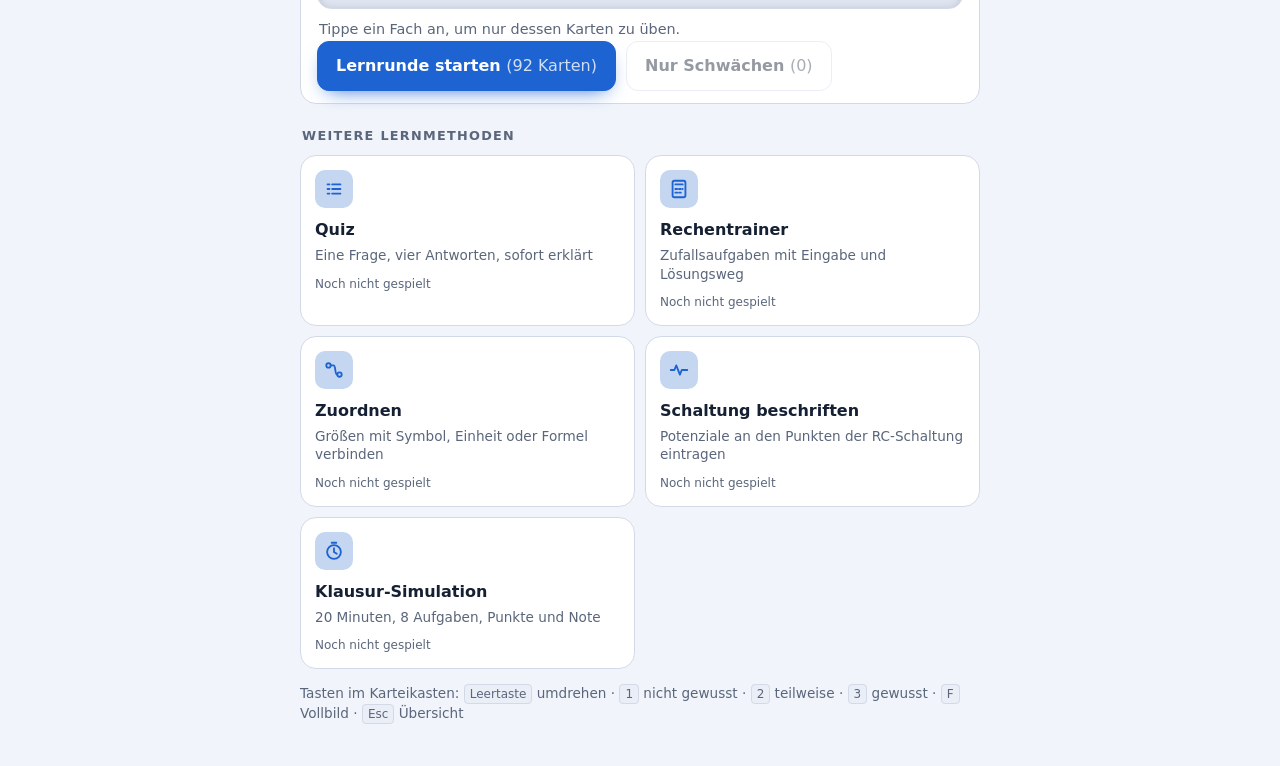
==== commit 13be64f2: "fix: restore all learning app tabs and add discharge-only guided lesson entry" ====
--- a/index.html
+++ b/index.html
@@ -3,127 +3,508 @@
 <head>
   <meta charset="UTF-8">
   <meta name="viewport" content="width=device-width, initial-scale=1, viewport-fit=cover">
-  <meta name="theme-color" content="#101724">
-  <meta name="description" content="Kondensatorentladung für Physik LK: Differentialgleichung Schritt für Schritt herleiten, die e-Funktion überprüfen und typische Fragen verstehen.">
-  <title>Kondensatorentladung – Physik LK Lernweg</title>
+  <meta name="theme-color" content="#0b0f17">
+  <meta name="description" content="Lernapp zum elektrischen Feld (Physik Q1): Karteikasten, Quiz, Rechentrainer, Zuordnen, Klausur-Simulation und Kernübersichten.">
+  <title>Physik Q1 – Elektrisches Feld</title>
+  <link rel="manifest" href="manifest.webmanifest">
   <link rel="icon" href="icon.svg" type="image/svg+xml">
-  <link rel="manifest" href="manifest.webmanifest">
   <link rel="stylesheet" href="vendor/katex/katex.min.css">
-  <link rel="stylesheet" href="css/entladung.css">
+  <link rel="stylesheet" href="css/style.css">
 </head>
 <body>
-<header class="app-header">
-  <div class="head-inner">
-    <div class="brand"><span class="mark" aria-hidden="true">∿</span><span>Kondensatorentladung<span class="head-sub">Physik LK · ein Thema, ein Lernziel</span></span></div>
-    <button class="head-action" id="home-brand" type="button" aria-label="Zum Beginn des Lernwegs">Zum Anfang ↑</button>
+  <div id="splash" class="splash" role="status" aria-label="App wird geladen">
+    <div class="splash-in">
+      <div class="fly-wrap"><svg class="hfly" viewBox="0 0 64 64" aria-hidden="true">
+  <defs>
+    <radialGradient id="flyEyeS" cx="35%" cy="30%" r="75%"><stop offset="0" stop-color="#d9644a"/><stop offset=".55" stop-color="#9a2f1d"/><stop offset="1" stop-color="#4d140b"/></radialGradient>
+    <radialGradient id="flyThxS" cx="40%" cy="35%" r="70%"><stop offset="0" stop-color="#7a6a3a"/><stop offset=".6" stop-color="#3f3620"/><stop offset="1" stop-color="#1f1a10"/></radialGradient>
+    <linearGradient id="flyWingS" x1="0" x2="1"><stop offset="0" stop-color="#e9f4ff" stop-opacity=".75"/><stop offset="1" stop-color="#bcd9f5" stop-opacity=".35"/></linearGradient>
+    <clipPath id="flyAbdS"><ellipse cx="32" cy="44" rx="8.6" ry="13"/></clipPath>
+  </defs>
+  <path class="blur" d="M28 25 L6 18 Q2 34 10 46 Z" fill="#cfe5ff" opacity=".22"/>
+  <path class="blur" d="M36 25 L58 18 Q62 34 54 46 Z" fill="#cfe5ff" opacity=".22"/>
+  <ellipse cx="32" cy="44" rx="8.6" ry="13" fill="#17140d"/>
+  <g clip-path="url(#flyAbdS)" fill="#f2c230">
+    <rect x="22" y="35" width="20" height="3.4" rx="1"/>
+    <rect x="22" y="41.5" width="20" height="3.4" rx="1"/>
+    <rect x="22" y="48" width="20" height="3" rx="1"/>
+  </g>
+  <ellipse cx="29.5" cy="39" rx="2.2" ry="5" fill="#fff" opacity=".12"/>
+  <g class="wing wl">
+    <ellipse cx="17" cy="33" rx="14" ry="5.2" transform="rotate(-32 17 33)" fill="url(#flyWingS)" stroke="#9cc2e6" stroke-width=".7"/>
+    <path d="M28 25 L9 36 M24 27 L12 30" stroke="#8fb3d6" stroke-width=".5" fill="none"/>
+  </g>
+  <g class="wing wr">
+    <ellipse cx="47" cy="33" rx="14" ry="5.2" transform="rotate(32 47 33)" fill="url(#flyWingS)" stroke="#9cc2e6" stroke-width=".7"/>
+    <path d="M36 25 L55 36 M40 27 L52 30" stroke="#8fb3d6" stroke-width=".5" fill="none"/>
+  </g>
+  <ellipse cx="32" cy="25" rx="8" ry="7.2" fill="url(#flyThxS)"/>
+  <ellipse cx="32" cy="31.5" rx="4.2" ry="2.1" fill="#d9a72a"/>
+  <path d="M25.5 22.5 Q27 20 29 21 M38.5 22.5 Q37 20 35 21" stroke="#e8c547" stroke-width="1.2" fill="none" stroke-linecap="round"/>
+  <ellipse cx="32" cy="14.5" rx="8.4" ry="6" fill="#2a2214"/>
+  <ellipse cx="27.6" cy="14" rx="5" ry="5.6" fill="url(#flyEyeS)"/>
+  <ellipse cx="36.4" cy="14" rx="5" ry="5.6" fill="url(#flyEyeS)"/>
+  <ellipse cx="32" cy="10.4" rx="2.2" ry="1.6" fill="#e8c547"/>
+  <circle cx="26.2" cy="12.2" r="1.1" fill="#fff" opacity=".7"/><circle cx="35" cy="12.2" r="1.1" fill="#fff" opacity=".7"/>
+  <path d="M30.6 9 L29.4 5.6 M33.4 9 L34.6 5.6" stroke="#2a2214" stroke-width="1.1" stroke-linecap="round"/>
+</svg><div class="fly-shadow"></div></div>
+      <p class="splash-title">Physik Q1</p>
+      <p class="splash-sub">Schwebfliegen schlagen bis zu 300-mal pro Sekunde mit den Flügeln.</p>
+    </div>
   </div>
-</header>
-<main>
-  <section class="hero" aria-labelledby="hero-title">
-    <div>
-      <p class="eyebrow">Klausurtraining · Entladung</p>
-      <h1 id="hero-title">Von der gegebenen e-Funktion zum Beweis.</h1>
-      <p>Du kennst die Formel mit e schon. Hier leitest du selbst die Differentialgleichung aus der Schaltung her und zeigst durch Einsetzen, dass die Formel sie erfüllt. Ohne unnötige Themen zum Aufladen oder lange Integralrechnung.</p>
-    </div>
-    <div class="formula-hero">
-      <small>Gegeben · die Entladungsfunktion</small>
-      <div class="equation" id="hero-formula">Q(t) = Q₀ · e^(−t/(RC))</div>
-      <p>Das ist <b>nicht</b> die Differentialgleichung. Genau diese Unterscheidung wirst du hier verstehen.</p>
-    </div>
-  </section>
-  <nav class="mode-nav" aria-label="Lernbereiche">
-    <button type="button" data-mode="weg" aria-selected="true">① Schritt für Schritt</button>
-    <button type="button" data-mode="karten" aria-selected="false">② Lernkarten</button>
-    <button type="button" data-mode="fragen" aria-selected="false">③ Meine Fragen</button>
-  </nav>
-
-  <section class="mode-panel" data-panel="weg" aria-label="Geführte Herleitung">
-    <div class="workspace">
-      <aside class="steps" aria-label="Schritte der Herleitung">
-        <h2>Dein Rechenweg</h2>
-        <ol class="step-list" id="step-list"></ol>
-      </aside>
-      <div>
-        <article class="lesson-card">
-          <div class="lesson-meta"><span id="step-counter">Schritt 1 von 11</span><span id="done-counter">0 verstanden</span></div>
-          <div class="meter" aria-label="Lernfortschritt"><div class="meter-fill" id="meter-fill"></div></div>
-          <h2 id="lesson-title"></h2>
-          <p class="lesson-lead" id="lesson-lead"></p>
-          <div class="math-panel" id="equations" aria-label="Rechenschritte"></div>
-          <p class="reason" id="reason"></p>
-          <section class="challenge" aria-labelledby="challenge-title">
-            <p class="challenge-label">Kurz prüfen, ob du es verstanden hast</p>
-            <h3 id="challenge-title"></h3>
-            <div class="options" id="options" role="group" aria-label="Antwortmöglichkeiten"></div>
-            <p id="feedback" class="feedback" role="status" aria-live="polite" hidden></p>
-            <details class="tip" id="hint-detail"><summary>Ich komme nicht weiter – kleiner Hinweis</summary><p id="hint-text"></p></details>
-          </section>
-          <div class="lesson-actions">
-            <button id="prev" type="button" class="btn ghost">← Zurück</button>
-            <button id="next" type="button" class="btn primary" disabled>Nächster Schritt →</button>
-          </div>
-          <div class="complete" id="complete" role="status">✓ Du hast alle Schritte bearbeitet. Teste dich jetzt mit den Lernkarten, ohne die Erklärung anzusehen.</div>
-        </article>
-        <div class="box">
-          <h2>Einmal allein auf dem Blatt</h2>
-          <p>Schreibe ohne Vorlage: <b>Maschenregel → Einsetzen → I = Q̇ → mit C multiplizieren → umstellen → gegebene Funktion ableiten → einsetzen → 0 = 0.</b> Nicht nur die Antwort wiedererkennen, sondern jeden Übergang selbst rechnen.</p>
-          <button class="btn ghost" id="restart" type="button">Lernweg von vorn beginnen</button>
-        </div>
-      </div>
-    </div>
-  </section>
-
-  <section class="mode-panel" data-panel="karten" aria-label="Lernkarten" hidden>
-    <div class="box">
-      <p class="eyebrow">Aktives Wiederholen</p>
-      <h2>Die Fragen aus deinem Lernweg</h2>
-      <p>Erst laut beantworten, dann aufdecken. Das bewertet nicht automatisch deine Antwort – entscheide selbst, ob du sie wirklich wusstest.</p>
-      <div class="cards-wrap">
-        <div>
-          <button class="flashcard" id="flashcard" type="button" aria-label="Lernkarte umdrehen">
-            <small id="flashcard-face">Frage</small>
-            <strong id="flashcard-content"></strong>
-            <small>Tippen zum Umdrehen ↻</small>
+    <header class="top">
+    <button id="btn-home" class="brand" type="button" aria-label="Zur Übersicht">
+      <span class="brand-mark" aria-hidden="true"><svg class="hfly" width="26" height="26" viewBox="0 0 64 64" aria-hidden="true">
+  <defs>
+    <radialGradient id="flyEyeH" cx="35%" cy="30%" r="75%"><stop offset="0" stop-color="#d9644a"/><stop offset=".55" stop-color="#9a2f1d"/><stop offset="1" stop-color="#4d140b"/></radialGradient>
+    <radialGradient id="flyThxH" cx="40%" cy="35%" r="70%"><stop offset="0" stop-color="#7a6a3a"/><stop offset=".6" stop-color="#3f3620"/><stop offset="1" stop-color="#1f1a10"/></radialGradient>
+    <linearGradient id="flyWingH" x1="0" x2="1"><stop offset="0" stop-color="#e9f4ff" stop-opacity=".75"/><stop offset="1" stop-color="#bcd9f5" stop-opacity=".35"/></linearGradient>
+    <clipPath id="flyAbdH"><ellipse cx="32" cy="44" rx="8.6" ry="13"/></clipPath>
+  </defs>
+  <path class="blur" d="M28 25 L6 18 Q2 34 10 46 Z" fill="#cfe5ff" opacity=".22"/>
+  <path class="blur" d="M36 25 L58 18 Q62 34 54 46 Z" fill="#cfe5ff" opacity=".22"/>
+  <ellipse cx="32" cy="44" rx="8.6" ry="13" fill="#17140d"/>
+  <g clip-path="url(#flyAbdH)" fill="#f2c230">
+    <rect x="22" y="35" width="20" height="3.4" rx="1"/>
+    <rect x="22" y="41.5" width="20" height="3.4" rx="1"/>
+    <rect x="22" y="48" width="20" height="3" rx="1"/>
+  </g>
+  <ellipse cx="29.5" cy="39" rx="2.2" ry="5" fill="#fff" opacity=".12"/>
+  <g class="wing wl">
+    <ellipse cx="17" cy="33" rx="14" ry="5.2" transform="rotate(-32 17 33)" fill="url(#flyWingH)" stroke="#9cc2e6" stroke-width=".7"/>
+    <path d="M28 25 L9 36 M24 27 L12 30" stroke="#8fb3d6" stroke-width=".5" fill="none"/>
+  </g>
+  <g class="wing wr">
+    <ellipse cx="47" cy="33" rx="14" ry="5.2" transform="rotate(32 47 33)" fill="url(#flyWingH)" stroke="#9cc2e6" stroke-width=".7"/>
+    <path d="M36 25 L55 36 M40 27 L52 30" stroke="#8fb3d6" stroke-width=".5" fill="none"/>
+  </g>
+  <ellipse cx="32" cy="25" rx="8" ry="7.2" fill="url(#flyThxH)"/>
+  <ellipse cx="32" cy="31.5" rx="4.2" ry="2.1" fill="#d9a72a"/>
+  <path d="M25.5 22.5 Q27 20 29 21 M38.5 22.5 Q37 20 35 21" stroke="#e8c547" stroke-width="1.2" fill="none" stroke-linecap="round"/>
+  <ellipse cx="32" cy="14.5" rx="8.4" ry="6" fill="#2a2214"/>
+  <ellipse cx="27.6" cy="14" rx="5" ry="5.6" fill="url(#flyEyeH)"/>
+  <ellipse cx="36.4" cy="14" rx="5" ry="5.6" fill="url(#flyEyeH)"/>
+  <ellipse cx="32" cy="10.4" rx="2.2" ry="1.6" fill="#e8c547"/>
+  <circle cx="26.2" cy="12.2" r="1.1" fill="#fff" opacity=".7"/><circle cx="35" cy="12.2" r="1.1" fill="#fff" opacity=".7"/>
+  <path d="M30.6 9 L29.4 5.6 M33.4 9 L34.6 5.6" stroke="#2a2214" stroke-width="1.1" stroke-linecap="round"/>
+</svg></span>
+      <span>Physik Q1</span>
+    </button>
+    <button id="btn-theme" class="icon-btn" type="button" aria-label="Hell/Dunkel umschalten"><svg viewBox="0 0 24 24" width="20" height="20" aria-hidden="true"><circle cx="12" cy="12" r="8" fill="none" stroke="currentColor" stroke-width="2"/><path d="M12 4a8 8 0 0 1 0 16z" fill="currentColor"/></svg></button>
+  </header>
+
+  <main>
+    <!-- Übersicht -->
+    <section id="screen-start" class="screen">
+      <div class="hero">
+        <div class="hero-text">
+          <p class="eyebrow" id="countdown"></p>
+          <h1>Das elektrische Feld</h1>
+          <p class="lead">Karteikasten, Quiz, Rechentrainer und Klausur-Simulation. Stelle Schwierigkeit und Themen ein und leg los.</p>
+          <p class="pts-line" id="pts-line"></p>
+        </div>
+        <div class="ring" id="ring" role="img" aria-label="Gesamtfortschritt"></div>
+      </div>
+
+      <nav class="tabs" role="tablist" aria-label="Bereiche">
+        <button type="button" class="tab-btn" role="tab" data-tab="learn">Lernen</button>
+        <button type="button" class="tab-btn" role="tab" data-tab="lab">Labor</button>
+        <button type="button" class="tab-btn" role="tab" data-tab="sheets">Wissen</button>
+        <button type="button" class="tab-btn" role="tab" data-tab="board">Rangliste</button>
+        <button type="button" class="tab-btn" role="tab" data-tab="more">Konto</button>
+      </nav>
+
+      <!-- Tab: Lernen -->
+      <div class="tabpane" id="tab-learn">
+        <section class="panel" aria-labelledby="discharge-path-title" style="margin-bottom:18px">
+          <div class="panel-head"><h2 id="discharge-path-title">Kondensator: Entladung Schritt für Schritt</h2></div>
+          <p>Dein Klausurweg: Die <b>gegebene e-Funktion</b> prüfen, die Differentialgleichung aus der Maschenregel herleiten und mit <b>0 = 0</b> bestätigen.</p>
+          <p class="fine"><b>Abgrenzung:</b> Die <b>Aufladung</b> des Kondensators wird für deinen aktuellen Lernstoff <b>nicht benötigt</b>. Sie bleibt als freiwilliges Zusatzmaterial in der App erhalten. Andere Physikthemen sind unverändert verfügbar.</p>
+          <div class="start-actions"><a class="btn primary" href="entladung.html">Geführte Entladungs-Herleitung starten →</a></div>
+        </section>
+        <div class="panel topics-panel" id="topics-panel">
+          <div class="panel-head">
+            <h2>Was willst du lernen?</h2>
+            <span class="mini-actions"><button type="button" id="sel-all" class="link">Alle</button><button type="button" id="sel-none" class="link">Keine</button></span>
+          </div>
+          <p class="topics-sum" id="topics-sel"></p>
+          <div id="topic-list" class="topic-groups"></div>
+        </div>
+
+        <div class="panel filter">
+          <div class="panel-head"><h2>Einstellungen</h2><span class="fine nomargin" id="filter-summary"></span></div>
+          <div class="frow">
+            <span class="flabel">Schwierigkeit</span>
+            <div class="chips" id="chips-level" role="group" aria-label="Schwierigkeit">
+              <button type="button" class="chip lvl-1" data-lvl="1" aria-pressed="true">Leicht</button>
+              <button type="button" class="chip lvl-2" data-lvl="2" aria-pressed="true">Mittel</button>
+              <button type="button" class="chip lvl-3" data-lvl="3" aria-pressed="true">Schwer</button>
+            </div>
+          </div>
+          <div class="frow">
+            <span class="flabel">Art (Karteikasten)</span>
+            <div class="chips" id="chips-kind" role="group" aria-label="Art der Karten">
+              <button type="button" class="chip" data-kind="abfrage" aria-pressed="true">Abfrage</button>
+              <button type="button" class="chip" data-kind="rechnen" aria-pressed="true">Rechnen</button>
+            </div>
+          </div>
+          <div class="frow">
+            <span class="flabel">Größen abfragen</span>
+            <div class="chips" id="chips-ask" role="group" aria-label="Was bei Größenkarten abgefragt wird">
+              <button type="button" class="chip" data-ask="alles" aria-pressed="true">Alles</button>
+              <button type="button" class="chip" data-ask="formel" aria-pressed="false">Nur Formel</button>
+              <button type="button" class="chip" data-ask="einheit" aria-pressed="false">Nur Einheit</button>
+            </div>
+          </div>
+          <div class="frow">
+            <span class="flabel">Taschenrechner</span>
+            <div class="chips" id="chips-calc" role="group" aria-label="Taschenrechner">
+              <button type="button" class="chip" data-calc="1" aria-pressed="true">Mit</button>
+              <button type="button" class="chip" data-calc="0" aria-pressed="false">Ohne</button>
+            </div>
+          </div>
+          <p class="fine tight">Schwierigkeit und Themen gelten für alle Methoden. „Art“ und „Größen abfragen“ gelten nur für den Karteikasten, der Rechentrainer rechnet immer. „Ohne“ blendet den Taschenrechner überall aus (wie in der Klausur ohne GTR).</p>
+        </div>
+
+        <div class="panel drawer-panel">
+          <div class="panel-head">
+            <h2>Karteikasten</h2>
+            <span class="fine nomargin" id="drawer-total"></span>
+          </div>
+          <button type="button" class="drawer-topics" id="drawer-topics"></button>
+          <div id="drawer" class="drawer"></div>
+          <p id="drawer-info" class="drawer-info"></p>
+          <div class="start-actions">
+            <button id="btn-start" class="btn primary" type="button">Lernrunde starten <span id="start-count" class="count"></span></button>
+            <button id="btn-weak" class="btn" type="button">Nur Schwächen <span id="weak-count" class="count"></span></button>
+          </div>
+        </div>
+
+        <h2 class="section-title">Weitere Lernmethoden</h2>
+        <div class="methods">
+          <button type="button" class="method" id="m-mc">
+            <span class="micon"><svg viewBox="0 0 24 24" width="22" height="22" aria-hidden="true"><path d="M5 7h2M5 12h2M5 17h2M10 7h9M10 12h9M10 17h9" stroke="currentColor" stroke-width="2" stroke-linecap="round" fill="none"/></svg></span>
+            <span class="mname">Quiz</span>
+            <span class="mdesc">Eine Frage, vier Antworten, sofort erklärt</span>
+            <span class="mstat" id="stat-mc"></span>
           </button>
-          <div class="card-actions">
-            <button type="button" class="btn" id="card-again" hidden>Nochmal</button>
-            <button type="button" class="btn primary" id="card-mark" hidden>Sitzt ✓</button>
-          </div>
-        </div>
-        <div class="card-side">
-          <div><div class="card-progress" id="flashcard-index"></div><b id="flashcard-known"></b></div>
-          <div><button class="btn ghost" id="card-prev" type="button">←</button> <button class="btn ghost" id="card-next" type="button">→</button></div>
-          <button type="button" class="btn" id="goto-lesson">Zum Rechenweg</button>
-        </div>
-      </div>
-    </div>
-  </section>
-
-  <section class="mode-panel" data-panel="fragen" aria-label="Häufige Fragen" hidden>
-    <article class="box">
-      <p class="eyebrow">Genau deine Stolperstellen</p>
-      <h2>Fragen, die beim Rechnen auftauchen</h2>
-      <div class="q-list">
-        <details><summary>Warum ist Q₀ keine Ableitung – und was bedeutet die Null?</summary><p>Q₀ (sprich „Q null“) ist die feste Anfangsladung bei t = 0; nicht e₀. In Q(t) = Q₀·e^(−t/(RC)) gilt dann Q(0) = Q₀·e⁰ = Q₀.</p></details>
-        <details><summary>Warum bleibt Q₀ beim Ableiten stehen, obwohl Konstanten zu null werden?</summary><p>Weil Q₀ mit einer Funktion multipliziert wird (Faktorregel). Wie bei (5·t²)′ = 5·2t. Mit der Produktregel käme 0·e^(...) + Q₀·(e^(...))′ heraus – der zweite Term bleibt.</p></details>
-        <details><summary>Woher kommt das k vor Q₀?</summary><p>Beim allgemeinen Ansatz Q₀·e^(kt) lautet die Ableitung k·Q₀·e^(kt), denn (kt)′ = k. Bei unserer bereits vorgegebenen Funktion steht statt k genau −1/(RC). Niemals k zusätzlich stehen lassen.</p></details>
-        <details><summary>Warum darf man überhaupt eine e-Funktion vermuten?</summary><p>Weil für die Entladung Q̇ = −Q/(RC) gilt: Die Änderungsrate ist proportional zum momentanen Q. Solche Zusammenhänge passen zu e^(kt), denn (e^(kt))′ = k·e^(kt). In deiner Aufgabe ist die e-Funktion aber bereits <b>gegeben</b>, du musst sie nur nachweisen.</p></details>
-        <details><summary>Warum ist I manchmal Q̇ und manchmal −Q̇?</summary><p>Weil die Stromrichtung eine Konvention ist. Zählst du den aus dem Kondensator fließenden Strom positiv, gilt I<sub>aus</sub> = −Q̇. Verwendest du den vorzeichenbehafteten Strom in der Maschenregel wie auf deinem Blatt, gilt I = Q̇ &lt; 0. Bei konsistenten Richtungen erhältst du dieselbe Entladung.</p></details>
-        <details><summary>Warum taucht das Minuszeichen auf?</summary><p>Aus RC·Q̇ + Q = 0 folgt durch Abziehen von Q: RC·Q̇ = −Q. Nach Division durch RC steht Q̇ = −Q/(RC). Die negative Änderungsrate beschreibt abnehmende Ladung.</p></details>
-        <details><summary>Ist −Q/(RC) dasselbe wie −(1/(RC))·Q?</summary><p>Ja. Allgemein gilt a/b = (1/b)·a. Beim Umstellen musst du also keine zusätzliche Regel für Differentialgleichungen lernen.</p></details>
-        <details><summary>Wo ist das e in der Differentialgleichung hin?</summary><p>Die Differentialgleichung Q̇ = −Q/(RC) ist eine Beziehung zwischen Funktion und Ableitung. Die konkrete Funktion Q(t) = Q₀·e^(−t/(RC)) erfüllt diese Beziehung – dort steht das e.</p></details>
-        <details><summary>Warum gibt es die Formeln mit Q und auch mit U?</summary><p>Weil Q = C·U gilt und C konstant ist. Dann ist Q̇ = C·U̇. Das führt von Q̇ = −Q/(RC) zu U̇ = −U/(RC). Die Lösungen Q₀e^(−t/(RC)) und U₀e^(−t/(RC)) haben denselben Verlauf.</p></details>
-        <details><summary>Was zeigt die Probe 0 = 0 wirklich?</summary><p>Sie zeigt, dass deine gegebene Funktion die hergeleitete Differentialgleichung erfüllt. Zusammen mit Q(0) = Q₀ ist sie damit die passende Entladungslösung. 0 = 0 bedeutet nicht, dass die Kondensatorladung von Anfang an null ist.</p></details>
-      </div>
-    </article>
-  </section>
-  <footer class="foot">
-    Fachlich abgeglichen mit <a href="https://www.leifiphysik.de/elektrizitaetslehre/kondensator-kapazitaet/ausblick/entladen-eines-kondensators-theorie" target="_blank" rel="noopener noreferrer">LEIFIphysik: Entladen eines Kondensators</a>
-    und <a href="https://openstax.org/books/university-physics-volume-2/pages/10-5-rc-circuits" target="_blank" rel="noopener noreferrer">OpenStax University Physics 2, § 10.5</a>.
-    <p>Modell: idealer Kondensator mit konstantem C, ohmscher Widerstand R, keine weitere Spannungsquelle im Entladekreis.</p>
-  </footer>
-</main>
-<script src="vendor/katex/katex.min.js"></script>
-<script src="js/entladung.js"></script>
+          <button type="button" class="method" id="m-trainer">
+            <span class="micon"><svg viewBox="0 0 24 24" width="22" height="22" aria-hidden="true"><rect x="5" y="3" width="14" height="18" rx="2" fill="none" stroke="currentColor" stroke-width="2"/><path d="M8 7h8M8 12h2M12 12h2M16 12h0M8 16h2M12 16h2" stroke="currentColor" stroke-width="2" stroke-linecap="round"/></svg></span>
+            <span class="mname">Rechentrainer</span>
+            <span class="mdesc">Zufallsaufgaben mit Eingabe und Lösungsweg</span>
+            <span class="mstat" id="stat-tr"></span>
+          </button>
+          <button type="button" class="method" id="m-match">
+            <span class="micon"><svg viewBox="0 0 24 24" width="22" height="22" aria-hidden="true"><circle cx="6" cy="7" r="2.4" fill="none" stroke="currentColor" stroke-width="2"/><circle cx="18" cy="17" r="2.4" fill="none" stroke="currentColor" stroke-width="2"/><path d="M8.4 7h3c3 0 1 10 4.2 10" stroke="currentColor" stroke-width="2" fill="none" stroke-linecap="round"/></svg></span>
+            <span class="mname">Zuordnen</span>
+            <span class="mdesc">Größen mit Symbol, Einheit oder Formel verbinden</span>
+            <span class="mstat" id="stat-match"></span>
+          </button>
+          <button type="button" class="method" id="m-label">
+            <span class="micon"><svg viewBox="0 0 24 24" width="22" height="22" aria-hidden="true"><path d="M3 12h4l2-5 4 10 2-5h6" stroke="currentColor" stroke-width="2" fill="none" stroke-linecap="round" stroke-linejoin="round"/></svg></span>
+            <span class="mname">Schaltung beschriften</span>
+            <span class="mdesc">Potenziale an den Punkten der RC-Schaltung eintragen</span>
+            <span class="mstat" id="stat-label"></span>
+          </button>
+          <button type="button" class="method" id="m-exam">
+            <span class="micon"><svg viewBox="0 0 24 24" width="22" height="22" aria-hidden="true"><circle cx="12" cy="13" r="7.5" fill="none" stroke="currentColor" stroke-width="2"/><path d="M12 9v4l3 2M9.5 3h5" stroke="currentColor" stroke-width="2" stroke-linecap="round" fill="none"/></svg></span>
+            <span class="mname">Klausur-Simulation</span>
+            <span class="mdesc">20 Minuten, 8 Aufgaben, Punkte und Note</span>
+            <span class="mstat" id="stat-exam"></span>
+          </button>
+        </div>
+        <p class="fine">Tasten im Karteikasten: <kbd>Leertaste</kbd> umdrehen · <kbd>1</kbd> nicht gewusst · <kbd>2</kbd> teilweise · <kbd>3</kbd> gewusst · <kbd>F</kbd> Vollbild · <kbd>Esc</kbd> Übersicht</p>
+      </div>
+
+      <!-- Tab: Labor -->
+      <div class="tabpane" id="tab-lab" hidden>
+        <p class="fine tight">Simulationen zum Ausprobieren. Verändere Werte und beobachte, was passiert.</p>
+        <div class="methods" id="sim-list"></div>
+      </div>
+
+      <!-- Tab: Übersichten -->
+      <div class="tabpane" id="tab-sheets" hidden>
+        <p class="fine tight">Kernübersichten: alles Wichtige pro Thema auf einer Seite, mit Formeln und Skizzen.</p>
+        <ul id="sheet-list" class="sheet-list"></ul>
+      </div>
+
+      <!-- Tab: Rangliste -->
+      <div class="tabpane" id="tab-board" hidden>
+        <div class="panel">
+          <div class="panel-head"><h2>Rangliste</h2><button type="button" id="board-refresh" class="link">Aktualisieren</button></div>
+          <div class="seg" id="board-mode" role="group" aria-label="Wertung">
+            <button type="button" data-mode="day" aria-pressed="true">Heute</button>
+            <button type="button" data-mode="all" aria-pressed="false">Gesamt</button>
+          </div>
+          <div class="me-card" id="board-me" hidden>
+            <div class="me-top"><b id="me-rank"></b><span id="me-title"></span></div>
+            <div class="bar big"><i id="me-bar"></i></div>
+            <p class="fine tight" id="me-next"></p>
+            <ul class="me-parts" id="me-parts"></ul>
+          </div>
+          <ol id="board-list" class="board"></ol>
+          <p class="fine tight" id="board-note"></p>
+        </div>
+        <div class="panel">
+          <h2>So gibt es Punkte</h2>
+          <ul class="rules">
+            <li>Karteikasten (zählt am meisten): Fach 1 = 1, Fach 2 = 2, Fach 3 = 4, Fach 4 = 7, Fach 5 = 10 Punkte pro Karte. Wer Karten wirklich behält, kommt am weitesten.</li>
+            <li>Heute: In „Heute“ zählen nur die Punkte, die du seit Mitternacht (deutsche Zeit) gesammelt hast. Jeden Tag geht es bei 0 los.</li>
+            <li>Wiederholung: Wer dieselbe Frage, Aufgabe, Schaltung oder Zuordnung ein weiteres Mal richtig löst, bekommt nur noch ein Viertel der Punkte.</li>
+            <li>Quiz: 1 Punkt pro richtige Antwort (bis 150)</li>
+            <li>Rechentrainer: 2 Punkte pro richtige Aufgabe (bis 75 Aufgaben)</li>
+            <li>Schaltung beschriften: 3 Punkte pro komplett richtige Schaltung (bis 10)</li>
+            <li>Zuordnen: 1 Punkt pro Runde (bis 20)</li>
+            <li>Klausur-Simulation: 4 Punkte pro Notenpunkt deines besten Versuchs (bis 60)</li>
+          </ul>
+          <p class="fine tight">Ab einer Punktzahl bekommst du einen neuen Titel. Alle Konten stehen automatisch in der Liste; ausblenden geht unter „Konto“.</p>
+        </div>
+      </div>
+
+      <!-- Tab: Konto -->
+      <div class="tabpane" id="tab-more" hidden>
+        <div class="panel" id="sync-panel">
+          <div class="panel-head"><h2>Konto</h2></div>
+          <div id="sync-off">
+            <p class="fine tight">Mit einem Konto wird dein Fortschritt auf allen Geräten gespeichert und du erscheinst in der Rangliste. Keine E-Mail nötig.</p>
+            <div class="seg acct-seg" role="tablist">
+              <button type="button" data-acct="login" aria-pressed="true">Anmelden</button>
+              <button type="button" data-acct="register" aria-pressed="false">Registrieren</button>
+            </div>
+            <form id="form-login" class="acct-form">
+              <input id="login-user" type="text" maxlength="20" autocomplete="username" autocapitalize="off" spellcheck="false" placeholder="Benutzername" aria-label="Benutzername">
+              <input id="login-pw" type="password" maxlength="72" autocomplete="current-password" placeholder="Passwort" aria-label="Passwort">
+              <button type="submit" class="btn primary">Anmelden</button>
+            </form>
+            <form id="form-register" class="acct-form" hidden>
+              <input id="reg-user" type="text" maxlength="20" autocomplete="username" autocapitalize="off" spellcheck="false" placeholder="Benutzername (1–20 Zeichen)" aria-label="Benutzername">
+              <input id="reg-pw" type="password" maxlength="72" autocomplete="new-password" placeholder="Passwort (mindestens 1 Zeichen)" aria-label="Passwort">
+              <input id="reg-pw2" type="password" maxlength="72" autocomplete="new-password" placeholder="Passwort wiederholen" aria-label="Passwort wiederholen">
+              <button type="submit" class="btn primary">Konto erstellen</button>
+              <p class="fine tight">Merke dir dein Passwort gut. Ohne E-Mail kann es nicht per Link zurückgesetzt werden.</p>
+            </form>
+            <details class="legacy">
+              <summary>Ich habe noch einen alten Lerncode</summary>
+              <div class="row">
+                <input id="sync-code" type="text" maxlength="12" placeholder="z. B. K7M2-QX9P" autocomplete="off" autocapitalize="characters" spellcheck="false" aria-label="Lerncode">
+                <button type="button" id="sync-join" class="btn">Verbinden</button>
+              </div>
+            </details>
+          </div>
+          <div id="sync-on" hidden>
+            <p class="sync-who"><b id="sync-who"></b></p>
+            <label class="toggle"><input type="checkbox" id="board-opt" checked> In der Rangliste anzeigen</label>
+            <details id="setlogin">
+              <summary id="setlogin-sum">Passwort oder Benutzername ändern</summary>
+              <form id="form-setlogin" class="acct-form">
+                <input id="set-user" type="text" maxlength="20" autocomplete="username" autocapitalize="off" spellcheck="false" placeholder="Benutzername" aria-label="Benutzername">
+                <input id="set-pw" type="password" maxlength="72" autocomplete="new-password" placeholder="Neues Passwort" aria-label="Neues Passwort">
+                <input id="set-pw2" type="password" maxlength="72" autocomplete="new-password" placeholder="Neues Passwort wiederholen" aria-label="Neues Passwort wiederholen">
+                <button type="submit" class="btn">Speichern</button>
+              </form>
+            </details>
+            <button type="button" id="sync-leave" class="link danger">Abmelden</button>
+          </div>
+          <p class="fine tight" id="sync-status" role="status"></p>
+        </div>
+
+        <div class="panel" id="deleted-panel">
+          <div class="panel-head"><h2>Gelöschte Karten</h2></div>
+          <p class="fine tight" id="deleted-empty">Noch nichts gelöscht.</p>
+          <ul id="deleted-list" class="deleted-list"></ul>
+        </div>
+
+        <div class="panel exam">
+          <h2>Klausur</h2>
+          <ul>
+            <li>Messwerttabelle erstellen · Mittelwert · Diagramme zeichnen</li>
+            <li>Formelsammlung: <b>S. 23, 24, 25, 27</b></li>
+          </ul>
+        </div>
+        <p class="fine"><button type="button" id="btn-reset" class="link danger">Lernfortschritt zurücksetzen</button></p>
+      </div>
+    </section>
+
+    <!-- Karteikasten: Quiz -->
+    <section id="screen-quiz" class="screen" hidden>
+      <div class="quizbar">
+        <button type="button" id="btn-quit" class="link">← Übersicht</button>
+        <div id="mini-drawer" class="drawer mini" aria-label="Karteikasten"></div>
+        <button type="button" id="btn-fs" class="icon-btn small" aria-label="Vollbild">
+          <svg viewBox="0 0 24 24" width="18" height="18" aria-hidden="true"><path d="M4 9V4h5M20 9V4h-5M4 15v5h5M20 15v5h-5" fill="none" stroke="currentColor" stroke-width="2" stroke-linecap="round" stroke-linejoin="round"/></svg>
+        </button>
+      </div>
+      <div class="progress" role="progressbar" aria-valuemin="0" aria-valuemax="100" aria-valuenow="0" id="progress"><div id="progress-bar"></div></div>
+      <p class="left"><span id="cards-left">0</span> offen</p>
+
+      <div class="card-wrap">
+        <div id="card" class="card" tabindex="0" aria-label="Karteikarte, Leertaste zum Umdrehen">
+          <div class="card-inner">
+            <div class="face front">
+              <div class="face-head"><span class="tag"><i class="dot"></i><span id="front-tag"></span></span><span class="chips-r"><span class="lvlchip" id="front-lvl"></span><span class="boxchip" id="front-box"></span></span></div>
+              <div id="front-body" class="front-body"></div>
+              <p class="flip-hint">Tippen zum Aufdecken</p>
+            </div>
+            <div class="face back">
+              <div class="face-head"><span class="tag"><i class="dot"></i><span id="back-tag"></span></span><span class="chips-r"><span class="lvlchip" id="back-lvl"></span><span class="boxchip" id="back-box"></span></span></div>
+              <div id="back-body" class="back-body"></div>
+            </div>
+          </div>
+        </div>
+      </div>
+
+      <div id="rating" class="rating" aria-hidden="true">
+        <button type="button" class="btn r-wrong" data-rate="wrong"><kbd>1</kbd> Wusste ich nicht</button>
+        <button type="button" class="btn r-partial" data-rate="partial"><kbd>2</kbd> Teilweise</button>
+        <button type="button" class="btn r-right" data-rate="correct"><kbd>3</kbd> Wusste ich</button>
+      </div>
+      <div class="cardtools" id="cardtools">
+        <button type="button" class="tool" id="del-me"><svg viewBox="0 0 24 24" width="15" height="15" aria-hidden="true"><path d="M5 7h14M10 7V4h4v3M7 7l1 13h8l1-13" fill="none" stroke="currentColor" stroke-width="2" stroke-linecap="round" stroke-linejoin="round"/></svg> Nur für mich löschen</button>
+        <button type="button" class="tool danger" id="del-all"><svg viewBox="0 0 24 24" width="15" height="15" aria-hidden="true"><path d="M5 7h14M10 7V4h4v3M7 7l1 13h8l1-13" fill="none" stroke="currentColor" stroke-width="2" stroke-linecap="round" stroke-linejoin="round"/></svg> Für alle löschen</button>
+      </div>
+    </section>
+
+    <!-- Karteikasten: Ende -->
+    <section id="screen-end" class="screen" hidden>
+      <div class="hero center">
+        <h1>Runde geschafft</h1>
+        <p class="lead" id="end-summary"></p>
+      </div>
+      <div class="panel drawer-panel">
+        <div class="panel-head"><h2>So liegen deine Karten jetzt</h2></div>
+        <div id="end-drawer" class="drawer"></div>
+      </div>
+      <div class="start-actions">
+        <button id="btn-again" class="btn primary" type="button">Nochmal dieselben Themen</button>
+        <button id="btn-end-weak" class="btn" type="button">Nur Schwächen</button>
+        <button id="btn-end-home" class="btn" type="button">Zur Übersicht</button>
+      </div>
+    </section>
+
+    <!-- Quiz / Rechentrainer / Klausur: eine Aufgabe nach der anderen -->
+    <section id="screen-task" class="screen" hidden>
+      <div class="quizbar">
+        <button type="button" id="task-quit" class="link">← Übersicht</button>
+        <span id="task-title" class="task-title"></span>
+        <span id="task-timer" class="timer" hidden></span>
+      </div>
+      <div class="progress"><div id="task-progress-bar"></div></div>
+      <p class="left" id="task-count"></p>
+      <div class="panel task-card">
+        <div class="face-head"><span class="tag"><i class="dot" id="task-dot"></i><span id="task-tag"></span></span><span class="lvlchip" id="task-lvl"></span></div>
+        <div id="task-q" class="task-q"></div>
+        <div id="task-opts" class="opts"></div>
+        <form id="task-form" class="ansrow" hidden>
+          <input id="task-input" type="text" inputmode="decimal" autocomplete="off" autocapitalize="off" spellcheck="false" placeholder="Ergebnis" aria-label="Ergebnis">
+          <span id="task-unit" class="unit"></span>
+          <button type="submit" class="btn primary" id="task-check">Prüfen</button>
+        </form>
+        <div id="task-fb" class="fb" hidden></div>
+        <div class="cardtools" id="task-tools" hidden>
+          <button type="button" class="tool" id="tdel-me">Nur für mich löschen</button>
+          <button type="button" class="tool danger" id="tdel-all">Für alle löschen</button>
+        </div>
+      </div>
+      <div class="start-actions">
+        <button type="button" id="task-next" class="btn primary" hidden>Weiter</button>
+        <button type="button" id="task-giveup" class="btn" hidden>Lösung zeigen</button>
+      </div>
+    </section>
+
+    <!-- Zuordnen -->
+    <section id="screen-match" class="screen" hidden>
+      <div class="quizbar">
+        <button type="button" id="match-quit" class="link">← Übersicht</button>
+        <span id="match-title" class="task-title"></span>
+      </div>
+      <div class="progress"><div id="match-progress-bar"></div></div>
+      <p class="left" id="match-count"></p>
+      <div class="panel">
+        <p class="fine tight" id="match-hint"></p>
+        <div class="match">
+          <div id="match-left" class="mcol"></div>
+          <div id="match-right" class="mcol"></div>
+        </div>
+      </div>
+      <div class="start-actions" id="match-actions" hidden>
+        <button type="button" id="match-next" class="btn primary">Nächste Runde</button>
+        <button type="button" id="match-home" class="btn">Zur Übersicht</button>
+      </div>
+    </section>
+
+    <!-- Ergebnis (Quiz, Trainer, Klausur) -->
+    <section id="screen-result" class="screen" hidden>
+      <div class="hero center">
+        <h1 id="result-title">Geschafft</h1>
+        <p class="lead" id="result-sub"></p>
+      </div>
+      <div class="panel" id="result-score" hidden></div>
+      <div class="panel" id="result-review" hidden></div>
+      <div class="start-actions">
+        <button id="result-again" class="btn primary" type="button">Nochmal</button>
+        <button id="result-home" class="btn" type="button">Zur Übersicht</button>
+      </div>
+    </section>
+
+    <!-- Simulation -->
+    <section id="screen-sim" class="screen" hidden>
+      <div class="quizbar">
+        <button type="button" id="sim-back" class="link">← Labor</button>
+        <span id="sim-title" class="task-title"></span>
+        <button type="button" id="sim-sheet" class="link">Übersicht</button>
+      </div>
+      <div id="sim-host" class="sim-host"></div>
+    </section>
+
+    <!-- Schaltung beschriften -->
+    <section id="screen-label" class="screen" hidden>
+      <div class="quizbar">
+        <button type="button" id="label-quit" class="link">← Übersicht</button>
+        <span class="task-title">Schaltung beschriften</span>
+        <span class="grow"></span>
+      </div>
+      <div class="progress"><div id="label-progress-bar"></div></div>
+      <p class="left" id="label-count"></p>
+      <div id="label-host"></div>
+    </section>
+
+    <!-- Kernübersicht -->
+    <section id="screen-sheet" class="screen" hidden>
+      <div class="quizbar">
+        <button type="button" id="sheet-back" class="link">← Übersichten</button>
+        <span class="grow"></span>
+        <button type="button" id="sheet-prev" class="icon-btn small" aria-label="Vorheriges Thema">‹</button>
+        <button type="button" id="sheet-next" class="icon-btn small" aria-label="Nächstes Thema">›</button>
+      </div>
+      <article class="panel sheet">
+        <h2 id="sheet-title" class="sheet-title"></h2>
+        <p class="fine tight" id="sheet-sub"></p>
+        <div id="sheet-body" class="sheet-body"></div>
+        <div id="sheet-dia" class="dia-grid"></div>
+      </article>
+      <div class="start-actions">
+        <button type="button" id="sheet-practice" class="btn primary">Karten zu diesem Thema üben</button>
+        <button type="button" id="sheet-print" class="btn">Drucken</button>
+      </div>
+    </section>
+  </main>
+  <canvas id="confetti" aria-hidden="true"></canvas>
+
+  <script src="vendor/katex/katex.min.js"></script>
+  <script src="vendor/katex/auto-render.min.js"></script>
+  <script src="js/config.js"></script>
+  <script src="js/cards.js"></script>
+  <script src="js/diagrams.js"></script>
+  <script src="js/trainer.js"></script>
+  <script src="js/quiz.js"></script>
+  <script src="js/sheets.js"></script>
+  <script src="js/calculator.js"></script>
+  <script src="js/app.js"></script>
+  <script src="js/methods.js"></script>
+  <script src="js/gfx.js"></script>
+  <script src="js/sims.js"></script>
+  <script src="js/sims2.js"></script>
+  <script src="js/sims3.js"></script>
+  <script src="js/sims4.js"></script>
 </body>
 </html>
--- a/css/style.css
+++ b/css/style.css
@@ -0,0 +1,706 @@
+/* Layout: eine Spalte; oben der Karteikasten, darunter Themen. Dunkel ist Standard (Lernen am Abend). */
+:root {
+  color-scheme: dark;
+  --bg: #0b0f17;
+  --surface: #151b26;
+  --surface-2: #1c2431;
+  --border: #29334a;
+  --fg: #e8ecf3;
+  --fg-dim: #97a2b5;
+  --accent: #5aa9ff;
+  --accent-ink: #06121f;
+  --ok: #3fb57a;
+  --warn: #d9a441;
+  --bad: #e5604d;
+  --line: #7fb8ff;
+  --pos: #e5484d;
+  --neg: #3e7bff;
+  --glow: color-mix(in srgb, var(--accent) 16%, transparent);
+  --b0: #7a869b;  /* Neu */
+  --b1: #e5604d;  /* Fach 1 */
+  --b2: #e8913f;
+  --b3: #d9b341;
+  --b4: #8cc760;
+  --b5: #3fb57a;
+  --slot-bg: #101620;
+  --drawer-top: #1b2331;
+  --drawer-bot: #121823;
+  --radius: 16px;
+  --shadow: 0 14px 34px rgba(0, 0, 0, .4);
+  --font: system-ui, -apple-system, "Segoe UI", Roboto, "Helvetica Neue", Arial, sans-serif;
+}
+@media (prefers-color-scheme: light) {
+  :root:not([data-theme="dark"]) {
+    color-scheme: light;
+    --bg: #f1f4fa; --surface: #ffffff; --surface-2: #eaeff7; --border: #d3dae7;
+    --fg: #152033; --fg-dim: #5a667b; --accent: #1d63d1; --accent-ink: #ffffff;
+    --ok: #1f8a57; --warn: #a56d00; --bad: #c4432f; --line: #2a63b8;
+    --b0: #8691a6; --b1: #d9503c; --b2: #dc7f2a; --b3: #c49a1d; --b4: #6fae42; --b5: #25995f;
+    --slot-bg: #e3e9f3; --drawer-top: #f8faff; --drawer-bot: #dde4f0;
+    --shadow: 0 14px 34px rgba(20, 30, 60, .14);
+  }
+}
+:root[data-theme="light"] {
+  color-scheme: light;
+  --bg: #f1f4fa; --surface: #ffffff; --surface-2: #eaeff7; --border: #d3dae7;
+  --fg: #152033; --fg-dim: #5a667b; --accent: #1d63d1; --accent-ink: #ffffff;
+  --ok: #1f8a57; --warn: #a56d00; --bad: #c4432f; --line: #2a63b8;
+  --b0: #8691a6; --b1: #d9503c; --b2: #dc7f2a; --b3: #c49a1d; --b4: #6fae42; --b5: #25995f;
+  --slot-bg: #e3e9f3; --drawer-top: #f8faff; --drawer-bot: #dde4f0;
+  --shadow: 0 14px 34px rgba(20, 30, 60, .14);
+}
+
+* { box-sizing: border-box; }
+html { -webkit-text-size-adjust: 100%; }
+body {
+  margin: 0; color: var(--fg); font-family: var(--font);
+  background-color: var(--bg);
+  background-image: radial-gradient(900px 420px at 8% -8%, var(--glow), transparent 70%),
+                    radial-gradient(700px 360px at 100% 0%, color-mix(in srgb, var(--pos) 9%, transparent), transparent 70%);
+  background-repeat: no-repeat;
+  font-size: 16px; line-height: 1.5; min-height: 100vh;
+  padding-left: max(16px, env(safe-area-inset-left, 0px));
+  padding-right: max(16px, env(safe-area-inset-right, 0px));
+  padding-top: env(safe-area-inset-top, 0px);
+  padding-bottom: max(28px, env(safe-area-inset-bottom, 0px));
+}
+button { font: inherit; color: inherit; }
+kbd { font: 12px/1 var(--font); background: var(--surface-2); border: 1px solid var(--border); border-radius: 4px; padding: 2px 5px; color: var(--fg-dim); }
+:focus-visible { outline: 2px solid var(--accent); outline-offset: 2px; }
+
+.top, main { max-width: 680px; margin: 0 auto; }
+.top { display: flex; align-items: center; justify-content: space-between; padding-block: 14px; }
+.brand { display: inline-flex; align-items: center; gap: 8px; background: none; border: 0; cursor: pointer; font-weight: 700; letter-spacing: .01em; padding: 4px 0; }
+.brand-mark { display: inline-grid; place-items: center; color: var(--fg-dim); }
+.icon-btn { display: inline-grid; place-items: center; background: var(--surface); border: 1px solid var(--border); width: 38px; height: 38px; border-radius: 10px; cursor: pointer; color: var(--fg); padding: 0; }
+.icon-btn.small { width: 34px; height: 34px; flex: none; }
+.icon-btn:hover { border-color: var(--accent); }
+
+.screen[hidden] { display: none; }
+h1 { font-size: clamp(1.7rem, 6vw, 2.4rem); line-height: 1.12; margin: 0 0 8px; text-wrap: balance; letter-spacing: -.015em; }
+h2 { font-size: 1rem; margin: 0; }
+.hero { display: flex; align-items: center; justify-content: space-between; gap: 16px; padding: 10px 0 20px; }
+.hero-text { min-width: 0; }
+.hero.center { display: block; text-align: center; padding-top: 36px; }
+.eyebrow { margin: 0 0 6px; color: var(--accent); font-size: .78rem; text-transform: uppercase; letter-spacing: .12em; font-weight: 700; }
+.lead { margin: 0; color: var(--fg-dim); max-width: 56ch; }
+.fine { color: var(--fg-dim); font-size: .85rem; margin: 14px 0; }
+.fine.nomargin { margin: 0; }
+.fine.tight { margin: 4px 0 8px; }
+
+/* Fortschrittsring */
+.ring { position: relative; width: 94px; height: 94px; flex: none; }
+.ring svg { width: 100%; height: 100%; transform: rotate(-90deg); }
+.ring .bg { stroke: var(--surface-2); }
+.ring .fg { stroke: var(--b5); stroke-linecap: round; transition: stroke-dashoffset .8s cubic-bezier(.2, .8, .2, 1); }
+.ring .num { position: absolute; inset: 0; display: grid; place-content: center; text-align: center; font-weight: 800; font-size: 1.3rem; line-height: 1.1; font-variant-numeric: tabular-nums; }
+.ring .num small { font-size: .62rem; font-weight: 600; color: var(--fg-dim); letter-spacing: .04em; }
+
+.panel { background: var(--surface); border: 1px solid var(--border); border-radius: var(--radius); padding: 14px 16px; margin-bottom: 16px; }
+.panel-head { display: flex; align-items: center; justify-content: space-between; margin-bottom: 10px; gap: 12px; }
+.mini-actions { display: flex; gap: 12px; }
+.link { background: none; border: 0; color: var(--accent); cursor: pointer; padding: 4px 0; font-size: .9rem; }
+.link.danger { color: var(--fg-dim); text-decoration: underline; }
+.exam ul { margin: 8px 0 0; padding-left: 20px; color: var(--fg-dim); }
+
+/* ---------- Karteikasten ---------- */
+.drawer-panel { padding-bottom: 12px; }
+.drawer {
+  display: grid; grid-template-columns: repeat(6, minmax(0, 1fr)); gap: 6px; padding: 20px 8px 8px;
+  background: linear-gradient(180deg, var(--drawer-top), var(--drawer-bot));
+  border: 1px solid var(--border); border-radius: 14px;
+  box-shadow: inset 0 2px 8px rgba(0, 0, 0, .18);
+}
+.slot {
+  --c: var(--b0);
+  position: relative; appearance: none; border: 0; padding: 0; cursor: pointer; text-align: center;
+  height: 140px; border-radius: 8px 8px 10px 10px; background: var(--slot-bg); color: var(--fg);
+  box-shadow: inset 0 -12px 16px -12px rgba(0, 0, 0, .45), inset 0 1px 0 rgba(255, 255, 255, .04);
+  display: flex; flex-direction: column; justify-content: flex-end; align-items: center;
+  transition: transform .15s, box-shadow .15s;
+}
+.slot[data-slot="1"] { --c: var(--b1); } .slot[data-slot="2"] { --c: var(--b2); }
+.slot[data-slot="3"] { --c: var(--b3); } .slot[data-slot="4"] { --c: var(--b4); }
+.slot[data-slot="5"] { --c: var(--b5); }
+.slot:hover { transform: translateY(-2px); }
+.slot.sel { transform: translateY(-4px); box-shadow: 0 0 0 2px var(--c), 0 8px 18px -6px color-mix(in srgb, var(--c) 60%, transparent); }
+.slot .tab {
+  position: absolute; top: -13px; left: 50%; transform: translateX(-50%); min-width: 64%;
+  padding: 3px 4px 2px; border-radius: 7px 7px 0 0; background: var(--c); color: #0b0f17;
+  font-size: .68rem; font-weight: 800; letter-spacing: .02em; white-space: nowrap;
+}
+.slot .n { position: absolute; top: 14px; left: 0; right: 0; font-size: 1.45rem; font-weight: 800; line-height: 1; font-variant-numeric: tabular-nums; }
+.slot .stack { position: relative; width: 80%; height: 82px; margin-bottom: 8px; }
+.slot .stack i {
+  position: absolute; left: 0; right: 0; bottom: calc(var(--i) * 6px); height: 36px; border-radius: 5px;
+  background: var(--surface); border: 1px solid var(--border); border-top: 3px solid var(--c);
+  box-shadow: 0 2px 3px rgba(0, 0, 0, .25);
+}
+.slot .stack i::after { content: ""; position: absolute; left: 14%; right: 14%; top: 9px; height: 3px; border-radius: 2px; background: var(--border); }
+.slot.empty .stack { border: 1.5px dashed var(--border); border-radius: 6px; height: 40px; opacity: .6; }
+.slot.empty .stack i { display: none; }
+.slot.empty .n { color: var(--fg-dim); }
+.slot.pulse { animation: pulse .6s ease; }
+@keyframes pulse { 0% { box-shadow: 0 0 0 0 var(--c); } 40% { transform: scale(1.1); box-shadow: 0 0 0 4px color-mix(in srgb, var(--c) 55%, transparent); } 100% { box-shadow: 0 0 0 0 transparent; } }
+.drawer-info { margin: 10px 2px 0; color: var(--fg-dim); font-size: .9rem; min-height: 1.4em; }
+.drawer-info b { color: var(--fg); }
+
+.drawer.mini { padding: 14px 4px 4px; gap: 4px; flex: 1; max-width: 300px; margin: 0 auto; border-radius: 10px; }
+.mini .slot { height: 38px; border-radius: 6px; justify-content: center; cursor: default; border-bottom: 3px solid var(--c); }
+.mini .slot:hover { transform: none; }
+.mini .slot .stack { display: none; }
+.mini .slot .n { position: static; font-size: .95rem; }
+.mini .slot .tab { top: -11px; font-size: .56rem; padding: 2px 3px 1px; min-width: 52%; }
+.mini .slot.sel { transform: none; }
+
+/* Themenauswahl: Gruppen mit Themen-Knöpfen */
+.topics-panel { border-color: color-mix(in srgb, var(--accent) 45%, var(--border)); box-shadow: 0 0 0 1px color-mix(in srgb, var(--accent) 12%, transparent); }
+.topics-panel.flash { animation: tflash 1.2s ease-out; }
+@keyframes tflash { 0%, 30% { box-shadow: 0 0 0 4px color-mix(in srgb, var(--accent) 55%, transparent); } 100% { box-shadow: 0 0 0 1px color-mix(in srgb, var(--accent) 12%, transparent); } }
+.topics-panel .panel-head { margin-bottom: 2px; }
+.topics-panel .mini-actions { display: flex; gap: 14px; }
+.topics-sum { margin: 0 0 12px; font-size: .85rem; color: var(--fg-dim); }
+.topics-sum b { color: var(--fg); }
+.topics-sum .warn { color: var(--b1); }
+.topic-groups { display: grid; gap: 12px; }
+.tgroup { min-width: 0; }
+.tg-head { appearance: none; background: none; border: 0; padding: 2px 0; margin: 0 0 6px; display: inline-flex; align-items: center; gap: 7px; cursor: pointer;
+  color: var(--fg-dim); font: inherit; font-size: .74rem; font-weight: 700; letter-spacing: .07em; text-transform: uppercase; }
+.tg-head .tg-n { font-weight: 600; letter-spacing: 0; font-variant-numeric: tabular-nums; opacity: .8; }
+.tg-head:hover { color: var(--fg); }
+.tg-pills { display: grid; grid-template-columns: repeat(2, minmax(0, 1fr)); gap: 6px; }
+@media (min-width: 600px) { .tg-pills { grid-template-columns: repeat(3, minmax(0, 1fr)); } }
+.tpill { --c: var(--accent); appearance: none; position: relative; overflow: hidden; display: grid; grid-template-columns: auto 1fr auto; align-items: center; gap: 7px; min-width: 0;
+  padding: 9px 10px 11px 10px; border-radius: 10px; border: 1.5px solid var(--border); background: var(--surface-2); color: var(--fg-dim);
+  font: inherit; font-size: .84rem; line-height: 1.2; font-weight: 600; cursor: pointer; transition: background .15s, border-color .15s, color .15s; text-align: left; }
+.tpill:hover { border-color: color-mix(in srgb, var(--c) 60%, var(--border)); }
+.tpill[aria-pressed="true"] { color: var(--fg); border-color: var(--c); background: color-mix(in srgb, var(--c) 14%, var(--surface)); }
+.tpill:focus-visible, .tg-head:focus-visible { outline: 2px solid var(--accent); outline-offset: 2px; }
+.tp-check { flex: none; width: 16px; height: 16px; border-radius: 5px; border: 1.5px solid color-mix(in srgb, var(--fg-dim) 70%, transparent); box-sizing: border-box; position: relative; }
+.tpill[aria-pressed="true"] .tp-check { background: var(--c); border-color: var(--c); }
+.tg-head[aria-pressed="true"] .tp-check { background: var(--accent); border-color: var(--accent); }
+.tpill[aria-pressed="true"] .tp-check::after, .tg-head[aria-pressed="true"] .tp-check::after { content: ""; position: absolute; left: 4px; top: 1px; width: 4px; height: 8px; border: solid #fff; border-width: 0 2px 2px 0; transform: rotate(45deg); }
+.tp-name { min-width: 0; overflow-wrap: break-word; hyphens: auto; }
+.tp-n { font-size: .74rem; font-weight: 500; color: var(--fg-dim); font-variant-numeric: tabular-nums; }
+.tp-bar { position: absolute; left: 0; right: 0; bottom: 0; height: 3px; display: flex; background: color-mix(in srgb, var(--fg) 8%, transparent); }
+.tp-bar i { display: block; height: 100%; }
+.tp-bar .g { background: var(--b5); }
+.tp-bar .y { background: var(--b3); }
+.tp-bar .r { background: var(--b1); }
+/* Gewählte Themen direkt über dem Karteikasten */
+.drawer-topics { appearance: none; width: 100%; display: flex; align-items: baseline; gap: 8px; margin: 0 0 12px; padding: 9px 12px; border-radius: 10px;
+  border: 1px solid var(--border); background: var(--surface-2); color: var(--fg); font: inherit; font-size: .88rem; text-align: left; cursor: pointer; }
+.drawer-topics.partial { border-color: color-mix(in srgb, var(--b3) 70%, var(--border)); background: color-mix(in srgb, var(--b3) 12%, var(--surface)); }
+.drawer-topics .dt-k { color: var(--fg-dim); font-size: .76rem; font-weight: 700; text-transform: uppercase; letter-spacing: .06em; flex: none; }
+.drawer-topics .dt-v { flex: 1; min-width: 0; font-weight: 600; }
+.drawer-topics .dt-a { flex: none; color: var(--accent); font-size: .85rem; }
+
+.start-actions { display: flex; flex-wrap: wrap; gap: 10px; }
+.btn { background: var(--surface); border: 1px solid var(--border); border-radius: 12px; padding: 12px 18px; font-weight: 600; cursor: pointer; transition: transform .1s, border-color .15s, background .15s; }
+.btn:hover { border-color: var(--accent); }
+.btn:active { transform: translateY(1px); }
+.btn.primary { background: var(--accent); color: var(--accent-ink); border-color: var(--accent); box-shadow: 0 8px 20px -10px var(--accent); }
+.btn:disabled { opacity: .45; cursor: not-allowed; }
+.count { font-weight: 500; opacity: .8; font-variant-numeric: tabular-nums; }
+
+/* ---------- Quiz ---------- */
+.quizbar { display: flex; align-items: center; gap: 10px; margin-bottom: 8px; padding-top: 6px; }
+.progress { height: 6px; background: var(--surface-2); border-radius: 3px; overflow: hidden; margin: 12px 0 6px; }
+#progress-bar { height: 100%; width: 0; background: linear-gradient(90deg, var(--accent), var(--b5)); transition: width .3s; }
+.left { margin: 0 0 14px; color: var(--fg-dim); font-size: .85rem; text-align: right; }
+
+.card-wrap { perspective: 1400px; position: relative; isolation: isolate; padding-bottom: 24px; }
+.card { cursor: pointer; border-radius: var(--radius); position: relative; --h: 210; }
+/* Kartenstapel hinter der Karte */
+.card::before, .card::after { content: ""; position: absolute; left: 0; right: 0; top: 0; bottom: 0; border-radius: var(--radius); background: var(--surface); border: 1px solid var(--border); z-index: -1; }
+.card::before { transform: translateY(9px) scale(.96); opacity: 1; background: var(--surface-2); }
+.card::after { transform: translateY(18px) scale(.92); opacity: .8; }
+.card-inner { display: grid; transition: transform .5s cubic-bezier(.3, .7, .2, 1); transform-style: preserve-3d; }
+.card.flipped .card-inner { transform: rotateY(180deg); }
+.card.noanim .card-inner { transition: none; }
+.face {
+  grid-area: 1 / 1; backface-visibility: hidden; -webkit-backface-visibility: hidden;
+  background: var(--surface); border: 1px solid var(--border); border-top: 4px solid hsl(var(--h) 70% 58%);
+  border-radius: var(--radius); box-shadow: var(--shadow); padding: 18px 20px 20px; min-height: 350px; min-width: 0;
+  display: flex; flex-direction: column; position: relative; overflow: hidden;
+}
+.face::before { /* feine Feldlinien als Wasserzeichen */
+  content: ""; position: absolute; right: -40px; bottom: -40px; width: 200px; height: 200px; pointer-events: none; opacity: .07;
+  background: radial-gradient(circle at 50% 50%, transparent 20px, currentColor 21px, transparent 22px, transparent 40px, currentColor 41px, transparent 42px, transparent 62px, currentColor 63px, transparent 64px, transparent 88px, currentColor 89px, transparent 90px);
+}
+.face.back { transform: rotateY(180deg); background: var(--surface-2); cursor: default; }
+.face-head { display: flex; align-items: center; justify-content: space-between; gap: 8px; margin-bottom: 14px; }
+.tag { font-size: .72rem; text-transform: uppercase; letter-spacing: .09em; color: var(--fg-dim); display: inline-flex; align-items: center; min-width: 0; }
+.tag .dot { width: 8px; height: 8px; border-radius: 50%; background: hsl(var(--h) 70% 58%); margin-right: 7px; flex: none; }
+.boxchip { --c: var(--b0); flex: none; font-size: .7rem; font-weight: 700; padding: 2px 10px; border-radius: 999px; color: var(--c); background: color-mix(in srgb, var(--c) 16%, transparent); border: 1px solid color-mix(in srgb, var(--c) 50%, transparent); }
+.front-body { flex: 1; display: flex; flex-direction: column; justify-content: center; font-size: 1.3rem; line-height: 1.4; font-weight: 600; text-wrap: balance; position: relative; }
+.front-body.big { font-size: clamp(1.6rem, 6vw, 2.1rem); text-align: center; align-items: center; }
+.flip-hint { margin: 16px 0 0; text-align: center; color: var(--fg-dim); font-size: .85rem; position: relative; }
+.back-body { flex: 1; font-size: 1rem; overflow-wrap: anywhere; position: relative; }
+.back-body p { margin: 0 0 10px; }
+.back-body ul, .back-body ol { margin: 0 0 10px; padding-left: 22px; }
+.back-body li { margin-bottom: 4px; }
+.back-body .katex-display { margin: .6em 0; overflow-x: auto; overflow-y: hidden; }
+.back-body .note { background: var(--surface); border-left: 3px solid var(--warn); padding: 8px 10px; border-radius: 6px; font-size: .92rem; }
+.front-body .katex-display { margin: .4em 0; }
+.q-recap { margin: 0 0 12px; padding: 8px 10px; background: var(--surface); border-radius: 8px; font-size: .9rem; color: var(--fg-dim); }
+
+.size-grid { display: grid; grid-template-columns: 1fr 1fr; gap: 14px; margin-bottom: 14px; }
+.size-grid .k { color: var(--fg-dim); font-size: .78rem; text-transform: uppercase; letter-spacing: .06em; margin: 0 0 2px; }
+.size-grid .v { font-size: 1.25rem; font-weight: 700; margin: 0; }
+.unit-btn { background: none; border: 0; border-bottom: 1px dashed var(--fg-dim); padding: 0; font: inherit; font-size: 1.1rem; font-weight: 700; text-align: left; cursor: pointer; }
+.unit-btn:hover { border-bottom-color: var(--fg); }
+.unit-info { margin-top: 8px; padding: 8px 10px; background: var(--surface); border-radius: 8px; font-size: .95rem; color: var(--fg-dim); font-weight: 400; }
+.unit-info[hidden] { display: none; }
+.formula-box { background: var(--surface); border-radius: 10px; padding: 12px 14px; font-size: 1.25rem; margin-bottom: 10px; overflow-x: auto; }
+.formula-box .k { color: var(--fg-dim); font-size: .78rem; text-transform: uppercase; letter-spacing: .06em; display: block; margin-bottom: 4px; }
+.extra { color: var(--fg-dim); font-size: .92rem; margin: 0; }
+.front-body .ask-q { font-size: .9rem; font-weight: 600; color: var(--fg-dim); margin: 0 0 6px; letter-spacing: .02em; }
+.front-body .ask-sym { font-size: 1.1rem; color: var(--fg-dim); margin: 8px 0 0; }
+.formula-box.big { font-size: 1.35rem; padding: 16px; text-align: center; }
+.unit-answer { background: var(--surface); border-radius: 10px; padding: 14px 16px; margin-bottom: 10px; text-align: center; }
+.unit-answer .k { color: var(--fg-dim); font-size: .78rem; text-transform: uppercase; letter-spacing: .06em; display: block; margin-bottom: 4px; }
+.unit-answer .v { font-size: 1.6rem; font-weight: 700; margin: 0 0 6px; }
+.unit-answer .unit-info { background: var(--surface-2); }
+
+table.cmp { width: 100%; border-collapse: collapse; font-size: .92rem; margin-bottom: 8px; display: block; overflow-x: auto; }
+table.cmp th, table.cmp td { border: 1px solid var(--border); padding: 6px 8px; text-align: left; vertical-align: top; }
+table.cmp th { background: var(--surface); }
+
+svg.dia { display: block; width: 100%; max-width: 420px; height: auto; margin: 6px auto 4px; background: var(--surface); border: 1px solid var(--border); border-radius: 10px; }
+.d-line { stroke: var(--line); stroke-width: 1.4; fill: none; }
+.d-faint { opacity: .45; }
+.d-fill-line { fill: var(--line); stroke: none; }
+.d-pos { fill: var(--pos); }
+.d-neg { fill: var(--neg); }
+.d-sign { fill: #fff; font: 700 15px var(--font); }
+.d-sign-sm { fill: var(--fg); font: 700 13px var(--font); }
+.d-plate { fill: var(--fg-dim); }
+.d-cage { fill: var(--surface-2); stroke: var(--fg); stroke-width: 2.2; stroke-dasharray: 6 3; }
+.d-txt { fill: var(--fg); font: 13px var(--font); }
+.d-small { font-size: 11px; fill: var(--fg-dim); }
+.d-dim { stroke: var(--fg-dim); stroke-width: 1; stroke-dasharray: 3 3; }
+.d-axis { stroke: var(--fg); stroke-width: 1.4; }
+.d-curve-a { stroke: var(--ok); stroke-width: 2.4; }
+.d-curve-b { stroke: var(--bad); stroke-width: 2.4; }
+text.d-a { fill: var(--ok); }
+text.d-b { fill: var(--bad); }
+.d-drop { fill: var(--warn); }
+.d-arrow-up { stroke: var(--ok); stroke-width: 2.4; }
+.d-arrow-down { stroke: var(--bad); stroke-width: 2.4; }
+
+.rating { display: grid; grid-template-columns: repeat(3, 1fr); gap: 8px; margin-top: 18px; visibility: hidden; }
+.rating.show { visibility: visible; }
+.rating .btn { padding: 13px 6px; font-size: .9rem; line-height: 1.2; }
+.rating kbd { margin-right: 4px; }
+.r-wrong { border-color: color-mix(in srgb, var(--bad) 60%, var(--border)); }
+.r-partial { border-color: color-mix(in srgb, var(--warn) 60%, var(--border)); }
+.r-right { border-color: color-mix(in srgb, var(--ok) 60%, var(--border)); }
+.r-wrong:hover { background: color-mix(in srgb, var(--bad) 22%, var(--surface)); }
+.r-partial:hover { background: color-mix(in srgb, var(--warn) 22%, var(--surface)); }
+.r-right:hover { background: color-mix(in srgb, var(--ok) 22%, var(--surface)); }
+
+/* Sync */
+.row { display: flex; gap: 8px; margin-bottom: 8px; flex-wrap: wrap; }
+.row input { flex: 1 1 180px; min-width: 0; background: var(--surface-2); color: var(--fg); border: 1px solid var(--border); border-radius: 10px; padding: 11px 12px; font: inherit; }
+.row input::placeholder { color: var(--fg-dim); }
+.sync-who { margin: 0; }
+.sync-code { margin: 0 0 8px; display: flex; align-items: center; gap: 12px; flex-wrap: wrap; }
+.sync-code code { font: 700 1.3rem ui-monospace, SFMono-Regular, Menlo, Consolas, monospace; letter-spacing: .08em; background: var(--surface-2); border: 1px solid var(--border); border-radius: 8px; padding: 6px 10px; }
+#sync-status.err { color: var(--warn); }
+
+/* Flug der Karte ins Fach, Konfetti */
+.fly { position: fixed; z-index: 60; pointer-events: none; width: 76px; height: 48px; margin: -24px 0 0 -38px; border-radius: 6px; background: var(--surface); border: 1px solid var(--border); border-top: 4px solid var(--c, var(--accent)); box-shadow: 0 6px 16px rgba(0, 0, 0, .35); }
+#confetti { position: fixed; inset: 0; width: 100%; height: 100%; pointer-events: none; z-index: 70; }
+
+/* Vollbild / Fokus */
+html.fs .top { display: none; }
+html.fs main { max-width: 920px; }
+html.fs body { padding-top: max(18px, env(safe-area-inset-top, 0px)); }
+html.fs .face { min-height: min(60vh, 600px); padding: 26px 34px 28px; }
+html.fs .front-body { font-size: 1.75rem; }
+html.fs .front-body.big { font-size: 2.6rem; }
+html.fs .back-body { font-size: 1.15rem; }
+html.fs .formula-box { font-size: 1.5rem; }
+
+@media (max-width: 460px) {
+  .face { min-height: 310px; padding: 16px 16px 18px; }
+  .rating .btn kbd { display: none; }
+  .size-grid { grid-template-columns: 1fr; }
+  .back-body .katex-display { font-size: .92em; }
+  .slot { height: 128px; }
+  .slot .tab { font-size: .62rem; }
+  .slot .n { font-size: 1.25rem; }
+  .slot .stack { height: 72px; }
+  .slot .stack i { height: 30px; }
+  .ring { width: 80px; height: 80px; }
+  .ring .num { font-size: 1.1rem; }
+}
+@media (prefers-reduced-motion: reduce) {
+  .card-inner, #progress-bar, .ring .fg, .slot { transition: none; }
+  .slot.pulse { animation: none; }
+  #confetti { display: none; }
+}
+
+/* ---------- Reiter, Filter, Methoden ---------- */
+.tabs { display: flex; gap: 4px; padding: 4px; background: var(--surface); border: 1px solid var(--border); border-radius: 12px; margin-bottom: 16px; }
+.tab-btn { flex: 1; appearance: none; border: 0; background: none; padding: 9px 6px; border-radius: 9px; font-weight: 600; color: var(--fg-dim); cursor: pointer; }
+.tab-btn.on { background: var(--accent); color: var(--accent-ink); }
+.tabpane[hidden] { display: none; }
+.section-title { font-size: .8rem; text-transform: uppercase; letter-spacing: .1em; color: var(--fg-dim); margin: 22px 2px 10px; }
+
+.frow { display: flex; align-items: center; gap: 12px; margin-bottom: 10px; flex-wrap: wrap; }
+.flabel { flex: 0 0 120px; font-size: .85rem; color: var(--fg-dim); }
+.chips { display: flex; gap: 6px; flex-wrap: wrap; }
+.chip { appearance: none; border: 1px solid var(--border); background: var(--surface-2); color: var(--fg-dim); padding: 7px 14px; border-radius: 999px; font-weight: 600; font-size: .88rem; cursor: pointer; transition: background .15s, color .15s, border-color .15s; }
+.chip[aria-pressed="true"] { background: color-mix(in srgb, var(--accent) 22%, var(--surface)); border-color: var(--accent); color: var(--fg); }
+.chip.lvl-1[aria-pressed="true"] { background: color-mix(in srgb, var(--b5) 22%, var(--surface)); border-color: var(--b5); }
+.chip.lvl-2[aria-pressed="true"] { background: color-mix(in srgb, var(--b3) 24%, var(--surface)); border-color: var(--b3); }
+.chip.lvl-3[aria-pressed="true"] { background: color-mix(in srgb, var(--b1) 22%, var(--surface)); border-color: var(--b1); }
+.topics-details { margin-top: 4px; }
+.topics-details summary { cursor: pointer; font-weight: 600; padding: 8px 0; color: var(--fg); }
+.topics-details .mini-actions { margin: 2px 0 4px; }
+.lvlchip { font-size: .68rem; font-weight: 700; padding: 2px 9px; border-radius: 999px; border: 1px solid var(--border); color: var(--fg-dim); letter-spacing: .02em; }
+.lvlchip.lvl-1 { color: var(--b5); border-color: color-mix(in srgb, var(--b5) 55%, transparent); }
+.lvlchip.lvl-2 { color: var(--b3); border-color: color-mix(in srgb, var(--b3) 55%, transparent); }
+.lvlchip.lvl-3 { color: var(--b1); border-color: color-mix(in srgb, var(--b1) 55%, transparent); }
+.chips-r { display: inline-flex; gap: 6px; align-items: center; flex: none; }
+
+.methods { display: grid; grid-template-columns: repeat(2, minmax(0, 1fr)); gap: 10px; margin-bottom: 8px; }
+.method { appearance: none; text-align: left; background: var(--surface); border: 1px solid var(--border); border-radius: var(--radius); padding: 14px; cursor: pointer; display: flex; flex-direction: column; gap: 4px; transition: transform .12s, border-color .15s; min-width: 0; }
+.method:hover { border-color: var(--accent); transform: translateY(-2px); }
+.micon { width: 38px; height: 38px; border-radius: 10px; display: grid; place-items: center; background: color-mix(in srgb, var(--accent) 18%, var(--surface-2)); color: var(--accent); margin-bottom: 6px; }
+.mname { font-weight: 700; }
+.mdesc { color: var(--fg-dim); font-size: .85rem; line-height: 1.35; }
+.mstat { color: var(--fg-dim); font-size: .75rem; margin-top: 6px; font-variant-numeric: tabular-nums; }
+
+/* ---------- Aufgabenlauf ---------- */
+.grow { flex: 1; }
+.task-title { flex: 1; text-align: center; font-weight: 700; }
+.timer { font: 700 1.05rem ui-monospace, SFMono-Regular, Menlo, monospace; padding: 4px 10px; border-radius: 8px; background: var(--surface); border: 1px solid var(--border); }
+.timer.low { color: var(--bad); border-color: var(--bad); }
+#task-progress-bar, #match-progress-bar { height: 100%; width: 0; background: linear-gradient(90deg, var(--accent), var(--b5)); transition: width .3s; }
+.task-card { padding: 16px 18px 18px; }
+.task-q { font-size: 1.12rem; line-height: 1.5; margin: 6px 0 16px; overflow-wrap: anywhere; }
+.task-q .katex-display { overflow-x: auto; overflow-y: hidden; }
+.opts { display: grid; gap: 8px; }
+.opts[hidden], .ansrow[hidden], .fb[hidden] { display: none; }
+.opt { appearance: none; display: flex; gap: 10px; align-items: center; text-align: left; width: 100%; background: var(--surface-2); border: 1px solid var(--border); border-radius: 12px; padding: 12px 14px; cursor: pointer; font: inherit; color: var(--fg); transition: border-color .15s, background .15s; }
+.opt:hover:not(:disabled) { border-color: var(--accent); }
+.opt kbd { flex: none; }
+.opt span { min-width: 0; overflow-wrap: anywhere; }
+.opt.picked { border-color: var(--accent); background: color-mix(in srgb, var(--accent) 16%, var(--surface-2)); }
+.opt.right { border-color: var(--ok); background: color-mix(in srgb, var(--ok) 18%, var(--surface-2)); opacity: 1; }
+.opt.wrong { border-color: var(--bad); background: color-mix(in srgb, var(--bad) 18%, var(--surface-2)); }
+.opt:disabled { cursor: default; color: var(--fg); }
+.opt:disabled:not(.right):not(.wrong) { opacity: .6; }
+.ansrow { display: flex; gap: 8px; align-items: center; flex-wrap: wrap; }
+.ansrow input { flex: 1 1 140px; min-width: 0; font: inherit; font-size: 1.1rem; padding: 12px; background: var(--surface-2); color: var(--fg); border: 1px solid var(--border); border-radius: 10px; }
+.ansrow input:focus { border-color: var(--accent); outline: none; }
+.unit { color: var(--fg-dim); font-weight: 600; }
+.fb { margin-top: 14px; padding: 12px 14px; border-radius: 12px; border: 1px solid var(--border); background: var(--surface-2); }
+.fb.good { border-color: var(--ok); background: color-mix(in srgb, var(--ok) 12%, var(--surface-2)); }
+.fb.bad { border-color: var(--bad); background: color-mix(in srgb, var(--bad) 10%, var(--surface-2)); }
+.fb p { margin: 0 0 6px; }
+.fb-title { font-weight: 800; }
+.fb.good .fb-title { color: var(--ok); }
+.fb.bad .fb-title { color: var(--bad); }
+.why { color: var(--fg); font-size: .95rem; }
+.why .katex-display { overflow-x: auto; overflow-y: hidden; margin: .5em 0; }
+
+/* Ergebnis */
+.scorebar { height: 10px; background: var(--surface-2); border-radius: 5px; overflow: hidden; }
+.scorebar div { height: 100%; background: linear-gradient(90deg, var(--b1), var(--b3), var(--b5)); }
+.bignum { font-size: 2.2rem; font-weight: 800; margin: 10px 0 0; font-variant-numeric: tabular-nums; }
+.np { font-size: 1rem; font-weight: 600; color: var(--fg-dim); }
+#result-review h2 { margin-bottom: 10px; }
+.rv { border-top: 1px solid var(--border); padding: 10px 0; }
+.rv:first-of-type { border-top: 0; }
+.rv-h { display: flex; gap: 8px; align-items: center; }
+.rv-n { width: 22px; height: 22px; border-radius: 50%; display: grid; place-items: center; font-size: .75rem; font-weight: 700; background: var(--surface-2); }
+.rv.good .rv-h b { color: var(--ok); } .rv.bad .rv-h b { color: var(--bad); }
+.rv-q { margin: 6px 0; color: var(--fg-dim); font-size: .92rem; overflow-wrap: anywhere; }
+.rv-a { font-size: .92rem; overflow-wrap: anywhere; }
+.rv details { margin-top: 6px; font-size: .92rem; }
+.rv summary { cursor: pointer; color: var(--accent); }
+
+/* Zuordnen */
+.match { display: grid; grid-template-columns: 1fr 1fr; gap: 10px; }
+.mcol { display: grid; gap: 8px; align-content: start; min-width: 0; }
+.mitem { appearance: none; min-height: 52px; padding: 8px 10px; background: var(--surface-2); border: 1px solid var(--border); border-radius: 12px; font: inherit; color: var(--fg); cursor: pointer; text-align: center; overflow-wrap: anywhere; display: flex; align-items: center; justify-content: center; transition: border-color .15s, background .15s, transform .1s; }
+.mitem:hover:not(:disabled) { border-color: var(--accent); }
+.mitem.sel { border-color: var(--accent); background: color-mix(in srgb, var(--accent) 20%, var(--surface-2)); transform: scale(1.02); }
+.mitem.done { border-color: var(--ok); background: color-mix(in srgb, var(--ok) 16%, var(--surface-2)); opacity: .75; }
+.mitem.bad { border-color: var(--bad); background: color-mix(in srgb, var(--bad) 22%, var(--surface-2)); animation: shake .4s; }
+@keyframes shake { 20% { transform: translateX(-4px); } 60% { transform: translateX(4px); } }
+
+/* Kernübersichten */
+.sheet-list { list-style: none; padding: 0; margin: 0; display: grid; gap: 8px; }
+.sheet-item { --h: 205; appearance: none; width: 100%; text-align: left; background: var(--surface); border: 1px solid var(--border); border-left: 5px solid hsl(var(--h) 70% 58%); border-radius: 12px; padding: 12px 14px; cursor: pointer; display: flex; flex-direction: column; gap: 2px; font: inherit; color: var(--fg); }
+.sheet-item:hover { border-color: var(--accent); border-left-color: hsl(var(--h) 70% 58%); }
+.sname { font-weight: 700; }
+.ssub { color: var(--fg-dim); font-size: .85rem; }
+.sheet { padding: 18px; }
+.sheet-title { font-size: 1.4rem; margin-bottom: 4px; }
+.sheet-body h3 { font-size: .8rem; text-transform: uppercase; letter-spacing: .1em; color: var(--accent); margin: 18px 0 8px; }
+.sheet-body p { margin: 0 0 8px; }
+.sheet-body ul, .sheet-body ol { margin: 0 0 8px; padding-left: 22px; }
+.sheet-body li { margin-bottom: 4px; }
+.sheet-body ul.check { list-style: none; padding-left: 0; }
+.sheet-body ul.check li { padding-left: 26px; position: relative; }
+.sheet-body ul.check li::before { content: ""; position: absolute; left: 0; top: 4px; width: 15px; height: 15px; border: 2px solid var(--b5); border-radius: 4px; }
+.sheet-body .katex-display { overflow-x: auto; overflow-y: hidden; margin: .6em 0; }
+.sheet-body table.cmp { margin-bottom: 10px; }
+.sheet-body .hint { background: var(--surface-2); border-left: 3px solid var(--warn); padding: 8px 10px; border-radius: 6px; font-size: .92rem; }
+.dia-grid { display: grid; grid-template-columns: repeat(auto-fit, minmax(240px, 1fr)); gap: 12px; margin-top: 14px; }
+.dia-grid figure { margin: 0; }
+.dia-grid figcaption { text-align: center; color: var(--fg-dim); font-size: .8rem; }
+
+#toast { position: fixed; left: 50%; bottom: max(24px, env(safe-area-inset-bottom, 0px)); transform: translate(-50%, 20px); background: var(--fg); color: var(--bg); padding: 10px 16px; border-radius: 12px; font-size: .9rem; opacity: 0; pointer-events: none; transition: opacity .2s, transform .2s; z-index: 80; max-width: calc(100vw - 32px); text-align: center; }
+#toast.on { opacity: 1; transform: translate(-50%, 0); }
+
+@media (max-width: 460px) {
+  .flabel { flex-basis: 100%; }
+  .methods { gap: 8px; }
+  .method { padding: 12px; }
+}
+@media print {
+  body { background: #fff; color: #000; padding: 0; }
+  .top, .tabs, .quizbar, .start-actions, #confetti, #toast { display: none !important; }
+  .screen:not(#screen-sheet) { display: none !important; }
+  .panel { border: 0; box-shadow: none; background: #fff; }
+  :root { --fg: #000; --fg-dim: #333; --border: #bbb; --surface: #fff; --surface-2: #f2f2f2; --line: #1a4a99; }
+}
+
+.sheet-body table.cmp { font-size: .84rem; }
+.sheet-body table.cmp th, .sheet-body table.cmp td { padding: 5px 6px; }
+
+/* Löschen, Dialog, Toast mit Aktion */
+.cardtools { display: flex; gap: 8px; justify-content: center; flex-wrap: wrap; margin-top: 14px; }
+.task-card .cardtools { margin-top: 16px; padding-top: 12px; border-top: 1px solid var(--border); justify-content: flex-start; }
+.cardtools[hidden] { display: none; }
+.tool { appearance: none; display: inline-flex; align-items: center; gap: 6px; background: none; border: 1px solid var(--border); color: var(--fg-dim); border-radius: 999px; padding: 6px 12px; font-size: .8rem; cursor: pointer; transition: color .15s, border-color .15s; }
+.tool:hover { color: var(--fg); border-color: var(--fg-dim); }
+.tool.danger:hover { color: var(--bad); border-color: var(--bad); }
+html.nosync .cardtools { display: none; }
+.dlg { position: fixed; inset: 0; z-index: 90; background: rgba(5, 8, 14, .6); display: grid; place-items: center; padding: 16px; }
+.dlg-box { background: var(--surface); border: 1px solid var(--border); border-radius: var(--radius); padding: 20px; width: min(420px, 100%); box-shadow: var(--shadow); }
+.dlg-box h3 { margin: 0 0 8px; font-size: 1.1rem; }
+.dlg-box p { margin: 0 0 16px; color: var(--fg-dim); overflow-wrap: anywhere; }
+.dlg-actions { display: flex; gap: 8px; justify-content: flex-end; flex-wrap: wrap; }
+.btn.danger-fill { background: var(--bad); border-color: var(--bad); color: #fff; }
+.toast-act { appearance: none; margin-left: 12px; background: none; border: 0; color: inherit; font: inherit; font-weight: 700; text-decoration: underline; cursor: pointer; }
+#toast.on { pointer-events: auto; }
+.deleted-list { list-style: none; margin: 0; padding: 0; }
+.deleted-list li { border-top: 1px solid var(--border); padding: 10px 0; }
+.deleted-list li:first-child { border-top: 0; }
+.d-t { font-size: .92rem; overflow-wrap: anywhere; }
+.d-m { display: flex; gap: 12px; align-items: center; flex-wrap: wrap; margin-top: 4px; }
+.badge { font-size: .7rem; font-weight: 700; padding: 2px 9px; border-radius: 999px; border: 1px solid var(--border); color: var(--fg-dim); }
+.badge.all { color: var(--bad); border-color: color-mix(in srgb, var(--bad) 55%, transparent); }
+
+/* ---------- Labor: Simulationen ---------- */
+.sim-host { display: flex; flex-direction: column; gap: 12px; }
+.sim-host > *, .sim-host > div > * { min-width: 0; }
+.sim-canvas { display: block; width: 100%; height: auto; background: var(--surface); border: 1px solid var(--border); border-radius: 14px; }
+.sim-canvas.touch-none { touch-action: none; cursor: crosshair; }
+.sim-info { font-size: .9rem; color: var(--fg-dim); min-height: 2.6em; margin: 8px 2px 0; }
+.sim-ctl { display: grid; gap: 4px; background: var(--surface); border: 1px solid var(--border); border-radius: 14px; padding: 8px 14px; margin-top: 10px; }
+.sim-row { display: grid; grid-template-columns: minmax(110px, 38%) 1fr auto; gap: 10px; align-items: center; padding: 6px 0; }
+.sim-lab { font-size: .85rem; color: var(--fg-dim); }
+.sim-val { font-variant-numeric: tabular-nums; font-weight: 700; min-width: 4.5em; text-align: right; font-size: .9rem; }
+.sim-row input[type=range] { width: 100%; accent-color: var(--accent); min-width: 0; }
+.sim-seg { display: flex; flex-direction: column; gap: 4px; margin-top: 8px; }
+.seg { display: flex; flex-wrap: wrap; gap: 4px; padding: 4px; background: var(--surface); border: 1px solid var(--border); border-radius: 12px; }
+.seg button { flex: 1 1 auto; appearance: none; border: 0; background: none; color: var(--fg-dim); font: inherit; font-weight: 600; font-size: .86rem; padding: 8px 10px; border-radius: 9px; cursor: pointer; }
+.seg button[aria-pressed="true"] { background: var(--accent); color: var(--accent-ink); }
+.sim-acts { display: flex; flex-wrap: wrap; gap: 8px; margin-top: 10px; }
+.btn.small { padding: 8px 14px; font-size: .86rem; border-radius: 10px; }
+.sim-notes { background: var(--surface); border: 1px solid var(--border); border-left: 4px solid var(--accent); border-radius: 12px; padding: 10px 16px 6px; margin-top: 12px; }
+.sim-notes h3 { margin: 0 0 6px; font-size: .8rem; letter-spacing: .1em; text-transform: uppercase; color: var(--accent); }
+.sim-notes ul { margin: 0; padding-left: 20px; } .sim-notes li { margin-bottom: 6px; font-size: .92rem; }
+.readouts { display: grid; grid-template-columns: repeat(auto-fit, minmax(130px, 1fr)); gap: 8px; margin-top: 10px; }
+.ro { background: var(--surface); border: 1px solid var(--border); border-radius: 12px; padding: 8px 12px; display: flex; flex-direction: column; }
+.ro-l { font-size: .72rem; color: var(--fg-dim); text-transform: uppercase; letter-spacing: .05em; }
+.ro-v { font-weight: 800; font-variant-numeric: tabular-nums; font-size: 1.02rem; overflow-wrap: anywhere; }
+.sim-eq { margin: 10px 0 0; padding: 8px 12px; background: var(--surface); border: 1px solid var(--border); border-radius: 12px; overflow-x: auto; }
+.sim-table { margin-top: 10px; overflow-x: auto; }
+.sim-table table.cmp { display: table; width: 100%; }
+
+/* ---------- Übung: Schaltung beschriften ---------- */
+.label-card { padding: 14px 14px 16px; }
+.label-q { margin: 0 0 12px; }
+.circuit-wrap { position: relative; }
+.circuit-wrap .node { position: absolute; transform: translate(-50%, -50%); appearance: none; min-width: 30px; height: 30px; padding: 0 8px; border-radius: 15px; border: 2px solid var(--accent); background: var(--surface); color: var(--fg); font: 700 .8rem var(--font); cursor: pointer; white-space: nowrap; z-index: 1; }
+.circuit-wrap .node.sel { background: var(--accent); color: var(--accent-ink); box-shadow: 0 0 0 4px color-mix(in srgb, var(--accent) 30%, transparent); }
+.circuit-wrap .node.has { border-color: var(--warn); }
+.circuit-wrap .node.ok { border-color: var(--ok); background: color-mix(in srgb, var(--ok) 22%, var(--surface)); color: var(--fg); }
+.circuit-wrap .node.bad { border-color: var(--bad); background: color-mix(in srgb, var(--bad) 22%, var(--surface)); color: var(--fg); }
+.chips-tray { display: flex; flex-wrap: wrap; gap: 8px; align-items: center; margin: 12px 0 8px; }
+.chip.val { padding: 9px 16px; font-size: .95rem; color: var(--fg); }
+.node-list { display: flex; flex-wrap: wrap; gap: 6px; margin: 8px 0 10px; }
+.nl { font-size: .82rem; padding: 3px 10px; border-radius: 999px; border: 1px solid var(--border); color: var(--fg-dim); }
+.nl b { color: var(--fg); }
+.nl.ok { border-color: var(--ok); } .nl.bad { border-color: var(--bad); }
+@media (max-width: 460px) { .sim-row { grid-template-columns: 1fr auto; } .sim-row .sim-lab { grid-column: 1 / 2; } .sim-row .sim-val { grid-column: 2 / 3; grid-row: 1; } .sim-row input { grid-column: 1 / 3; } }
+
+.mname, .mdesc { overflow-wrap: anywhere; hyphens: auto; }
+
+/* ---------- Konto und Rangliste ---------- */
+.tabs { gap: 2px; }
+.tab-btn { padding: 9px 2px; font-size: .84rem; min-width: 0; overflow: hidden; text-overflow: ellipsis; white-space: nowrap; }
+.pts-line { margin: 10px 0 0; font-weight: 700; color: var(--accent); font-variant-numeric: tabular-nums; }
+.pts-line:empty { display: none; }
+.acct-seg { margin: 6px 0 10px; }
+.acct-form { display: grid; gap: 8px; margin-bottom: 8px; }
+.acct-form[hidden] { display: none; }
+.acct-form input { min-width: 0; background: var(--surface-2); color: var(--fg); border: 1px solid var(--border); border-radius: 10px; padding: 11px 12px; font: inherit; }
+.acct-form input:focus { border-color: var(--accent); outline: none; }
+.acct-form input::placeholder { color: var(--fg-dim); }
+.acct-form .btn { justify-self: start; }
+.legacy { margin-top: 6px; } .legacy summary, #setlogin summary { cursor: pointer; color: var(--accent); font-size: .9rem; padding: 6px 0; }
+#setlogin { margin: 8px 0; } #setlogin .acct-form { margin-top: 8px; }
+.toggle { display: flex; gap: 10px; align-items: center; margin: 8px 0; cursor: pointer; }
+.toggle input { width: 20px; height: 20px; accent-color: var(--accent); margin: 0; }
+.board { list-style: none; margin: 0; padding: 0; }
+.br { display: grid; grid-template-columns: 34px 1fr auto; gap: 10px; align-items: center; padding: 10px 4px; border-top: 1px solid var(--border); }
+.br:first-child { border-top: 0; }
+.br .rk { width: 30px; height: 30px; border-radius: 50%; display: grid; place-items: center; font-weight: 800; background: var(--surface-2); font-variant-numeric: tabular-nums; }
+.br.top1 .rk { background: #d9b341; color: #1a1300; } .br.top2 .rk { background: #b8c2d1; color: #11161f; } .br.top3 .rk { background: #c98a52; color: #1a0f05; }
+.br .bn { min-width: 0; overflow-wrap: anywhere; font-weight: 600; display: flex; flex-direction: column; }
+.br .bn small { font-weight: 400; color: var(--fg-dim); font-size: .78rem; }
+.br .bs { font-weight: 800; font-size: 1.1rem; font-variant-numeric: tabular-nums; }
+.br.me { background: color-mix(in srgb, var(--accent) 12%, transparent); border-radius: 10px; }
+.br .badge { display: inline-block; margin-left: 4px; }
+.br .bar { display: block; height: 4px; margin-top: 5px; border-radius: 2px; background: var(--surface-2); overflow: hidden; }
+.br .bar i, .bar.big i { display: block; height: 100%; background: var(--accent); border-radius: inherit; transition: width .4s ease; }
+.br.me .bar { background: color-mix(in srgb, var(--accent) 20%, var(--surface-2)); }
+#board-mode { margin: 0 0 10px; }
+.me-card { margin: 4px 0 12px; padding: 12px; border: 1px solid var(--border); border-radius: 12px; background: var(--surface-2); }
+.me-card[hidden] { display: none; }
+.me-top { display: flex; justify-content: space-between; gap: 8px; flex-wrap: wrap; align-items: baseline; }
+.me-top span { color: var(--accent); font-weight: 700; font-variant-numeric: tabular-nums; }
+.bar.big { height: 8px; margin: 8px 0 4px; border-radius: 4px; background: var(--border); overflow: hidden; }
+.me-parts { list-style: none; margin: 8px 0 0; padding: 0; display: grid; grid-template-columns: repeat(auto-fit, minmax(150px, 1fr)); gap: 4px 14px; font-size: .88rem; }
+.me-parts li { display: flex; justify-content: space-between; gap: 8px; color: var(--fg-dim); } .me-parts b { color: var(--fg); font-variant-numeric: tabular-nums; }
+@media (prefers-reduced-motion: reduce) { .br .bar i, .bar.big i { transition: none; } }
+.rules { margin: 8px 0 0; padding-left: 20px; color: var(--fg-dim); font-size: .92rem; } .rules li { margin-bottom: 4px; }
+.br .bn .badge { align-self: flex-start; margin: 2px 0; }
+
+/* ---------- Schwebfliege: Logo und Ladeanimation ---------- */
+.brand-mark .hfly { display: block; }
+.hfly .wing { transform-box: view-box; animation: flapL .017s linear infinite alternate; }
+.hfly .wl { transform-origin: 28px 25px; }
+.hfly .wr { transform-origin: 36px 25px; animation-name: flapR; }
+.hfly .blur { animation: shimmer .05s linear infinite alternate; }
+@keyframes flapL { from { transform: rotate(16deg) scaleX(1); } to { transform: rotate(-30deg) scaleX(.82); } }
+@keyframes flapR { from { transform: rotate(-16deg) scaleX(1); } to { transform: rotate(30deg) scaleX(.82); } }
+@keyframes shimmer { from { opacity: .12; } to { opacity: .3; } }
+/* im Kopf nur beim Antippen/Überfahren flattern */
+.brand .hfly .wing, .brand .hfly .blur { animation-play-state: paused; }
+.brand .hfly .blur { opacity: 0; }
+.brand:hover .hfly .wing, .brand:active .hfly .wing, .brand:focus-visible .hfly .wing, .brand:hover .hfly .blur, .brand:active .hfly .blur { animation-play-state: running; }
+.brand:hover .hfly .blur, .brand:active .hfly .blur { opacity: .25; }
+.splash { position: fixed; inset: 0; z-index: 100; display: grid; place-items: center; background: var(--bg); transition: opacity .4s ease, visibility .4s; }
+.splash.hide { opacity: 0; visibility: hidden; }
+.splash-in { display: flex; flex-direction: column; align-items: center; gap: 6px; padding: 24px; text-align: center; }
+.fly-wrap { position: relative; width: 140px; height: 140px; animation: hover 1.7s ease-in-out infinite; }
+.fly-wrap .hfly { width: 140px; height: 140px; filter: drop-shadow(0 6px 10px rgba(0, 0, 0, .25)); }
+.fly-shadow { position: absolute; left: 50%; bottom: -18px; width: 56px; height: 10px; margin-left: -28px; border-radius: 50%; background: rgba(0, 0, 0, .28); filter: blur(4px); animation: shadow 1.7s ease-in-out infinite; }
+@keyframes hover { 0%, 100% { transform: translate(0, 0) rotate(0); } 20% { transform: translate(3px, -6px) rotate(2deg); } 45% { transform: translate(-2px, -1px) rotate(-1deg); } 70% { transform: translate(-4px, -7px) rotate(-2deg); } 85% { transform: translate(1px, -3px) rotate(1deg); } }
+@keyframes shadow { 0%, 100% { transform: scale(1); opacity: .9; } 20%, 70% { transform: scale(.8); opacity: .6; } }
+.splash-title { margin: 22px 0 0; font-size: 1.4rem; font-weight: 800; letter-spacing: -.01em; }
+.splash-sub { margin: 0; color: var(--fg-dim); font-size: .9rem; max-width: 30ch; }
+@media (prefers-reduced-motion: reduce) {
+  .hfly .wing, .hfly .blur, .fly-wrap, .fly-shadow { animation: none; }
+}
+
+/* ---------- Taschenrechner ---------- */
+#calc-root[hidden] { display: none; }
+#calc-fab { position: fixed; right: max(14px, env(safe-area-inset-right, 0px)); bottom: max(14px, env(safe-area-inset-bottom, 0px)); z-index: 75; width: 54px; height: 54px; border-radius: 50%; border: 0; cursor: pointer;
+  background: var(--accent); color: var(--accent-ink); display: grid; place-items: center; box-shadow: 0 10px 24px -8px rgba(0, 0, 0, .55); transition: transform .12s; }
+#calc-fab:hover { transform: scale(1.06); }
+#calc-fab.on { background: var(--surface); color: var(--accent); outline: 2px solid var(--accent); }
+#calc { --ck: #3a3f4b; --ck-fn: #2c313b; --ck-op: #566073; --lcd: #cfdcc4; --lcd-fg: #1c261a; --lcd-dim: rgba(28, 38, 26, .55);
+  position: fixed; z-index: 76; right: max(12px, env(safe-area-inset-right, 0px)); bottom: calc(max(14px, env(safe-area-inset-bottom, 0px)) + 62px);
+  width: min(352px, calc(100vw - 16px)); max-height: calc(100dvh - 90px); overflow: auto; box-sizing: border-box;
+  background: linear-gradient(180deg, #2a2e37, #1b1e25); border: 1px solid #0c0e12; border-radius: 18px; padding: 10px 10px 12px; color: #eef1f6;
+  box-shadow: 0 24px 60px rgba(0, 0, 0, .55), inset 0 1px 0 rgba(255, 255, 255, .08); font-family: var(--font); touch-action: manipulation; -webkit-user-select: none; user-select: none; }
+#calc[hidden] { display: none; }
+:root:not([data-theme="light"]) #calc { --lcd: #1a2a21; --lcd-fg: #a9f0bd; --lcd-dim: rgba(169, 240, 189, .55); }
+@media (prefers-color-scheme: light) { :root:not([data-theme="dark"]) #calc { --lcd: #cfdcc4; --lcd-fg: #1c261a; --lcd-dim: rgba(28, 38, 26, .55); } }
+:root[data-theme="dark"] #calc { --lcd: #1a2a21; --lcd-fg: #a9f0bd; --lcd-dim: rgba(169, 240, 189, .55); }
+.c-head { display: flex; align-items: center; gap: 8px; padding: 0 2px 8px; cursor: grab; touch-action: none; }
+.c-brand { font-weight: 800; letter-spacing: .08em; font-size: .78rem; color: #c8cfdb; white-space: nowrap; }
+.c-brand b { color: #5aa9ff; } .c-brand i { font-weight: 600; color: #8b93a3; margin-left: 4px; }
+.c-solar { flex: 1; height: 16px; border-radius: 4px; background: repeating-linear-gradient(90deg, #3b2a1e 0 12px, #1d1510 12px 14px); opacity: .85; border: 1px solid #0c0e12; }
+.c-ic { appearance: none; width: 30px; height: 30px; border-radius: 8px; border: 0; background: #2f343e; color: #d7dce6; display: grid; place-items: center; cursor: pointer; }
+.c-ic:hover { background: #3b4150; }
+.c-lcd { background: var(--lcd); color: var(--lcd-fg); border-radius: 8px; padding: 6px 10px 8px; box-shadow: inset 0 3px 8px rgba(0, 0, 0, .45); margin-bottom: 10px; font-variant-numeric: tabular-nums; }
+.c-flags { display: flex; gap: 10px; font-size: .62rem; font-weight: 700; letter-spacing: .06em; color: var(--lcd-dim); }
+.c-flags span { opacity: .35; } .c-flags span.on, .c-flags [data-f="mode"], .c-flags [data-f="fmt"] { opacity: .9; }
+.c-expr { font-family: ui-monospace, "SF Mono", Menlo, Consolas, monospace; font-size: 1.05rem; min-height: 1.5em; line-height: 1.5; white-space: nowrap; overflow-x: auto; scrollbar-width: none; text-align: right; }
+.c-expr::-webkit-scrollbar { display: none; }
+.c-expr sup, .c-res sup { font-size: .68em; line-height: 0; }
+.c-res { font-family: ui-monospace, "SF Mono", Menlo, Consolas, monospace; font-size: 1.9rem; font-weight: 600; text-align: right; line-height: 1.25; white-space: nowrap; overflow-x: auto; scrollbar-width: none; }
+.c-res.err { font-size: 1.1rem; color: #b3261e; padding: 8px 0; }
+:root:not([data-theme="light"]) .c-res.err { color: #ff8a80; }
+.c-keys { display: grid; grid-template-columns: repeat(5, 1fr); gap: 6px; }
+.ck { position: relative; appearance: none; border: 0; border-radius: 9px; height: 40px; background: var(--ck); color: #f1f3f7; font: 600 1rem var(--font); cursor: pointer; box-shadow: 0 2px 0 rgba(0, 0, 0, .55); padding: 0; transition: transform .05s, filter .1s; }
+.ck:active { transform: translateY(2px); box-shadow: 0 0 0 rgba(0, 0, 0, 0); filter: brightness(1.2); }
+.ck:focus-visible { outline: 2px solid #5aa9ff; outline-offset: 1px; }
+.ck small { position: absolute; top: 1px; left: 0; right: 0; text-align: center; font-size: .56rem; font-weight: 700; color: #f2b84b; line-height: 1.2; }
+.ck.mode, .ck.fn { background: var(--ck-fn); font-size: .86rem; }
+.ck.mode { font-size: .74rem; letter-spacing: .02em; color: #c4cada; }
+.ck.fn small { top: 2px; } .ck.fn span { display: block; margin-top: 8px; }
+.ck.mode span { margin-top: 0; }
+.ck.num { background: #4a505e; font-size: 1.15rem; }
+.ck.op { background: var(--ck-op); font-size: 1.2rem; }
+.ck.del { background: #c1502f; } .ck.eq { background: #2f7de1; font-size: 1.3rem; }
+.ck.act { background: #f2b84b; color: #20170a; }
+.ck.sh small { color: #ffd27a; text-shadow: 0 0 6px rgba(242, 184, 75, .55); }
+.c-pop { position: absolute; left: 10px; right: 10px; top: 92px; bottom: 12px; z-index: 3; background: #20242c; border: 1px solid #0c0e12; border-radius: 12px; overflow: auto; box-shadow: 0 10px 30px rgba(0, 0, 0, .6); padding: 6px; }
+.c-pop[hidden] { display: none; }
+.c-pop-h { display: flex; justify-content: space-between; align-items: center; font-weight: 700; font-size: .8rem; color: #aab2c2; padding: 6px 8px; }
+.c-clear { appearance: none; border: 0; background: transparent; color: #8fb6ff; font-weight: 600; cursor: pointer; font-size: .78rem; }
+.c-row { appearance: none; display: grid; grid-template-columns: 34px 1fr; gap: 0 8px; width: 100%; text-align: left; background: transparent; border: 0; border-top: 1px solid #2d323d; color: #eef1f6; padding: 8px; cursor: pointer; border-radius: 8px; font: inherit; }
+.c-row:hover { background: #2b303b; }
+.c-row b { grid-row: 1 / 3; align-self: center; font-size: 1rem; color: #8fb6ff; }
+.c-row span { font-size: .78rem; color: #c3c9d6; } .c-row em { font-style: normal; font-size: .74rem; color: #8b93a3; font-variant-numeric: tabular-nums; }
+.c-row.hist { grid-template-columns: 1fr; } .c-row.hist .he { font-family: ui-monospace, Menlo, Consolas, monospace; font-size: .86rem; color: #c3c9d6; overflow-x: auto; white-space: nowrap; } .c-row.hist em { font-size: .95rem; color: #a9f0bd; }
+.c-none { color: #8b93a3; font-size: .85rem; padding: 10px; margin: 0; }
+@media (max-width: 380px) { .ck { height: 37px; } .c-res { font-size: 1.6rem; } }
+@media (max-height: 640px) { .ck { height: 34px; } .ck.fn span { margin-top: 6px; } }
+/* ---------- Herleitung live ---------- */
+.her-nav { display: flex; align-items: center; gap: 8px; }
+.her-nav .her-step { flex: 1; text-align: center; font-weight: 700; font-size: .92rem; line-height: 1.25; }
+.her-nav .btn { margin: 0; white-space: nowrap; }
+.her-nav .btn:disabled { opacity: .4; }
+.her-dots { display: flex; justify-content: center; gap: 2px; margin-top: 2px; }
+.her-dot { appearance: none; border: 0; background: none; padding: 8px 5px; cursor: pointer; }
+.her-dot::before { content: ""; display: block; width: 9px; height: 9px; border-radius: 50%; background: var(--border); }
+.her-dot.done::before { background: var(--b5); }
+.her-dot.on::before { background: var(--accent); box-shadow: 0 0 0 3px color-mix(in srgb, var(--accent) 30%, transparent); }
+.her-lead { margin: 4px 2px 2px; font-size: .95rem; }
+.her-terms { display: grid; gap: 8px; margin-top: 10px; }
+.her-term { appearance: none; width: 100%; text-align: left; background: var(--surface); border: 1px solid var(--border); border-left: 5px solid var(--tc, var(--accent)); border-radius: 12px; padding: 8px 12px; color: var(--fg); font: inherit; cursor: pointer; }
+.her-term[aria-pressed="true"] { border-color: var(--tc, var(--accent)); background: var(--surface-2); box-shadow: 0 0 0 2px color-mix(in srgb, var(--tc, var(--accent)) 28%, transparent); }
+.her-term .sym { display: block; font-size: 1.05rem; }
+.her-term .txt { display: block; font-size: .88rem; color: var(--fg-dim); margin-top: 2px; }
+.sim-ctl > .seg { margin: 4px 0 6px; }
+.her-path { display: grid; gap: 8px; margin-top: 10px; }
+.her-ok { display: grid; grid-template-columns: auto 1fr; gap: 4px 10px; align-items: center; background: color-mix(in srgb, var(--ok) 12%, var(--surface)); border: 1px solid var(--ok); border-radius: 12px; padding: 8px 12px; }
+.her-ok .num { grid-row: 1 / 3; width: 26px; height: 26px; border-radius: 50%; background: var(--ok); color: var(--accent-ink); font-weight: 800; display: grid; place-items: center; font-size: .85rem; }
+.her-ok .lab { font-size: .85rem; color: var(--fg-dim); }
+.her-ok .lab b { color: var(--fg); }
+.her-ok .fm { overflow-x: auto; }
+.her-msg { margin: 10px 2px 0; font-size: .92rem; min-height: 2.6em; }
+.her-msg.good { color: var(--ok); font-weight: 600; }
+.her-msg.bad { color: var(--bad); }
+.her-pool { display: grid; gap: 8px; margin-top: 8px; }
+.her-pick { appearance: none; width: 100%; background: var(--surface); border: 1px solid var(--border); border-radius: 12px; padding: 10px 12px; color: var(--fg); font: inherit; cursor: pointer; overflow-x: auto; }
+.her-pick:hover { border-color: var(--accent); }
+.her-pick.shake { animation: her-shake .35s; border-color: var(--bad); }
+@keyframes her-shake { 0%, 100% { transform: none; } 25% { transform: translateX(-6px); } 75% { transform: translateX(6px); } }
+@media (prefers-reduced-motion: reduce) { .her-pick.shake { animation: none; } }
+.sim-link { margin: 12px 0 0; }
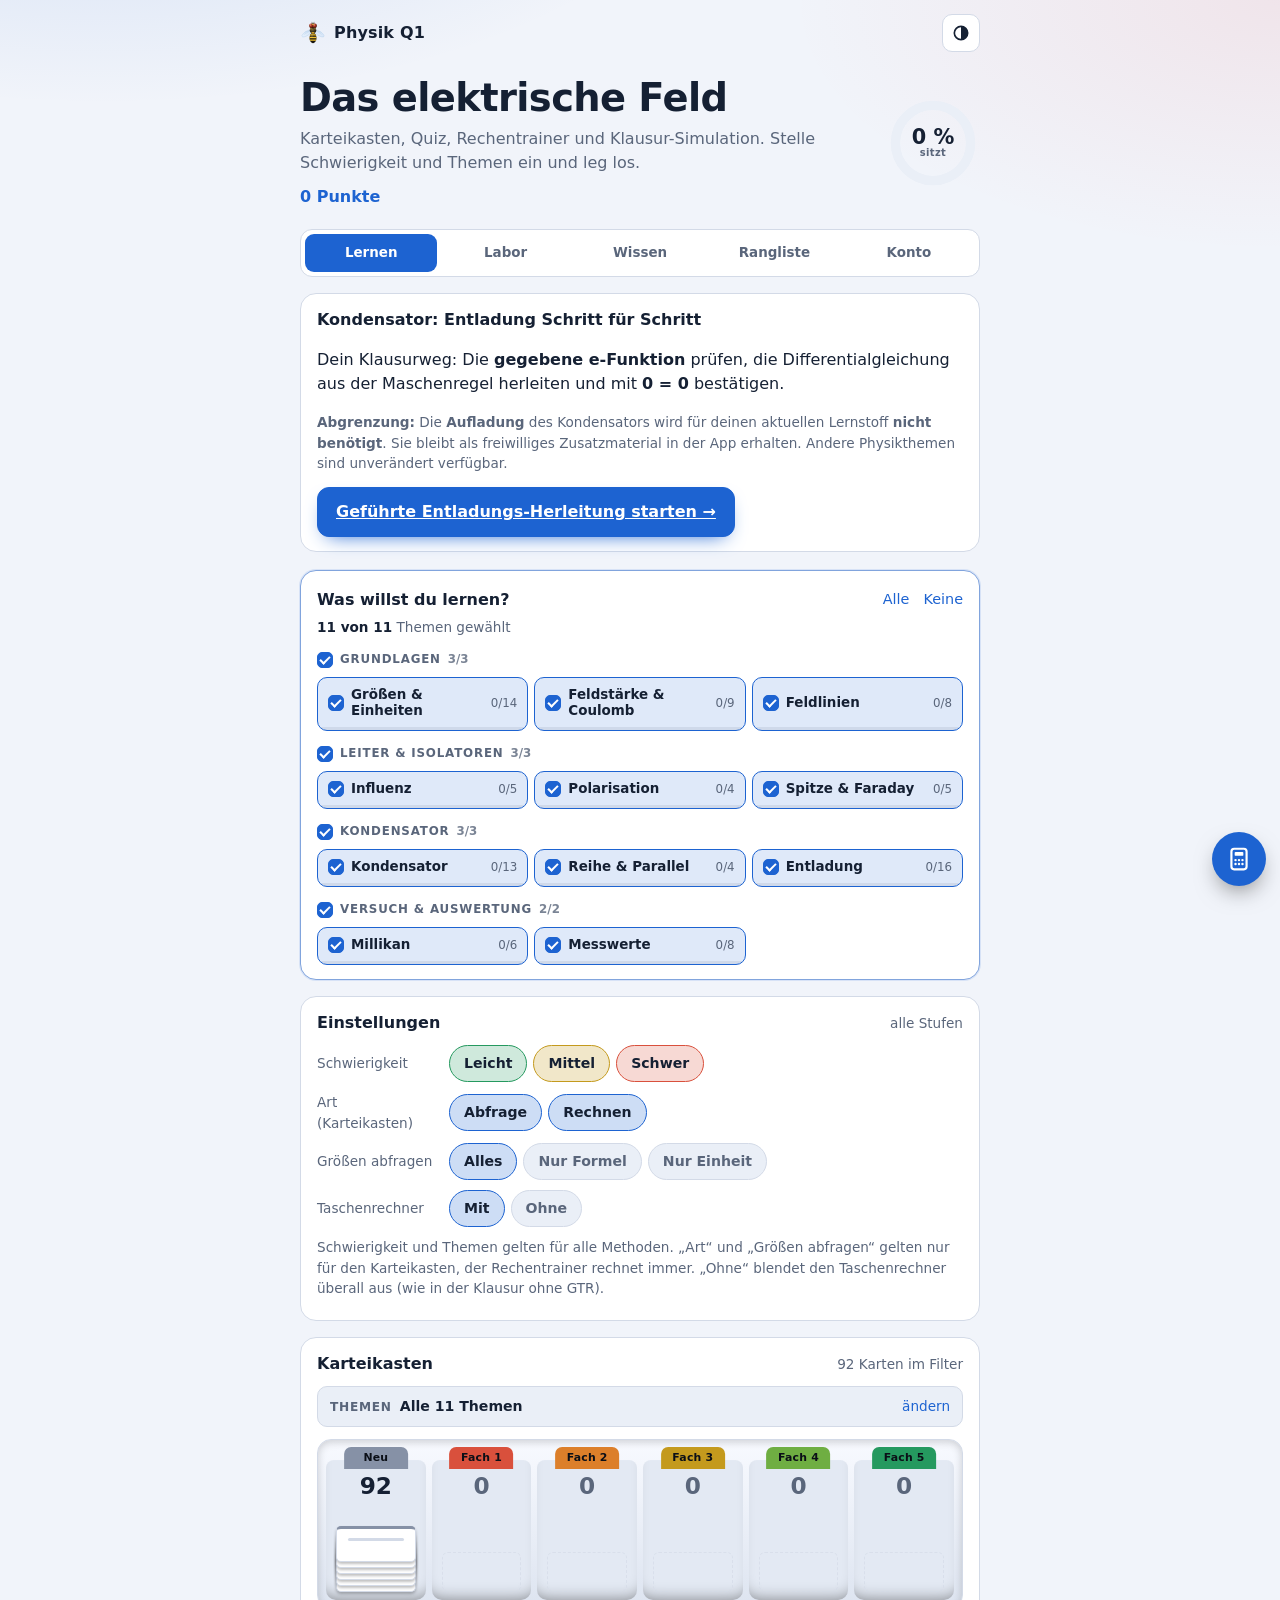
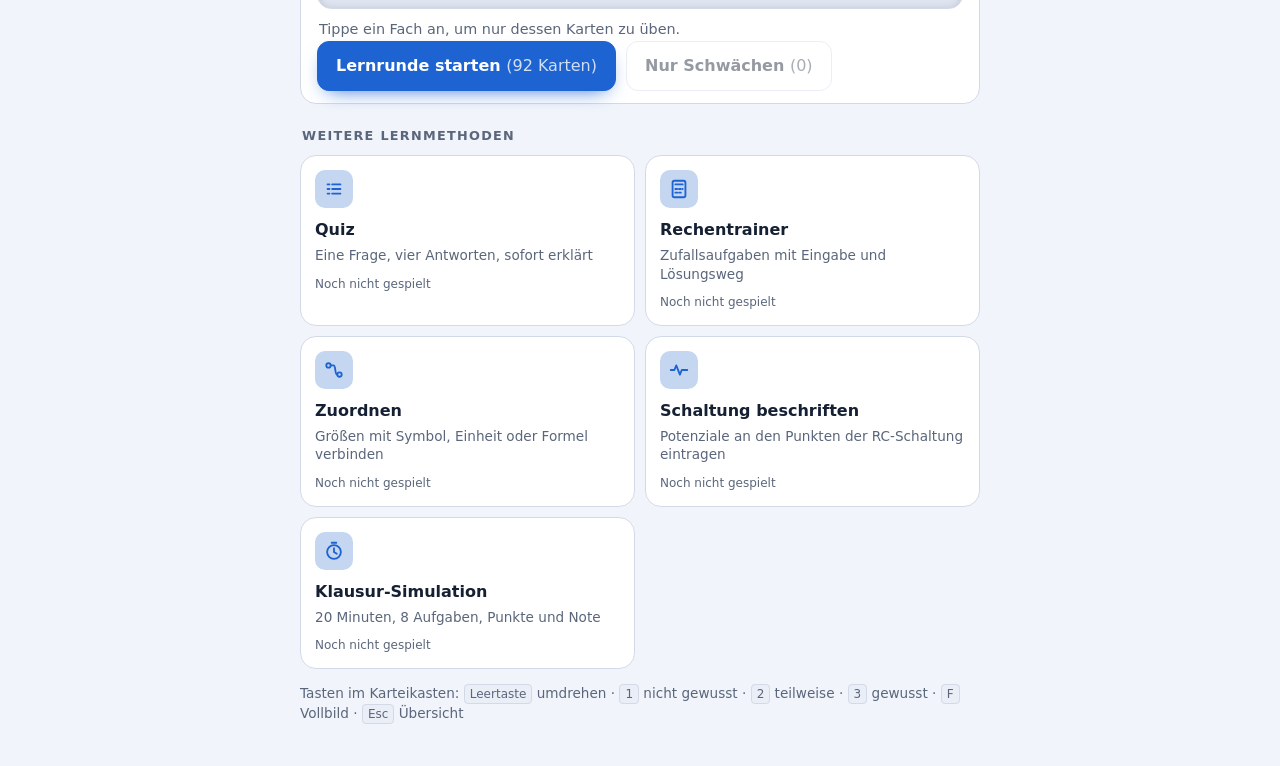
==== commit e58a2f46: "build(lab): include pure RC bee energy model in page and offline cache" ====
--- a/index.html
+++ b/index.html
@@ -502,6 +502,7 @@
   <script src="js/app.js"></script>
   <script src="js/methods.js"></script>
   <script src="js/gfx.js"></script>
+  <script src="js/rc-energy.js"></script>
   <script src="js/sims.js"></script>
   <script src="js/sims2.js"></script>
   <script src="js/sims3.js"></script>
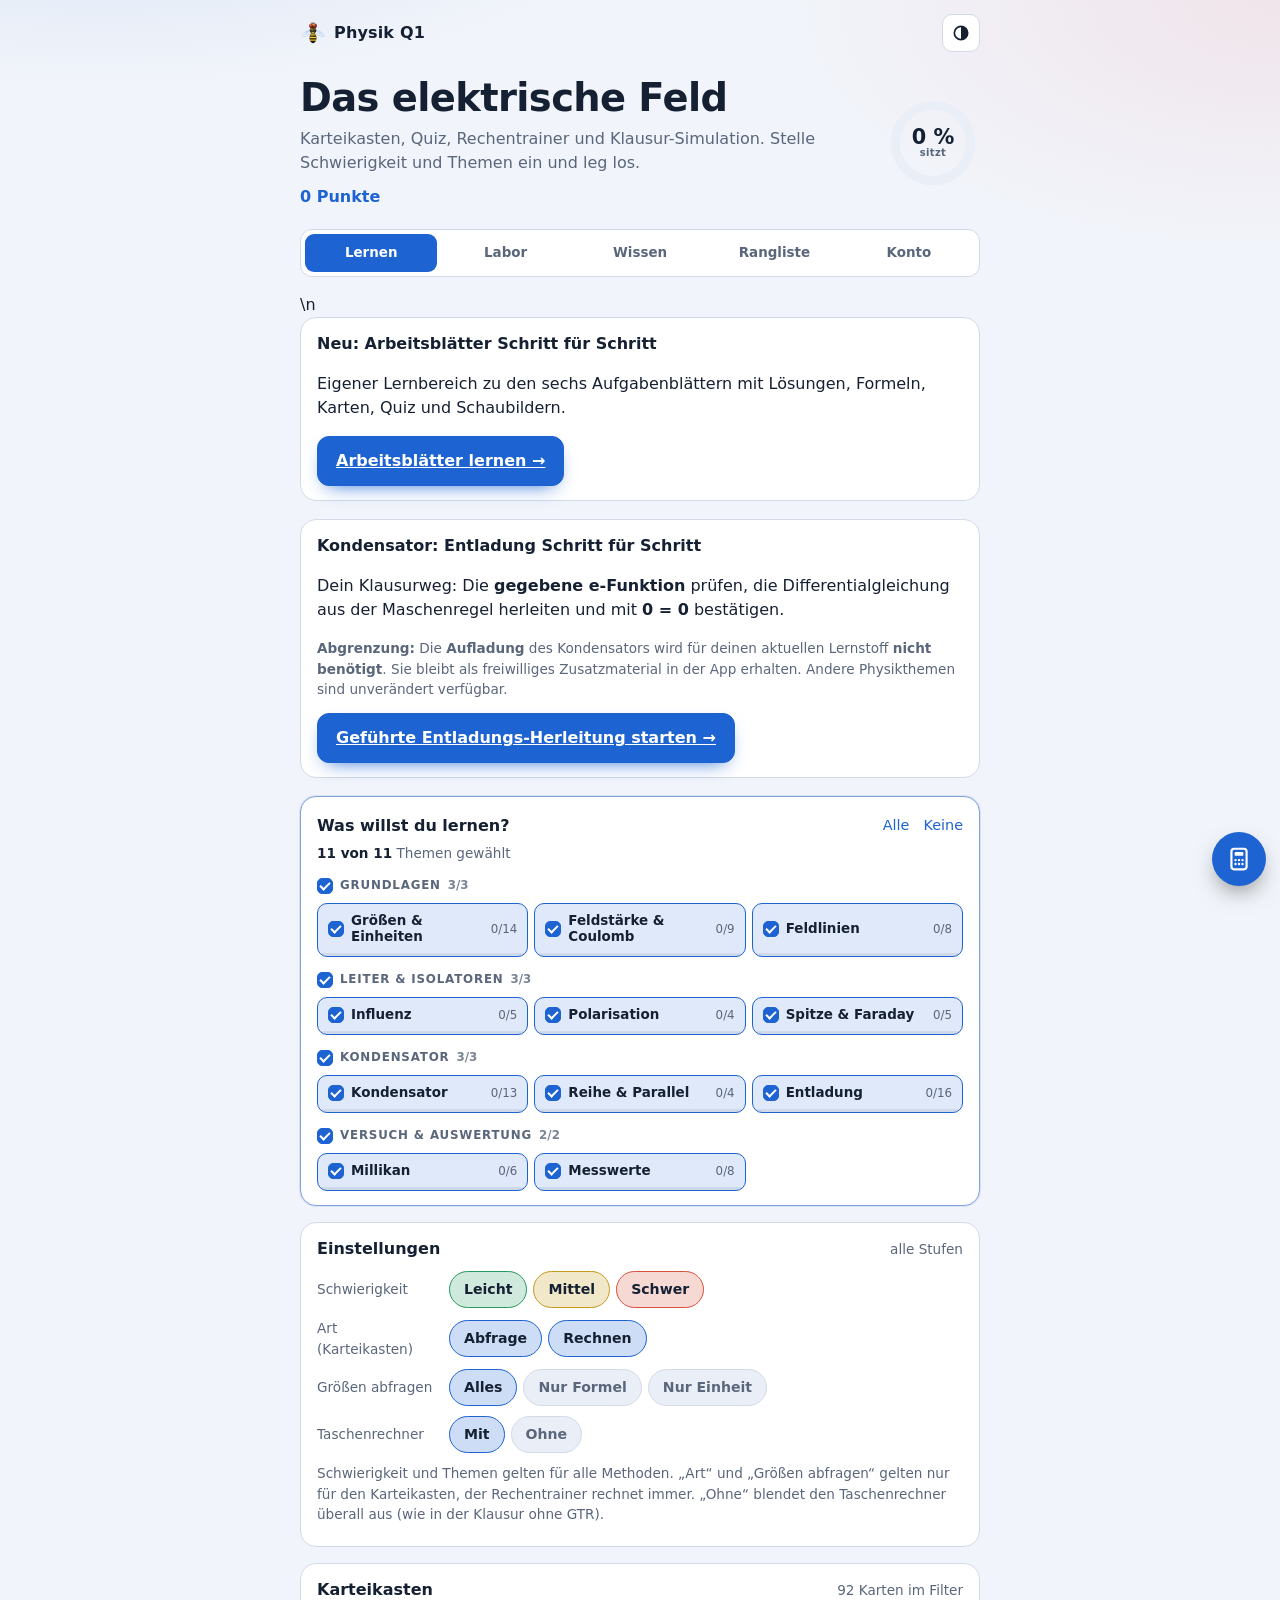
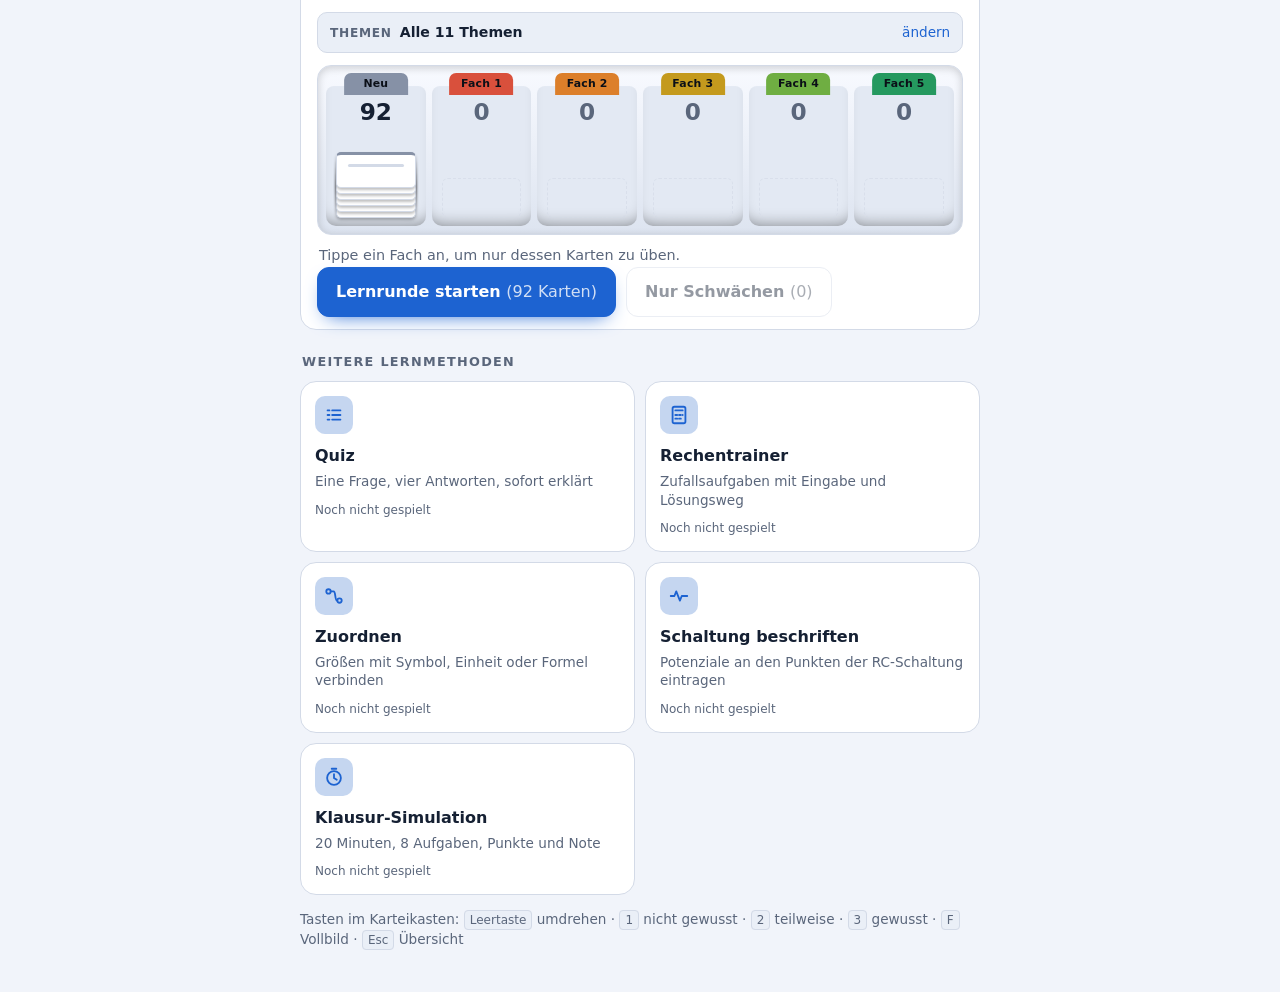
==== commit 029c3b2a: "Link worksheet learning area from Learn tab" ====
--- a/index.html
+++ b/index.html
@@ -115,7 +115,7 @@
       </nav>
 
       <!-- Tab: Lernen -->
-      <div class="tabpane" id="tab-learn">
+      <div class="tabpane" id="tab-learn">\n        <section class="panel" style="margin-bottom:18px"><div class="panel-head"><h2>Neu: Arbeitsblätter Schritt für Schritt</h2></div><p>Eigener Lernbereich zu den sechs Aufgabenblättern mit Lösungen, Formeln, Karten, Quiz und Schaubildern.</p><div class="start-actions"><a class="btn primary" href="arbeitsblaetter.html">Arbeitsblätter lernen →</a></div></section>
         <section class="panel" aria-labelledby="discharge-path-title" style="margin-bottom:18px">
           <div class="panel-head"><h2 id="discharge-path-title">Kondensator: Entladung Schritt für Schritt</h2></div>
           <p>Dein Klausurweg: Die <b>gegebene e-Funktion</b> prüfen, die Differentialgleichung aus der Maschenregel herleiten und mit <b>0 = 0</b> bestätigen.</p>
@@ -503,6 +503,7 @@
   <script src="js/methods.js"></script>
   <script src="js/gfx.js"></script>
   <script src="js/rc-energy.js"></script>
+  <script src="js/rc-flow.js"></script>
   <script src="js/sims.js"></script>
   <script src="js/sims2.js"></script>
   <script src="js/sims3.js"></script>
--- a/css/style.css
+++ b/css/style.css
@@ -704,3 +704,97 @@
 @keyframes her-shake { 0%, 100% { transform: none; } 25% { transform: translateX(-6px); } 75% { transform: translateX(6px); } }
 @media (prefers-reduced-motion: reduce) { .her-pick.shake { animation: none; } }
 .sim-link { margin: 12px 0 0; }
+
+
+/* RC-Labor: gut lesbare vergrößerte Bienen-Eimer auch auf kleinen Bildschirmen */
+.rc-energy-guide { border: 1px solid var(--border); border-radius: 14px; padding: 12px 16px;
+  background: color-mix(in srgb, var(--surface-2) 85%, var(--accent) 15%); }
+.rc-energy-guide[hidden] { display: none !important; }
+.rc-energy-head { display: flex; justify-content: space-between; align-items: baseline; flex-wrap: wrap; gap: 5px 12px; margin-bottom: 12px; }
+.rc-energy-head strong { font-size: .96rem; }
+.rc-energy-mode { font-size: .78rem; font-weight: 700; color: var(--accent); }
+.rc-energy-comparison { display: grid; grid-template-columns: repeat(2, minmax(0,1fr)); gap: 12px; }
+.rc-energy-item { display: grid; grid-template-rows: 2.5em 66px auto; align-items: center;
+  justify-items: center; gap: 5px; padding: 10px; border: 1px solid var(--border);
+  border-radius: 12px; background: var(--surface); text-align: center; }
+.rc-energy-label { font-size: .8rem; line-height: 1.25; font-weight: 600; }
+.rc-energy-vessel { position: relative; height: 64px; width: 54px; overflow: hidden;
+  background: #17334a; border: 3px solid #cbeef5; border-top: 4px solid #ecfbff;
+  border-radius: 4px 4px 11px 11px; transform: perspective(80px) rotateX(2deg); }
+.rc-energy-vessel::after { content: ""; position: absolute; inset: 6px 4px auto; height: 2px;
+  background: rgba(255,255,255,.30); pointer-events: none; }
+.rc-energy-liquid { position: absolute; inset: auto 0 0; height: 0;
+  background: linear-gradient(180deg,#b9ffea 0%,#17dfbc 25%,#07a994 100%);
+  transition: height .12s linear; }
+.rc-energy-value { color: var(--fg); font-size: .9rem; font-variant-numeric: tabular-nums; }
+.rc-energy-explain { color: var(--fg-dim); font-size: .82rem; line-height: 1.45; margin: 10px 0 0; }
+@media (max-width: 400px) { .rc-energy-guide { padding: 10px; }
+  .rc-energy-item { padding: 6px; grid-template-rows: 2.5em 60px auto; }
+  .rc-energy-vessel { width: 45px; height: 58px; } }
+@media (prefers-reduced-motion: reduce) { .rc-energy-liquid { transition: none; } }
+
+
+/* RC: ein durchgängiges Bienenmodell – Eimer (pro Ladung) und Wabe (Gesamtenergie).
+   Die Waben sind ausdrücklich ein Symbol für Feldenergie, nicht für
+   physische Elektronen im isolierenden Plattenzwischenraum. */
+.rc-capacitor-storage {
+  margin: 12px 0; padding: 15px 16px; border-radius: 15px;
+  border: 1px solid var(--border); background: var(--surface-2);
+  color: var(--fg); min-width: 0;
+}
+.rc-capacitor-storage.rc-store-bee {
+  border-color: color-mix(in srgb, #dca53a 52%, var(--border));
+  background: linear-gradient(115deg, color-mix(in srgb,#dca53a 13%,var(--surface)),var(--surface-2));
+}
+.rc-store-header { display: flex; align-items: start; justify-content: space-between; gap: 12px; }
+.rc-store-header > div { display: grid; gap: 1px; min-width: 0; }
+.rc-store-title { font-size: .98rem; line-height: 1.35; }
+.rc-store-subtitle { color: var(--fg-dim); font-size: .76rem; }
+.rc-store-state {
+  flex: none; font-size: .72rem; letter-spacing: .01em; font-weight: 800;
+  padding: 4px 9px; border-radius: 99px;
+  background: color-mix(in srgb, var(--accent) 15%, var(--surface));
+  color: var(--fg); border: 1px solid var(--border);
+}
+.rc-store-body { display: grid; grid-template-columns: 170px minmax(0,1fr); align-items: center; gap: 18px; margin-top: 12px; }
+.rc-store-honeycomb {
+  display: none; grid-template-columns: repeat(6,22px); grid-template-rows: repeat(2,25px);
+  align-items: center; justify-content: center; gap: 3px;
+  padding: 8px; border: 1px solid color-mix(in srgb, #c5a45d 40%, var(--border));
+  background: color-mix(in srgb, #6f5125 13%, var(--surface));
+  border-radius: 12px; min-width: 0;
+}
+.rc-store-bee .rc-store-honeycomb { display: grid; }
+/* In Punkt-/Männchenansicht ist die Wabe ausgeblendet: die Textanzeige
+   muss dann die gesamte Kartenbreite einnehmen statt nur 170 px. */
+.rc-capacitor-storage:not(.rc-store-bee) .rc-store-body { grid-template-columns: minmax(0, 1fr); }
+.rc-store-cell {
+  --honey: 0; width: 22px; height: 24px; position: relative;
+  clip-path: polygon(50% 0, 95% 25%, 95% 75%, 50% 100%, 5% 75%, 5% 25%);
+  background: #7c5d31;
+}
+.rc-store-cell::before {
+  content: ""; position: absolute; inset: 2px;
+  clip-path: inherit; background: linear-gradient(135deg, #ffe5a0 5%, #e9a337 65%, #b87320);
+  opacity: var(--honey); transition: opacity .14s linear;
+}
+.rc-store-bee .rc-store-cell:nth-child(even) { transform: translateY(3px); }
+.rc-store-info { display: grid; min-width: 0; gap: 5px; }
+.rc-store-value { font-size: clamp(1.27rem, 2.5vw, 1.62rem); letter-spacing: -.03em; font-variant-numeric: tabular-nums; }
+.rc-store-bee .rc-store-value { color: color-mix(in srgb, #e8a53d 80%, var(--fg)); }
+.rc-store-meter { overflow: hidden; height: 13px; border-radius: 99px; border: 1px solid var(--border); background: var(--surface); }
+.rc-store-fill { display: block; width: 0; height: 100%; border-radius: inherit;
+  background: linear-gradient(90deg, var(--accent), var(--ok)); transition: width .14s linear; }
+.rc-store-bee .rc-store-fill { background: linear-gradient(90deg, #bf761f, #f3bb50 60%, #ffe29a); }
+.rc-store-percent, .rc-store-quantities { font-size: .82rem; line-height: 1.35; color: var(--fg-dim); font-variant-numeric: tabular-nums; }
+.rc-store-explain { margin: 12px 0 0; padding-top: 10px; border-top: 1px solid var(--border);
+  color: var(--fg-dim); font-size: .84rem; line-height: 1.5; }
+@media (max-width: 560px) {
+  .rc-capacitor-storage { padding: 12px; }
+  .rc-store-body { grid-template-columns: minmax(0,1fr); gap: 10px; }
+  .rc-store-honeycomb { width: max-content; max-width: 100%; }
+  .rc-store-header { flex-wrap: wrap; }
+}
+@media (prefers-reduced-motion: reduce) {
+  .rc-store-cell::before, .rc-store-fill { transition: none; }
+}
